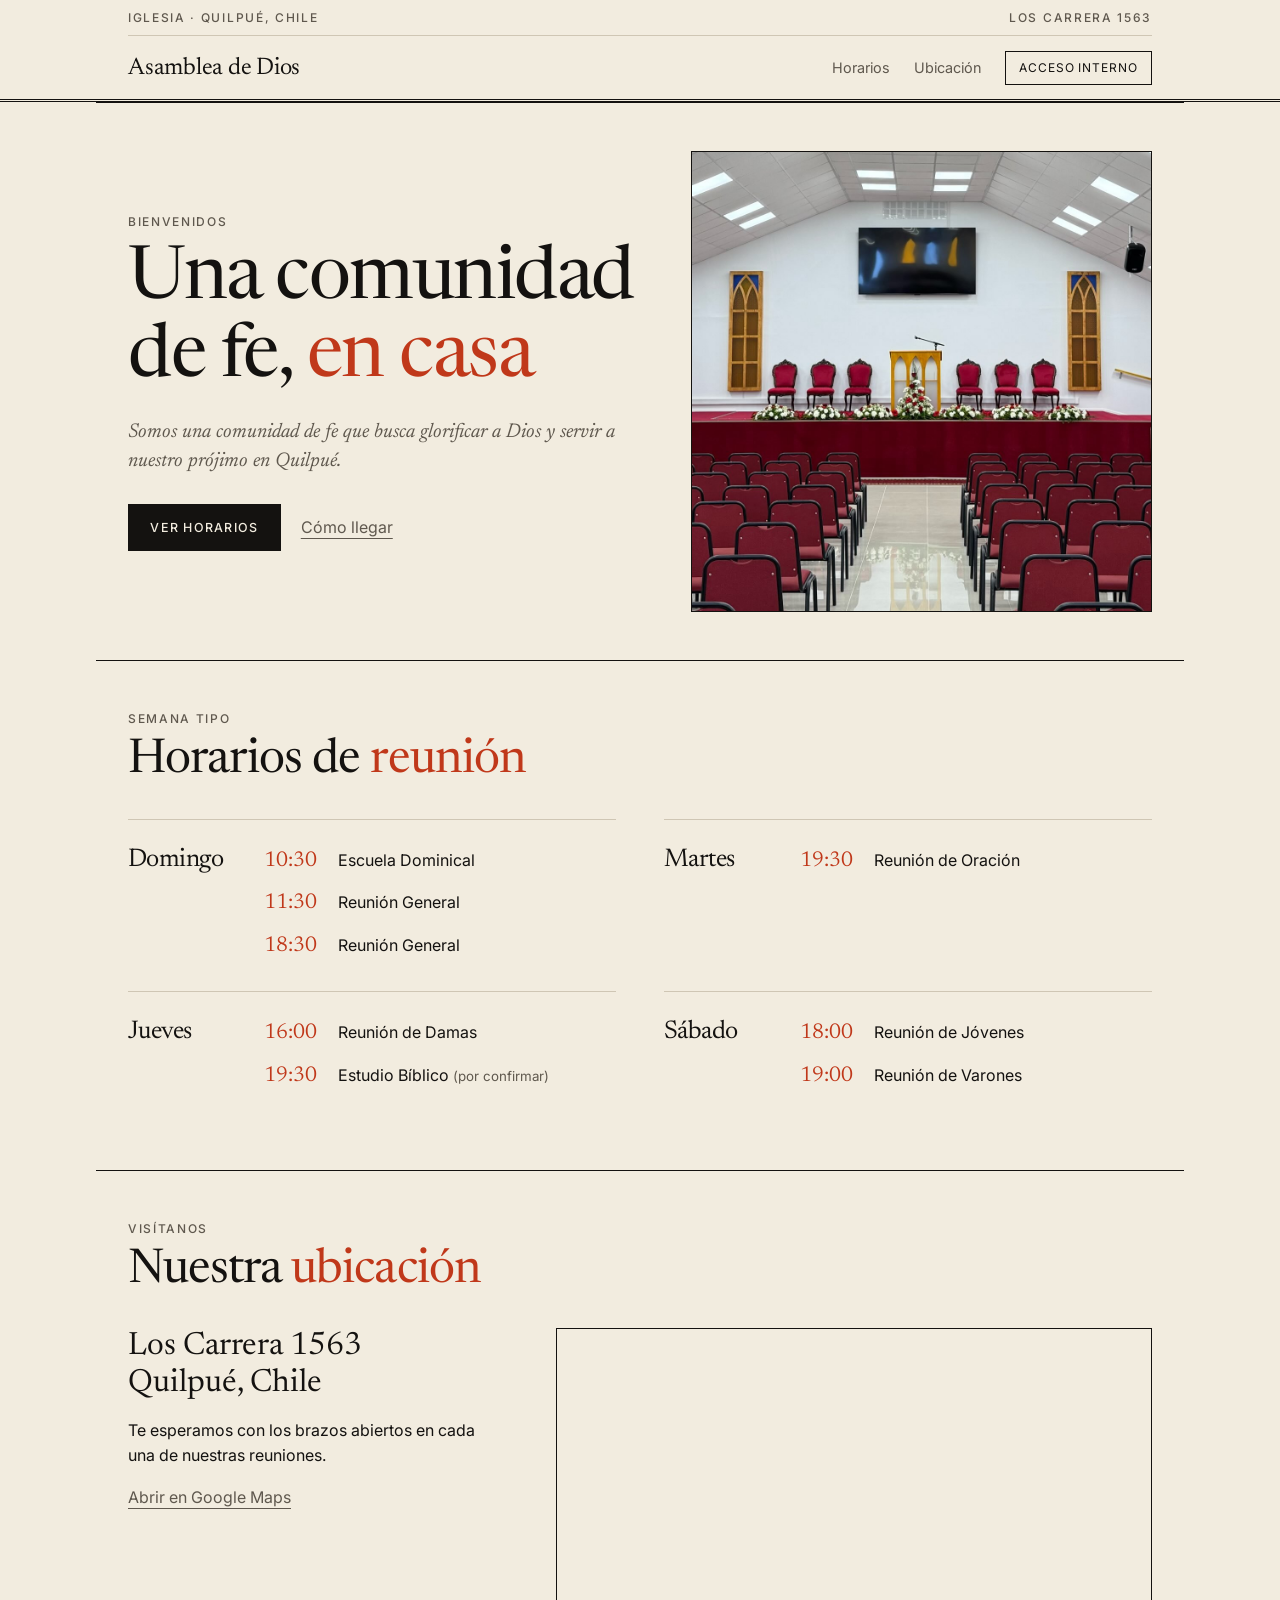
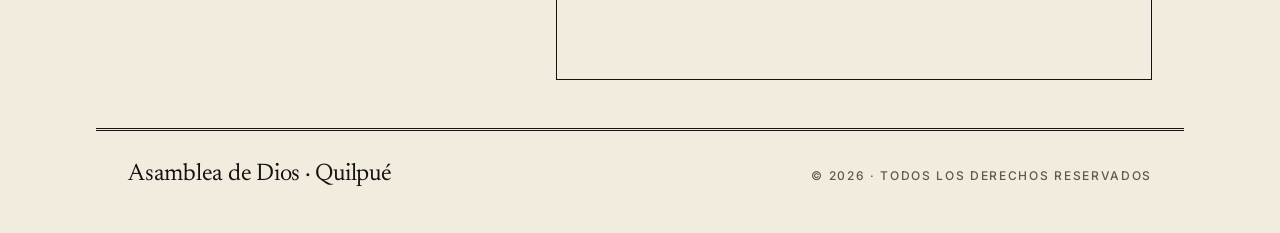
==== index.html @ 4454315b "Página pública de Asamblea de Dios Quilpué (horarios y ubicación) Acceso interno apunta temporalment" ====
<!DOCTYPE html>
<html lang="es">
<head>
  <meta charset="UTF-8">
  <meta name="viewport" content="width=device-width, initial-scale=1.0">
  <title>Asamblea de Dios Quilpué · Horarios y ubicación</title>
  <meta name="description" content="Iglesia Asamblea de Dios en Quilpué, Chile. Horarios de reuniones y cómo llegar: Los Carrera 1563.">
  <meta name="color-scheme" content="light dark">
  <meta property="og:title" content="Asamblea de Dios Quilpué">
  <meta property="og:description" content="Horarios de reuniones y ubicación. Los Carrera 1563, Quilpué.">
  <meta property="og:type" content="website">
  <meta property="og:image" content="templo.jpg">
  <link rel="icon" href="data:image/svg+xml,%3Csvg xmlns='http://www.w3.org/2000/svg' viewBox='0 0 32 32'%3E%3Crect width='32' height='32' fill='%23d63f1c'/%3E%3Cpath d='M14 5h4v7h7v4h-7v11h-4V16H7v-4h7z' fill='%23f2ecdf'/%3E%3C/svg%3E">
  <link rel="preconnect" href="https://fonts.googleapis.com">
  <link rel="preconnect" href="https://fonts.gstatic.com" crossorigin>
  <link href="https://fonts.googleapis.com/css2?family=Inter:wght@400;500;600&family=Newsreader:ital,opsz,wght@0,6..72,400;0,6..72,500;1,6..72,400&display=swap" rel="stylesheet">
  <link rel="stylesheet" href="styles.css">
</head>
<body>

  <header class="masthead">
    <div class="wrap">
      <div class="masthead-top">
        <span class="eyebrow">Iglesia · Quilpué, Chile</span>
        <span class="eyebrow">Los Carrera 1563</span>
      </div>
      <div class="masthead-bar">
        <a class="brand" href="#inicio">Asamblea de Dios</a>
        <nav aria-label="Principal">
          <a href="#horarios">Horarios</a>
          <a href="#ubicacion">Ubicación</a>
          <a class="internal" href="https://adquilpue.jetro.cl">Acceso interno</a>
        </nav>
      </div>
    </div>
  </header>

  <main>
    <section id="inicio" class="hero wrap">
      <div class="hero-text">
        <p class="eyebrow">Bienvenidos</p>
        <h1>Una comunidad de fe, <em>en casa</em></h1>
        <p class="lede">Somos una comunidad de fe que busca glorificar a Dios y servir a nuestro prójimo en Quilpué.</p>
        <p class="hero-links">
          <a class="btn" href="#horarios">Ver horarios</a>
          <a class="link" href="#ubicacion">Cómo llegar</a>
        </p>
      </div>
      <figure class="hero-photo">
        <img src="templo.jpg" width="1080" height="1080" alt="Interior del templo: escenario con sillas rojas y flores blancas, y filas de asientos frente al púlpito">
      </figure>
    </section>

    <section id="horarios" class="wrap">
      <header class="section-head">
        <p class="eyebrow">Semana tipo</p>
        <h2>Horarios de <em>reunión</em></h2>
      </header>

      <div class="schedule">
        <article class="day">
          <h3>Domingo</h3>
          <ul>
            <li><span class="time">10:30</span><span>Escuela Dominical</span></li>
            <li><span class="time">11:30</span><span>Reunión General</span></li>
            <li><span class="time">18:30</span><span>Reunión General</span></li>
          </ul>
        </article>
        <article class="day">
          <h3>Martes</h3>
          <ul>
            <li><span class="time">19:30</span><span>Reunión de Oración</span></li>
          </ul>
        </article>
        <article class="day">
          <h3>Jueves</h3>
          <ul>
            <li><span class="time">16:00</span><span>Reunión de Damas</span></li>
            <li><span class="time">19:30</span><span>Estudio Bíblico <small>(por confirmar)</small></span></li>
          </ul>
        </article>
        <article class="day">
          <h3>Sábado</h3>
          <ul>
            <li><span class="time">18:00</span><span>Reunión de Jóvenes</span></li>
            <li><span class="time">19:00</span><span>Reunión de Varones</span></li>
          </ul>
        </article>
      </div>
    </section>

    <section id="ubicacion" class="wrap">
      <header class="section-head">
        <p class="eyebrow">Visítanos</p>
        <h2>Nuestra <em>ubicación</em></h2>
      </header>

      <div class="location">
        <div class="location-info">
          <p class="address">Los Carrera 1563<br>Quilpué, Chile</p>
          <p>Te esperamos con los brazos abiertos en cada una de nuestras reuniones.</p>
          <p><a class="link" href="https://www.google.com/maps/search/?api=1&amp;query=Los+Carrera+1563+Quilpu%C3%A9+Chile" target="_blank" rel="noopener">Abrir en Google Maps</a></p>
        </div>
        <div class="map">
          <iframe title="Mapa: Los Carrera 1563, Quilpué" src="https://www.google.com/maps?q=Los+Carrera+1563,+Quilpu%C3%A9,+Chile&amp;output=embed" loading="lazy" referrerpolicy="no-referrer-when-downgrade" allowfullscreen></iframe>
        </div>
      </div>
    </section>
  </main>

  <footer class="wrap">
    <div class="footer-inner">
      <span class="brand">Asamblea de Dios · Quilpué</span>
      <span class="eyebrow">&copy; 2026 · Todos los derechos reservados</span>
    </div>
  </footer>

</body>
</html>
---- styles.css ----
/* Diseño editorial «Programa de culto», el mismo del sistema interno.
   Papel cálido, tinta, líneas finas y un solo acento (bermellón). Claro y oscuro automático. */
:root {
  --paper: #f2ecdf;
  --ink: #141210;
  --soft: #5f584e;
  --hair: #cfc6b4;
  --hot: #c0381a;
  --on-ink: #f2ecdf;
  --serif: 'Newsreader', Georgia, serif;
  --sans: 'Inter', system-ui, -apple-system, sans-serif;
  color-scheme: light;
}

@media (prefers-color-scheme: dark) {
  :root {
    --paper: #141210;
    --ink: #eee7d8;
    --soft: #9c9485;
    --hair: #332f29;
    --hot: #ff6a45;
    --on-ink: #141210;
    color-scheme: dark;
  }
}

* { box-sizing: border-box; margin: 0; padding: 0; }
html { scroll-behavior: smooth; scroll-padding-top: 5rem; }

body {
  font-family: var(--sans);
  background: var(--paper);
  color: var(--ink);
  line-height: 1.6;
  -webkit-font-smoothing: antialiased;
}

::selection { background: color-mix(in srgb, var(--hot) 30%, transparent); }
:focus-visible { outline: 2px solid var(--hot); outline-offset: 3px; }

.wrap { width: 100%; max-width: 68rem; margin: 0 auto; padding-left: 1rem; padding-right: 1rem; }
@media (min-width: 700px) { .wrap { padding-left: 2rem; padding-right: 2rem; } }

h1, h2, h3 { font-family: var(--serif); font-weight: 400; letter-spacing: -0.02em; line-height: 1.05; }
em { font-style: normal; color: var(--hot); }
a { color: inherit; }

.eyebrow {
  font-size: 0.75rem; font-weight: 500; text-transform: uppercase;
  letter-spacing: 0.14em; color: var(--soft);
}
.lede { font-family: var(--serif); font-style: italic; font-size: 1.25rem; color: var(--soft); line-height: 1.45; }

/* Cabecera */
.masthead {
  position: sticky; top: 0; z-index: 10;
  background: var(--paper);
  border-bottom: 3px double var(--ink);
}
.masthead-top { display: none; justify-content: space-between; padding: 0.5rem 0; border-bottom: 1px solid var(--hair); }
@media (min-width: 700px) { .masthead-top { display: flex; } }
.masthead-bar { display: flex; flex-wrap: wrap; justify-content: space-between; align-items: center; gap: 0.5rem 1.5rem; padding: 0.75rem 0; }
.brand { font-family: var(--serif); font-size: 1.5rem; text-decoration: none; letter-spacing: -0.01em; }
nav { display: flex; flex-wrap: wrap; align-items: center; gap: 0.25rem 1.5rem; font-size: 0.9rem; }
nav a { text-decoration: none; color: var(--soft); padding: 0.5rem 0; }
nav a:hover { color: var(--ink); text-decoration: underline; text-decoration-color: var(--hot); text-decoration-thickness: 2px; text-underline-offset: 6px; }
nav a.internal { color: var(--ink); border: 1px solid var(--ink); padding: 0.4rem 0.8rem; font-size: 0.75rem; text-transform: uppercase; letter-spacing: 0.08em; }
nav a.internal:hover { background: var(--ink); color: var(--on-ink); text-decoration: none; }

/* Portada */
.hero { display: grid; gap: 2rem; padding-top: 2.5rem; padding-bottom: 3rem; align-items: center; }
@media (min-width: 860px) { .hero { grid-template-columns: 1.1fr 1fr; gap: 3.5rem; padding-top: 4rem; padding-bottom: 5rem; } }
.hero h1 { font-size: clamp(2.6rem, 7vw, 4.6rem); margin: 0.75rem 0 1.25rem; }
.hero-links { display: flex; flex-wrap: wrap; align-items: center; gap: 1.25rem; margin-top: 1.75rem; }
.hero-photo { border: 1px solid var(--ink); }
.hero-photo img { display: block; width: 100%; height: auto; aspect-ratio: 1; object-fit: cover; }

.btn {
  display: inline-block; text-decoration: none; background: var(--ink); color: var(--on-ink);
  padding: 0.85rem 1.4rem; font-size: 0.78rem; font-weight: 500; text-transform: uppercase; letter-spacing: 0.1em;
}
.btn:hover { opacity: 0.85; }
.link { color: var(--soft); text-decoration: underline; text-underline-offset: 5px; }
.link:hover { color: var(--ink); }

/* Secciones */
section.wrap { padding-top: 3rem; padding-bottom: 3rem; border-top: 1px solid var(--ink); }
.section-head { margin-bottom: 2rem; }
.section-head h2 { font-size: clamp(2rem, 5vw, 3rem); margin-top: 0.5rem; }

/* Horarios: lista tipo programa, sin tarjetas */
.schedule { display: grid; gap: 0; }
@media (min-width: 760px) { .schedule { grid-template-columns: 1fr 1fr; column-gap: 3rem; } }
.day { border-top: 1px solid var(--hair); padding: 1.25rem 0 1.5rem; display: grid; grid-template-columns: 7.5rem 1fr; gap: 1rem; align-items: baseline; }
.day h3 { font-size: 1.6rem; }
.day ul { list-style: none; }
.day li { display: flex; gap: 1rem; align-items: baseline; padding: 0.25rem 0; }
.time { font-family: var(--serif); font-size: 1.35rem; color: var(--hot); min-width: 3.6rem; font-variant-numeric: lining-nums tabular-nums; }
.day small { color: var(--soft); }
@media (max-width: 420px) { .day { grid-template-columns: 1fr; gap: 0.25rem; } }

/* Ubicación */
.location { display: grid; gap: 2rem; align-items: start; }
@media (min-width: 860px) { .location { grid-template-columns: 1fr 1.6fr; gap: 3.5rem; } }
.address { font-family: var(--serif); font-size: 2rem; line-height: 1.15; margin-bottom: 1rem; }
.location-info p { margin-bottom: 1rem; }
.map { border: 1px solid var(--ink); height: 22rem; }
.map iframe { width: 100%; height: 100%; border: 0; display: block; }
@media (prefers-color-scheme: dark) { .map iframe { filter: invert(0.92) hue-rotate(180deg) grayscale(0.4); } }

/* Pie */
footer.wrap { border-top: 3px double var(--ink); padding-top: 1.5rem; padding-bottom: 2.5rem; }
.footer-inner { display: flex; flex-wrap: wrap; justify-content: space-between; gap: 0.5rem 1.5rem; align-items: baseline; }

@media (prefers-reduced-motion: reduce) { html { scroll-behavior: auto; } }
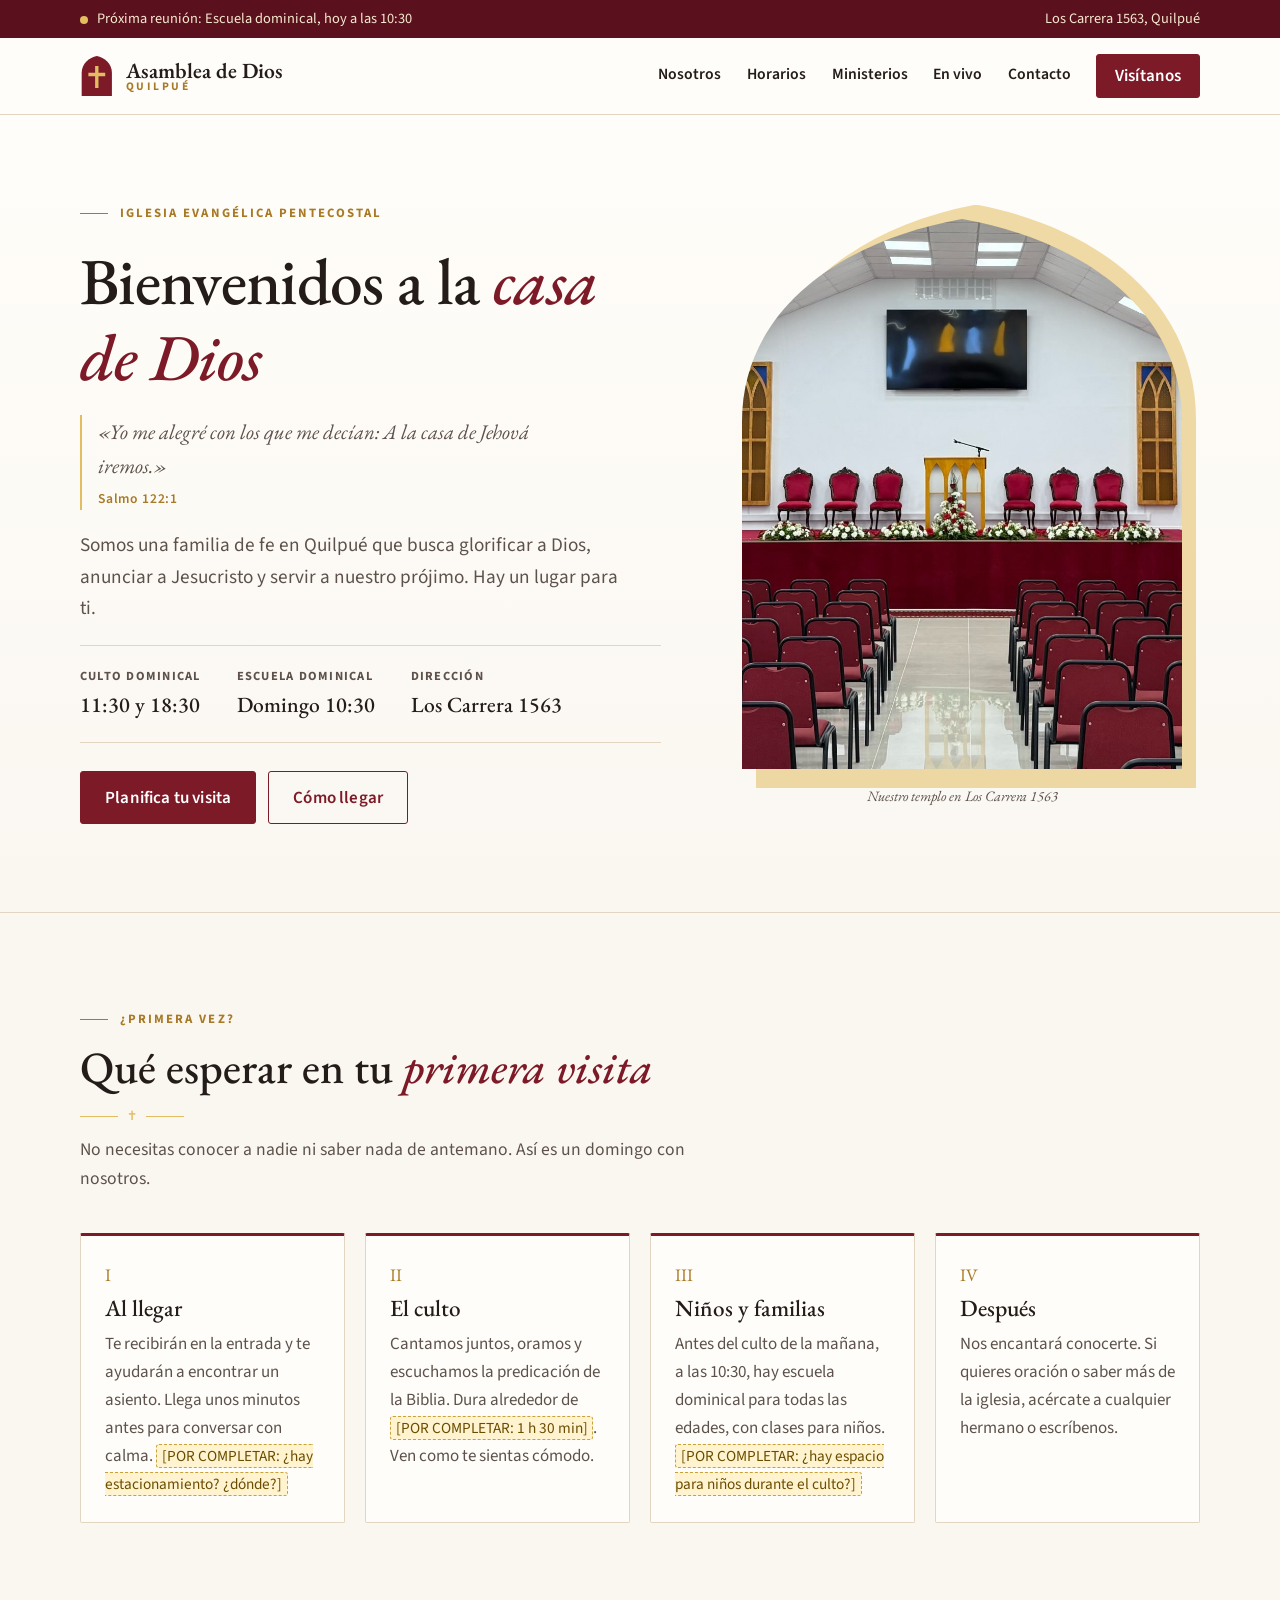
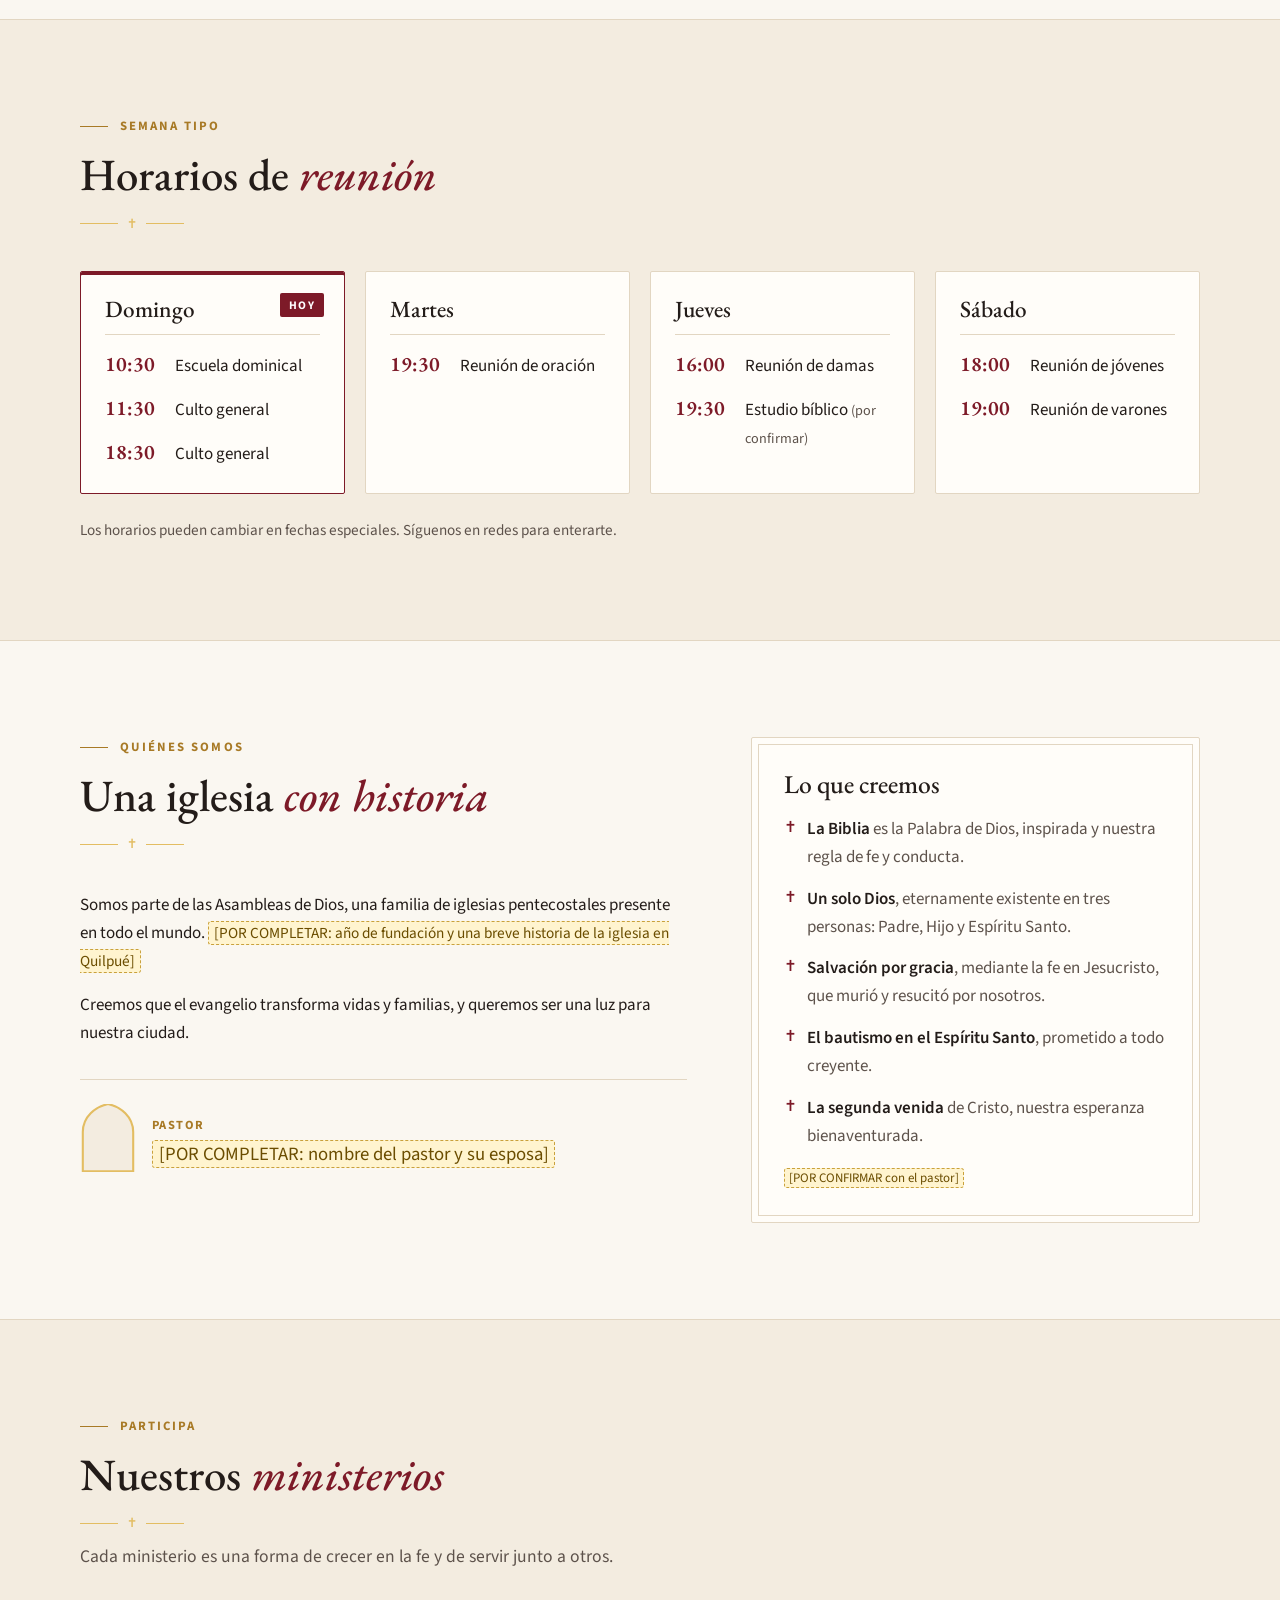
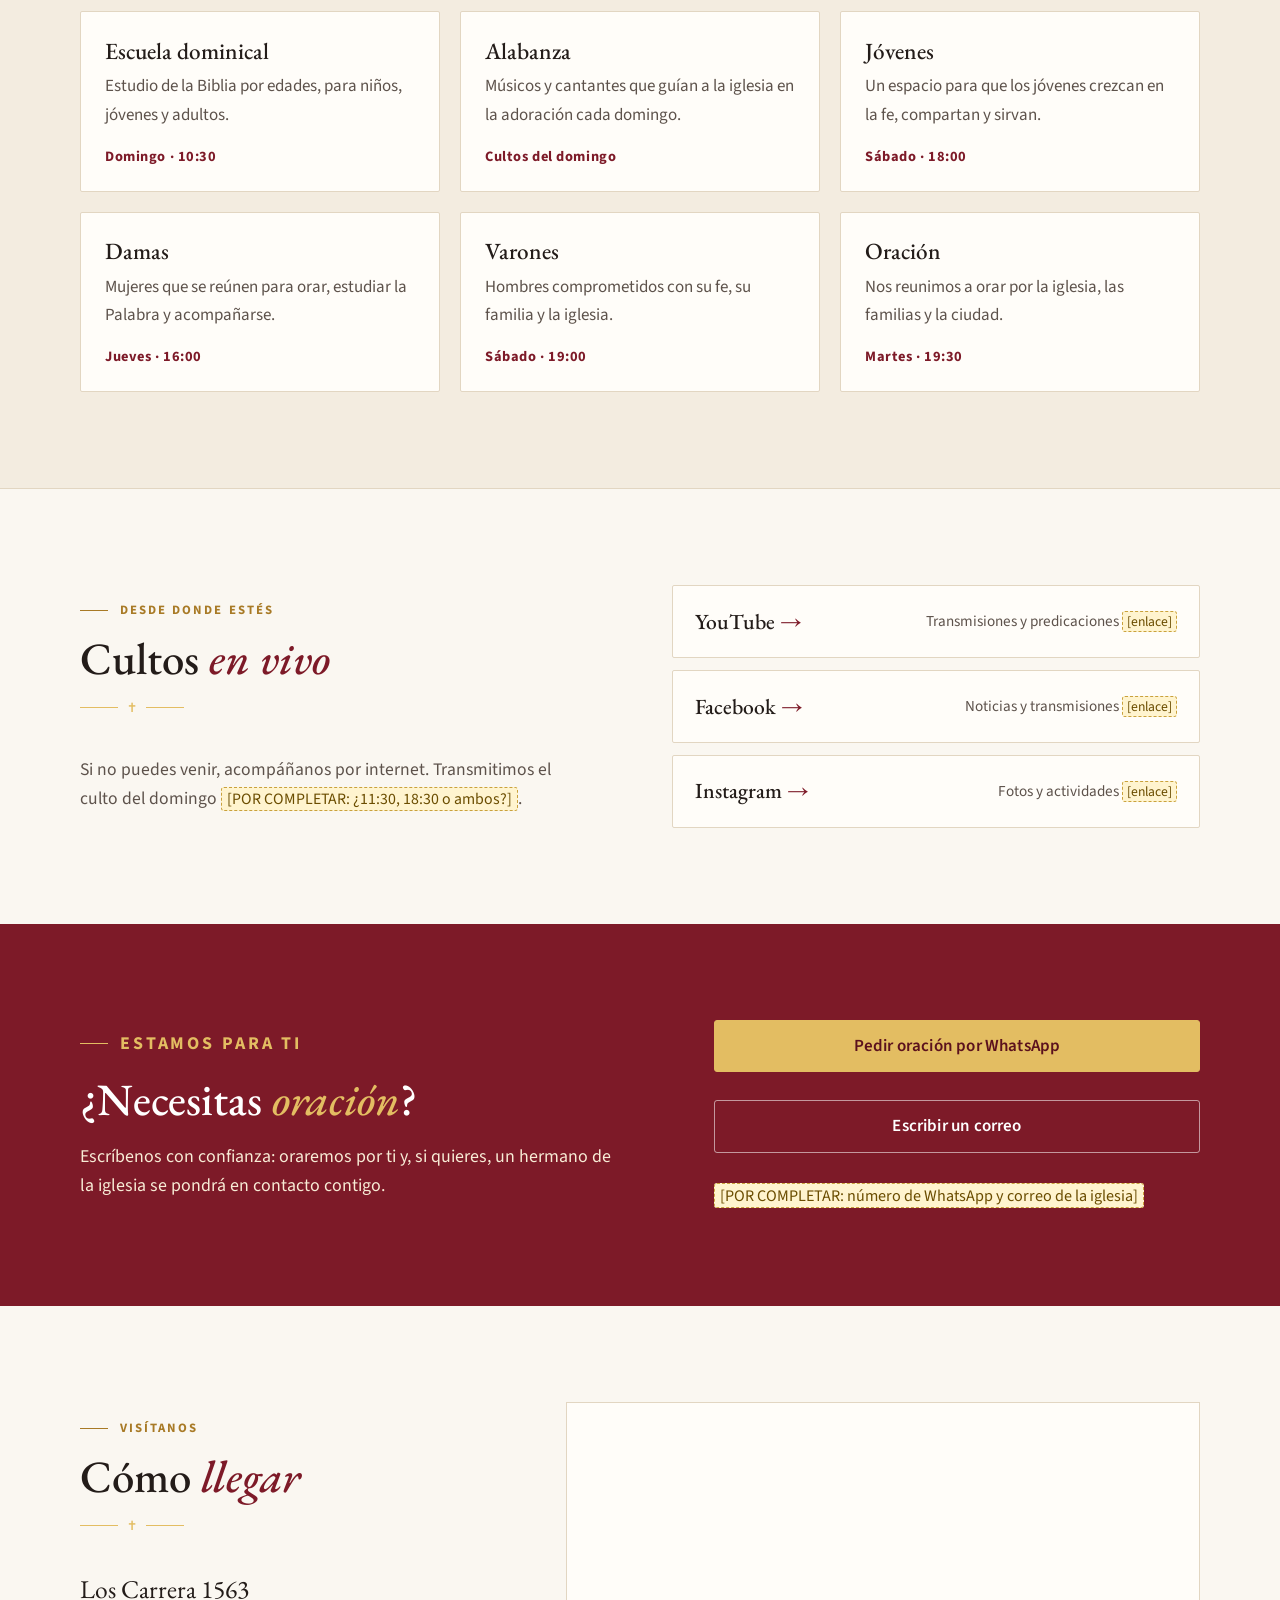
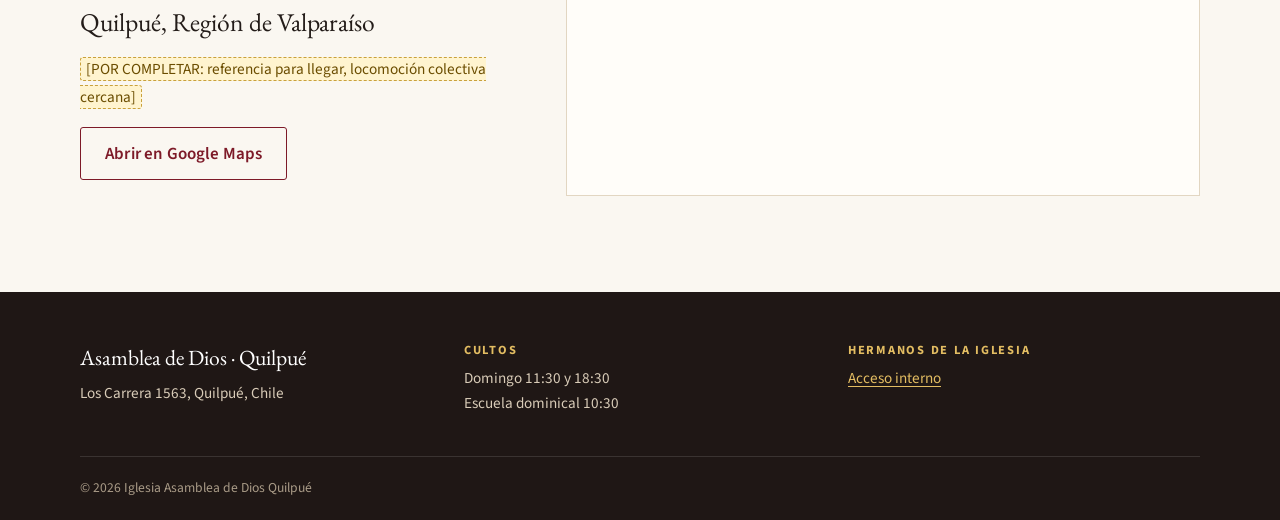
==== commit c467113a: "Nuevo diseño tradicional (rama dev): paleta del templo, primera visita, nosotros, ministerios, en vi" ====
--- a/index.html
+++ b/index.html
@@ -3,103 +3,289 @@
 <head>
   <meta charset="UTF-8">
   <meta name="viewport" content="width=device-width, initial-scale=1.0">
-  <title>Asamblea de Dios Quilpué · Horarios y ubicación</title>
-  <meta name="description" content="Iglesia Asamblea de Dios en Quilpué, Chile. Horarios de reuniones y cómo llegar: Los Carrera 1563.">
-  <meta name="color-scheme" content="light dark">
+  <title>Asamblea de Dios Quilpué · Bienvenidos</title>
+  <meta name="description" content="Iglesia Asamblea de Dios en Quilpué, Chile. Reuniones los domingos 11:30 y 18:30 en Los Carrera 1563. Horarios, ministerios, transmisiones y contacto.">
+  <meta name="color-scheme" content="light">
+  <meta name="theme-color" content="#7d1a28">
   <meta property="og:title" content="Asamblea de Dios Quilpué">
-  <meta property="og:description" content="Horarios de reuniones y ubicación. Los Carrera 1563, Quilpué.">
+  <meta property="og:description" content="Te esperamos los domingos 11:30 y 18:30. Los Carrera 1563, Quilpué.">
   <meta property="og:type" content="website">
-  <meta property="og:image" content="templo.jpg">
-  <link rel="icon" href="data:image/svg+xml,%3Csvg xmlns='http://www.w3.org/2000/svg' viewBox='0 0 32 32'%3E%3Crect width='32' height='32' fill='%23d63f1c'/%3E%3Cpath d='M14 5h4v7h7v4h-7v11h-4V16H7v-4h7z' fill='%23f2ecdf'/%3E%3C/svg%3E">
+  <meta property="og:url" content="https://adquilpue.cl/">
+  <meta property="og:image" content="https://adquilpue.cl/templo.jpg">
+  <link rel="icon" href="data:image/svg+xml,%3Csvg xmlns='http://www.w3.org/2000/svg' viewBox='0 0 32 32'%3E%3Crect width='32' height='32' rx='6' fill='%237d1a28'/%3E%3Cpath d='M14 5h4v7h7v4h-7v11h-4V16H7v-4h7z' fill='%23e9c46a'/%3E%3C/svg%3E">
   <link rel="preconnect" href="https://fonts.googleapis.com">
   <link rel="preconnect" href="https://fonts.gstatic.com" crossorigin>
-  <link href="https://fonts.googleapis.com/css2?family=Inter:wght@400;500;600&family=Newsreader:ital,opsz,wght@0,6..72,400;0,6..72,500;1,6..72,400&display=swap" rel="stylesheet">
+  <link href="https://fonts.googleapis.com/css2?family=EB+Garamond:ital,wght@0,400;0,500;0,600;1,400&family=Source+Sans+3:wght@400;600;700&display=swap" rel="stylesheet">
   <link rel="stylesheet" href="styles.css">
+  <script src="app.js" defer></script>
 </head>
 <body>
-
-  <header class="masthead">
-    <div class="wrap">
-      <div class="masthead-top">
-        <span class="eyebrow">Iglesia · Quilpué, Chile</span>
-        <span class="eyebrow">Los Carrera 1563</span>
-      </div>
-      <div class="masthead-bar">
-        <a class="brand" href="#inicio">Asamblea de Dios</a>
-        <nav aria-label="Principal">
-          <a href="#horarios">Horarios</a>
-          <a href="#ubicacion">Ubicación</a>
-          <a class="internal" href="https://adquilpue.jetro.cl">Acceso interno</a>
-        </nav>
-      </div>
+  <a class="skip" href="#contenido">Saltar al contenido</a>
+
+  <!-- Franja superior: lo primero que busca quien nos visita -->
+  <div class="topbar">
+    <div class="wrap topbar-inner">
+      <p><span class="dot" aria-hidden="true"></span> <span id="proxima">Domingos 11:30 y 18:30</span></p>
+      <p class="topbar-address">Los Carrera 1563, Quilpué</p>
+    </div>
+  </div>
+
+  <header class="site-header">
+    <div class="wrap header-inner">
+      <a class="brand" href="#inicio" aria-label="Asamblea de Dios Quilpué, inicio">
+        <svg class="brand-mark" viewBox="0 0 40 48" aria-hidden="true">
+          <path d="M2 48V20C2 9 11 2 20 0c9 2 18 9 18 20v28z" />
+          <path class="cross" d="M18 12h4v8h8v4h-8v14h-4V24h-8v-4h8z" />
+        </svg>
+        <span class="brand-text">
+          <span class="brand-name">Asamblea de Dios</span>
+          <span class="brand-place">Quilpué</span>
+        </span>
+      </a>
+
+      <button class="menu-toggle" type="button" aria-expanded="false" aria-controls="menu">
+        <span class="menu-bars" aria-hidden="true"></span><span class="menu-label">Menú</span>
+      </button>
+
+      <nav id="menu" class="nav" aria-label="Principal">
+        <a href="#nosotros">Nosotros</a>
+        <a href="#horarios">Horarios</a>
+        <a href="#ministerios">Ministerios</a>
+        <a href="#en-vivo">En vivo</a>
+        <a href="#contacto">Contacto</a>
+        <a class="btn btn-small" href="#visitanos">Visítanos</a>
+      </nav>
     </div>
   </header>
 
-  <main>
-    <section id="inicio" class="hero wrap">
-      <div class="hero-text">
-        <p class="eyebrow">Bienvenidos</p>
-        <h1>Una comunidad de fe, <em>en casa</em></h1>
-        <p class="lede">Somos una comunidad de fe que busca glorificar a Dios y servir a nuestro prójimo en Quilpué.</p>
-        <p class="hero-links">
-          <a class="btn" href="#horarios">Ver horarios</a>
-          <a class="link" href="#ubicacion">Cómo llegar</a>
-        </p>
-      </div>
-      <figure class="hero-photo">
-        <img src="templo.jpg" width="1080" height="1080" alt="Interior del templo: escenario con sillas rojas y flores blancas, y filas de asientos frente al púlpito">
-      </figure>
-    </section>
-
-    <section id="horarios" class="wrap">
-      <header class="section-head">
-        <p class="eyebrow">Semana tipo</p>
-        <h2>Horarios de <em>reunión</em></h2>
-      </header>
-
-      <div class="schedule">
-        <article class="day">
-          <h3>Domingo</h3>
+  <main id="contenido">
+    <!-- Portada -->
+    <section id="inicio" class="hero">
+      <div class="wrap hero-inner">
+        <div class="hero-text">
+          <p class="kicker">Iglesia evangélica pentecostal</p>
+          <h1>Bienvenidos a la <em>casa de Dios</em></h1>
+          <p class="verse">«Yo me alegré con los que me decían: A la casa de Jehová iremos.» <cite>Salmo 122:1</cite></p>
+          <p class="lede">Somos una familia de fe en Quilpué que busca glorificar a Dios, anunciar a Jesucristo y servir a nuestro prójimo. Hay un lugar para ti.</p>
+
+          <dl class="hero-facts">
+            <div><dt>Culto dominical</dt><dd>11:30 y 18:30</dd></div>
+            <div><dt>Escuela dominical</dt><dd>Domingo 10:30</dd></div>
+            <div><dt>Dirección</dt><dd>Los Carrera 1563</dd></div>
+          </dl>
+
+          <p class="actions">
+            <a class="btn" href="#visitanos">Planifica tu visita</a>
+            <a class="btn btn-ghost" href="https://www.google.com/maps/search/?api=1&amp;query=Los+Carrera+1563+Quilpu%C3%A9+Chile" target="_blank" rel="noopener">Cómo llegar</a>
+          </p>
+        </div>
+
+        <figure class="hero-photo">
+          <div class="arch">
+            <img src="templo.jpg" width="1080" height="1080" alt="Interior del templo: púlpito de madera con arcos, sillas de respaldo rojo en el altar, arreglos de flores blancas y rojas, y filas de asientos frente al escenario">
+          </div>
+          <figcaption>Nuestro templo en Los Carrera 1563</figcaption>
+        </figure>
+      </div>
+    </section>
+
+    <!-- Primera visita -->
+    <section id="visitanos" class="section">
+      <div class="wrap">
+        <header class="section-head">
+          <p class="kicker">¿Primera vez?</p>
+          <h2>Qué esperar en tu <em>primera visita</em></h2>
+          <p class="section-lede">No necesitas conocer a nadie ni saber nada de antemano. Así es un domingo con nosotros.</p>
+        </header>
+
+        <ol class="steps">
+          <li>
+            <h3>Al llegar</h3>
+            <p>Te recibirán en la entrada y te ayudarán a encontrar un asiento. Llega unos minutos antes para conversar con calma. <mark class="tbd">[POR COMPLETAR: ¿hay estacionamiento? ¿dónde?]</mark></p>
+          </li>
+          <li>
+            <h3>El culto</h3>
+            <p>Cantamos juntos, oramos y escuchamos la predicación de la Biblia. Dura alrededor de <mark class="tbd">[POR COMPLETAR: 1 h 30 min]</mark>. Ven como te sientas cómodo.</p>
+          </li>
+          <li>
+            <h3>Niños y familias</h3>
+            <p>Antes del culto de la mañana, a las 10:30, hay escuela dominical para todas las edades, con clases para niños. <mark class="tbd">[POR COMPLETAR: ¿hay espacio para niños durante el culto?]</mark></p>
+          </li>
+          <li>
+            <h3>Después</h3>
+            <p>Nos encantará conocerte. Si quieres oración o saber más de la iglesia, acércate a cualquier hermano o escríbenos.</p>
+          </li>
+        </ol>
+      </div>
+    </section>
+
+    <!-- Horarios -->
+    <section id="horarios" class="section section-tint">
+      <div class="wrap">
+        <header class="section-head">
+          <p class="kicker">Semana tipo</p>
+          <h2>Horarios de <em>reunión</em></h2>
+        </header>
+
+        <div class="schedule">
+          <article class="day" data-day="0">
+            <h3>Domingo</h3>
+            <ul>
+              <li><span class="time">10:30</span><span>Escuela dominical</span></li>
+              <li><span class="time">11:30</span><span>Culto general</span></li>
+              <li><span class="time">18:30</span><span>Culto general</span></li>
+            </ul>
+          </article>
+          <article class="day" data-day="2">
+            <h3>Martes</h3>
+            <ul>
+              <li><span class="time">19:30</span><span>Reunión de oración</span></li>
+            </ul>
+          </article>
+          <article class="day" data-day="4">
+            <h3>Jueves</h3>
+            <ul>
+              <li><span class="time">16:00</span><span>Reunión de damas</span></li>
+              <li><span class="time">19:30</span><span>Estudio bíblico <small>(por confirmar)</small></span></li>
+            </ul>
+          </article>
+          <article class="day" data-day="6">
+            <h3>Sábado</h3>
+            <ul>
+              <li><span class="time">18:00</span><span>Reunión de jóvenes</span></li>
+              <li><span class="time">19:00</span><span>Reunión de varones</span></li>
+            </ul>
+          </article>
+        </div>
+        <p class="note">Los horarios pueden cambiar en fechas especiales. Síguenos en redes para enterarte.</p>
+      </div>
+    </section>
+
+    <!-- Nosotros -->
+    <section id="nosotros" class="section">
+      <div class="wrap about">
+        <div class="about-text">
+          <header class="section-head">
+            <p class="kicker">Quiénes somos</p>
+            <h2>Una iglesia <em>con historia</em></h2>
+          </header>
+          <p>Somos parte de las Asambleas de Dios, una familia de iglesias pentecostales presente en todo el mundo. <mark class="tbd">[POR COMPLETAR: año de fundación y una breve historia de la iglesia en Quilpué]</mark></p>
+          <p>Creemos que el evangelio transforma vidas y familias, y queremos ser una luz para nuestra ciudad.</p>
+
+          <div class="pastor">
+            <div class="pastor-photo" aria-hidden="true">
+              <svg viewBox="0 0 40 48"><path d="M2 48V20C2 9 11 2 20 0c9 2 18 9 18 20v28z"/></svg>
+            </div>
+            <div>
+              <p class="pastor-role">Pastor</p>
+              <p class="pastor-name"><mark class="tbd">[POR COMPLETAR: nombre del pastor y su esposa]</mark></p>
+            </div>
+          </div>
+        </div>
+
+        <aside class="beliefs" aria-labelledby="creencias">
+          <h3 id="creencias">Lo que creemos</h3>
           <ul>
-            <li><span class="time">10:30</span><span>Escuela Dominical</span></li>
-            <li><span class="time">11:30</span><span>Reunión General</span></li>
-            <li><span class="time">18:30</span><span>Reunión General</span></li>
+            <li><strong>La Biblia</strong> es la Palabra de Dios, inspirada y nuestra regla de fe y conducta.</li>
+            <li><strong>Un solo Dios</strong>, eternamente existente en tres personas: Padre, Hijo y Espíritu Santo.</li>
+            <li><strong>Salvación por gracia</strong>, mediante la fe en Jesucristo, que murió y resucitó por nosotros.</li>
+            <li><strong>El bautismo en el Espíritu Santo</strong>, prometido a todo creyente.</li>
+            <li><strong>La segunda venida</strong> de Cristo, nuestra esperanza bienaventurada.</li>
           </ul>
-        </article>
-        <article class="day">
-          <h3>Martes</h3>
-          <ul>
-            <li><span class="time">19:30</span><span>Reunión de Oración</span></li>
-          </ul>
-        </article>
-        <article class="day">
-          <h3>Jueves</h3>
-          <ul>
-            <li><span class="time">16:00</span><span>Reunión de Damas</span></li>
-            <li><span class="time">19:30</span><span>Estudio Bíblico <small>(por confirmar)</small></span></li>
-          </ul>
-        </article>
-        <article class="day">
-          <h3>Sábado</h3>
-          <ul>
-            <li><span class="time">18:00</span><span>Reunión de Jóvenes</span></li>
-            <li><span class="time">19:00</span><span>Reunión de Varones</span></li>
-          </ul>
-        </article>
-      </div>
-    </section>
-
-    <section id="ubicacion" class="wrap">
-      <header class="section-head">
-        <p class="eyebrow">Visítanos</p>
-        <h2>Nuestra <em>ubicación</em></h2>
-      </header>
-
-      <div class="location">
+          <p class="beliefs-note"><mark class="tbd">[POR CONFIRMAR con el pastor]</mark></p>
+        </aside>
+      </div>
+    </section>
+
+    <!-- Ministerios -->
+    <section id="ministerios" class="section section-tint">
+      <div class="wrap">
+        <header class="section-head">
+          <p class="kicker">Participa</p>
+          <h2>Nuestros <em>ministerios</em></h2>
+          <p class="section-lede">Cada ministerio es una forma de crecer en la fe y de servir junto a otros.</p>
+        </header>
+
+        <div class="ministries">
+          <article class="ministry">
+            <h3>Escuela dominical</h3>
+            <p>Estudio de la Biblia por edades, para niños, jóvenes y adultos.</p>
+            <p class="when">Domingo · 10:30</p>
+          </article>
+          <article class="ministry">
+            <h3>Alabanza</h3>
+            <p>Músicos y cantantes que guían a la iglesia en la adoración cada domingo.</p>
+            <p class="when">Cultos del domingo</p>
+          </article>
+          <article class="ministry">
+            <h3>Jóvenes</h3>
+            <p>Un espacio para que los jóvenes crezcan en la fe, compartan y sirvan.</p>
+            <p class="when">Sábado · 18:00</p>
+          </article>
+          <article class="ministry">
+            <h3>Damas</h3>
+            <p>Mujeres que se reúnen para orar, estudiar la Palabra y acompañarse.</p>
+            <p class="when">Jueves · 16:00</p>
+          </article>
+          <article class="ministry">
+            <h3>Varones</h3>
+            <p>Hombres comprometidos con su fe, su familia y la iglesia.</p>
+            <p class="when">Sábado · 19:00</p>
+          </article>
+          <article class="ministry">
+            <h3>Oración</h3>
+            <p>Nos reunimos a orar por la iglesia, las familias y la ciudad.</p>
+            <p class="when">Martes · 19:30</p>
+          </article>
+        </div>
+      </div>
+    </section>
+
+    <!-- En vivo y redes -->
+    <section id="en-vivo" class="section">
+      <div class="wrap live">
+        <div>
+          <header class="section-head">
+            <p class="kicker">Desde donde estés</p>
+            <h2>Cultos <em>en vivo</em></h2>
+          </header>
+          <p>Si no puedes venir, acompáñanos por internet. Transmitimos el culto del domingo <mark class="tbd">[POR COMPLETAR: ¿11:30, 18:30 o ambos?]</mark>.</p>
+        </div>
+        <ul class="socials">
+          <li><a class="social" href="#" data-tbd><span class="social-name">YouTube</span><span class="social-note">Transmisiones y predicaciones <mark class="tbd">[enlace]</mark></span></a></li>
+          <li><a class="social" href="#" data-tbd><span class="social-name">Facebook</span><span class="social-note">Noticias y transmisiones <mark class="tbd">[enlace]</mark></span></a></li>
+          <li><a class="social" href="#" data-tbd><span class="social-name">Instagram</span><span class="social-note">Fotos y actividades <mark class="tbd">[enlace]</mark></span></a></li>
+        </ul>
+      </div>
+    </section>
+
+    <!-- Contacto y oración -->
+    <section id="contacto" class="section section-wine">
+      <div class="wrap contact">
+        <div>
+          <p class="kicker">Estamos para ti</p>
+          <h2>¿Necesitas <em>oración</em>?</h2>
+          <p>Escríbenos con confianza: oraremos por ti y, si quieres, un hermano de la iglesia se pondrá en contacto contigo.</p>
+        </div>
+        <div class="contact-actions">
+          <a class="btn btn-gold" href="#" data-tbd>Pedir oración por WhatsApp</a>
+          <a class="btn btn-outline-light" href="#" data-tbd>Escribir un correo</a>
+          <p class="contact-note"><mark class="tbd">[POR COMPLETAR: número de WhatsApp y correo de la iglesia]</mark></p>
+        </div>
+      </div>
+    </section>
+
+    <!-- Ubicación -->
+    <section id="ubicacion" class="section">
+      <div class="wrap location">
         <div class="location-info">
-          <p class="address">Los Carrera 1563<br>Quilpué, Chile</p>
-          <p>Te esperamos con los brazos abiertos en cada una de nuestras reuniones.</p>
-          <p><a class="link" href="https://www.google.com/maps/search/?api=1&amp;query=Los+Carrera+1563+Quilpu%C3%A9+Chile" target="_blank" rel="noopener">Abrir en Google Maps</a></p>
+          <header class="section-head">
+            <p class="kicker">Visítanos</p>
+            <h2>Cómo <em>llegar</em></h2>
+          </header>
+          <address>Los Carrera 1563<br>Quilpué, Región de Valparaíso</address>
+          <p><mark class="tbd">[POR COMPLETAR: referencia para llegar, locomoción colectiva cercana]</mark></p>
+          <p><a class="btn btn-ghost" href="https://www.google.com/maps/search/?api=1&amp;query=Los+Carrera+1563+Quilpu%C3%A9+Chile" target="_blank" rel="noopener">Abrir en Google Maps</a></p>
         </div>
         <div class="map">
           <iframe title="Mapa: Los Carrera 1563, Quilpué" src="https://www.google.com/maps?q=Los+Carrera+1563,+Quilpu%C3%A9,+Chile&amp;output=embed" loading="lazy" referrerpolicy="no-referrer-when-downgrade" allowfullscreen></iframe>
@@ -108,12 +294,24 @@
     </section>
   </main>
 
-  <footer class="wrap">
-    <div class="footer-inner">
-      <span class="brand">Asamblea de Dios · Quilpué</span>
-      <span class="eyebrow">&copy; 2026 · Todos los derechos reservados</span>
+  <footer class="site-footer">
+    <div class="wrap footer-grid">
+      <div>
+        <p class="footer-brand">Asamblea de Dios · Quilpué</p>
+        <p>Los Carrera 1563, Quilpué, Chile</p>
+      </div>
+      <div>
+        <p class="footer-title">Cultos</p>
+        <p>Domingo 11:30 y 18:30<br>Escuela dominical 10:30</p>
+      </div>
+      <div>
+        <p class="footer-title">Hermanos de la iglesia</p>
+        <p><a href="https://adquilpue.jetro.cl">Acceso interno</a></p>
+      </div>
+    </div>
+    <div class="wrap footer-bottom">
+      <p>&copy; <span id="anio">2026</span> Iglesia Asamblea de Dios Quilpué</p>
     </div>
   </footer>
-
 </body>
 </html>
--- a/styles.css
+++ b/styles.css
@@ -1,115 +1,270 @@
-/* Diseño editorial «Programa de culto», el mismo del sistema interno.
-   Papel cálido, tinta, líneas finas y un solo acento (bermellón). Claro y oscuro automático. */
+/* Asamblea de Dios Quilpué — diseño tradicional y sobrio.
+   Paleta tomada del templo: bordó de las sillas y el altar, dorado de la madera del púlpito y los paneles,
+   marfil de los muros. Motivo: el arco ojival de los paneles y del púlpito. */
 :root {
-  --paper: #f2ecdf;
-  --ink: #141210;
-  --soft: #5f584e;
-  --hair: #cfc6b4;
-  --hot: #c0381a;
-  --on-ink: #f2ecdf;
-  --serif: 'Newsreader', Georgia, serif;
-  --sans: 'Inter', system-ui, -apple-system, sans-serif;
+  --ivory: #faf7f1;
+  --paper: #fffdf9;
+  --tint: #f3ece0;
+  --line: #e2d6c2;
+  --ink: #231c19;
+  --soft: #5d524b;
+  --wine: #7d1a28;
+  --wine-deep: #5b111d;
+  --gold: #a87a26;        /* dorado para texto sobre claro (contraste suficiente en tamaños grandes) */
+  --gold-light: #e3bd62;  /* dorado para fondos oscuros */
+  --serif: 'EB Garamond', Georgia, 'Times New Roman', serif;
+  --sans: 'Source Sans 3', system-ui, -apple-system, 'Segoe UI', sans-serif;
+  --arch: url("data:image/svg+xml,%3Csvg xmlns='http://www.w3.org/2000/svg' viewBox='0 0 100 125' preserveAspectRatio='none'%3E%3Cpath d='M0 125V46C0 21 22 5 50 0c28 5 50 21 50 46v79z'/%3E%3C/svg%3E");
   color-scheme: light;
 }
 
-@media (prefers-color-scheme: dark) {
-  :root {
-    --paper: #141210;
-    --ink: #eee7d8;
-    --soft: #9c9485;
-    --hair: #332f29;
-    --hot: #ff6a45;
-    --on-ink: #141210;
-    color-scheme: dark;
-  }
-}
-
 * { box-sizing: border-box; margin: 0; padding: 0; }
-html { scroll-behavior: smooth; scroll-padding-top: 5rem; }
+html { scroll-behavior: smooth; scroll-padding-top: 6rem; }
+@media (prefers-reduced-motion: reduce) { html { scroll-behavior: auto; } * { transition: none !important; } }
 
 body {
   font-family: var(--sans);
-  background: var(--paper);
+  font-size: 1.0625rem;
+  line-height: 1.65;
+  background: var(--ivory);
   color: var(--ink);
-  line-height: 1.6;
   -webkit-font-smoothing: antialiased;
 }
 
-::selection { background: color-mix(in srgb, var(--hot) 30%, transparent); }
-:focus-visible { outline: 2px solid var(--hot); outline-offset: 3px; }
-
-.wrap { width: 100%; max-width: 68rem; margin: 0 auto; padding-left: 1rem; padding-right: 1rem; }
-@media (min-width: 700px) { .wrap { padding-left: 2rem; padding-right: 2rem; } }
-
-h1, h2, h3 { font-family: var(--serif); font-weight: 400; letter-spacing: -0.02em; line-height: 1.05; }
-em { font-style: normal; color: var(--hot); }
-a { color: inherit; }
-
-.eyebrow {
-  font-size: 0.75rem; font-weight: 500; text-transform: uppercase;
-  letter-spacing: 0.14em; color: var(--soft);
-}
-.lede { font-family: var(--serif); font-style: italic; font-size: 1.25rem; color: var(--soft); line-height: 1.45; }
-
-/* Cabecera */
-.masthead {
-  position: sticky; top: 0; z-index: 10;
-  background: var(--paper);
-  border-bottom: 3px double var(--ink);
-}
-.masthead-top { display: none; justify-content: space-between; padding: 0.5rem 0; border-bottom: 1px solid var(--hair); }
-@media (min-width: 700px) { .masthead-top { display: flex; } }
-.masthead-bar { display: flex; flex-wrap: wrap; justify-content: space-between; align-items: center; gap: 0.5rem 1.5rem; padding: 0.75rem 0; }
-.brand { font-family: var(--serif); font-size: 1.5rem; text-decoration: none; letter-spacing: -0.01em; }
-nav { display: flex; flex-wrap: wrap; align-items: center; gap: 0.25rem 1.5rem; font-size: 0.9rem; }
-nav a { text-decoration: none; color: var(--soft); padding: 0.5rem 0; }
-nav a:hover { color: var(--ink); text-decoration: underline; text-decoration-color: var(--hot); text-decoration-thickness: 2px; text-underline-offset: 6px; }
-nav a.internal { color: var(--ink); border: 1px solid var(--ink); padding: 0.4rem 0.8rem; font-size: 0.75rem; text-transform: uppercase; letter-spacing: 0.08em; }
-nav a.internal:hover { background: var(--ink); color: var(--on-ink); text-decoration: none; }
-
-/* Portada */
-.hero { display: grid; gap: 2rem; padding-top: 2.5rem; padding-bottom: 3rem; align-items: center; }
-@media (min-width: 860px) { .hero { grid-template-columns: 1.1fr 1fr; gap: 3.5rem; padding-top: 4rem; padding-bottom: 5rem; } }
-.hero h1 { font-size: clamp(2.6rem, 7vw, 4.6rem); margin: 0.75rem 0 1.25rem; }
-.hero-links { display: flex; flex-wrap: wrap; align-items: center; gap: 1.25rem; margin-top: 1.75rem; }
-.hero-photo { border: 1px solid var(--ink); }
-.hero-photo img { display: block; width: 100%; height: auto; aspect-ratio: 1; object-fit: cover; }
-
+img { display: block; max-width: 100%; height: auto; }
+a { color: var(--wine); text-underline-offset: 3px; }
+a:hover { color: var(--wine-deep); }
+:focus-visible { outline: 3px solid var(--gold-light); outline-offset: 3px; border-radius: 2px; }
+::selection { background: color-mix(in srgb, var(--wine) 22%, transparent); }
+
+.wrap { width: min(1120px, 100% - 2rem); margin-inline: auto; }
+
+.skip {
+  position: absolute; left: 1rem; top: -4rem; z-index: 100;
+  background: var(--wine); color: #fff; padding: .6rem 1rem; border-radius: 4px;
+}
+.skip:focus { top: 1rem; }
+
+/* Contenido provisional: se ve a propósito para no olvidarlo */
+mark.tbd {
+  background: #fff4cf; color: #6b4d00; border: 1px dashed #c9a13c;
+  padding: 0 .3em; border-radius: 3px; font-size: .9em; font-family: var(--sans);
+}
+
+/* ---------- Tipografía ---------- */
+h1, h2, h3 { font-family: var(--serif); font-weight: 500; line-height: 1.15; color: var(--ink); }
+h1 { font-size: clamp(2.5rem, 6vw, 4.1rem); letter-spacing: -.01em; }
+h2 { font-size: clamp(2rem, 4vw, 2.8rem); }
+h3 { font-size: 1.45rem; }
+h1 em, h2 em { font-style: italic; color: var(--wine); }
+
+.kicker {
+  font-size: .8rem; font-weight: 700; letter-spacing: .16em; text-transform: uppercase; color: var(--gold);
+  display: flex; align-items: center; gap: .75rem;
+}
+.kicker::before { content: ""; width: 1.75rem; height: 1px; background: currentColor; }
+
+.lede { font-size: 1.2rem; color: var(--soft); max-width: 34rem; }
+
+/* ---------- Botones ---------- */
 .btn {
-  display: inline-block; text-decoration: none; background: var(--ink); color: var(--on-ink);
-  padding: 0.85rem 1.4rem; font-size: 0.78rem; font-weight: 500; text-transform: uppercase; letter-spacing: 0.1em;
-}
-.btn:hover { opacity: 0.85; }
-.link { color: var(--soft); text-decoration: underline; text-underline-offset: 5px; }
-.link:hover { color: var(--ink); }
-
-/* Secciones */
-section.wrap { padding-top: 3rem; padding-bottom: 3rem; border-top: 1px solid var(--ink); }
-.section-head { margin-bottom: 2rem; }
-.section-head h2 { font-size: clamp(2rem, 5vw, 3rem); margin-top: 0.5rem; }
-
-/* Horarios: lista tipo programa, sin tarjetas */
-.schedule { display: grid; gap: 0; }
-@media (min-width: 760px) { .schedule { grid-template-columns: 1fr 1fr; column-gap: 3rem; } }
-.day { border-top: 1px solid var(--hair); padding: 1.25rem 0 1.5rem; display: grid; grid-template-columns: 7.5rem 1fr; gap: 1rem; align-items: baseline; }
-.day h3 { font-size: 1.6rem; }
-.day ul { list-style: none; }
-.day li { display: flex; gap: 1rem; align-items: baseline; padding: 0.25rem 0; }
-.time { font-family: var(--serif); font-size: 1.35rem; color: var(--hot); min-width: 3.6rem; font-variant-numeric: lining-nums tabular-nums; }
+  display: inline-flex; align-items: center; justify-content: center; gap: .5rem;
+  min-height: 3rem; padding: .7rem 1.5rem; border-radius: 3px; border: 1px solid var(--wine);
+  background: var(--wine); color: #fff; font-weight: 600; text-decoration: none; letter-spacing: .01em;
+  transition: background .2s, color .2s, border-color .2s;
+}
+.btn:hover { background: var(--wine-deep); border-color: var(--wine-deep); color: #fff; }
+.btn-small { min-height: 2.5rem; padding: .45rem 1.1rem; }
+.btn-ghost { background: transparent; color: var(--wine); }
+.btn-ghost:hover { background: var(--wine); color: #fff; }
+.btn-gold { background: var(--gold-light); border-color: var(--gold-light); color: var(--wine-deep); }
+.btn-gold:hover { background: #f0cf7e; border-color: #f0cf7e; color: var(--wine-deep); }
+.btn-outline-light { background: transparent; border-color: rgb(255 255 255 / .55); color: #fff; }
+.btn-outline-light:hover { background: rgb(255 255 255 / .1); border-color: #fff; color: #fff; }
+
+/* ---------- Franja superior y encabezado ---------- */
+.topbar { background: var(--wine-deep); color: #f6e9d0; font-size: .9rem; }
+.topbar-inner { display: flex; justify-content: space-between; gap: 1rem; padding-block: .45rem; }
+.topbar .dot { display: inline-block; width: .5rem; height: .5rem; border-radius: 50%; background: var(--gold-light); margin-right: .35rem; vertical-align: middle; }
+
+.site-header {
+  position: sticky; top: 0; z-index: 50;
+  background: color-mix(in srgb, var(--paper) 94%, transparent);
+  backdrop-filter: blur(8px);
+  border-bottom: 1px solid var(--line);
+}
+.header-inner { display: flex; align-items: center; justify-content: space-between; gap: 1.5rem; min-height: 4.75rem; }
+
+.brand { display: flex; align-items: center; gap: .75rem; text-decoration: none; color: var(--ink); }
+.brand-mark { width: 2.1rem; height: auto; fill: var(--wine); }
+.brand-mark .cross { fill: var(--gold-light); }
+.brand-text { display: flex; flex-direction: column; line-height: 1.05; }
+.brand-name { font-family: var(--serif); font-size: 1.35rem; font-weight: 600; }
+.brand-place { font-size: .72rem; font-weight: 700; letter-spacing: .24em; text-transform: uppercase; color: var(--gold); }
+
+.nav { display: flex; align-items: center; gap: 1.6rem; }
+.nav a:not(.btn) { color: var(--ink); text-decoration: none; font-weight: 600; font-size: .98rem; padding-block: .4rem; border-bottom: 2px solid transparent; }
+.nav a:not(.btn):hover { color: var(--wine); border-bottom-color: var(--gold-light); }
+
+.menu-toggle { display: none; }
+
+@media (max-width: 860px) {
+  .topbar-address { display: none; }
+  .menu-toggle {
+    display: inline-flex; align-items: center; gap: .55rem; background: none; border: 1px solid var(--line);
+    border-radius: 3px; padding: .55rem .8rem; font: inherit; font-weight: 600; color: var(--ink); cursor: pointer;
+  }
+  .menu-bars, .menu-bars::before, .menu-bars::after { display: block; width: 1.1rem; height: 2px; background: var(--ink); position: relative; }
+  .menu-bars::before, .menu-bars::after { content: ""; position: absolute; left: 0; }
+  .menu-bars::before { top: -6px; }
+  .menu-bars::after { top: 6px; }
+  .nav {
+    position: absolute; inset: 100% 0 auto 0; flex-direction: column; align-items: stretch; gap: 0;
+    background: var(--paper); border-bottom: 1px solid var(--line); padding: .5rem 1rem 1.25rem;
+    box-shadow: 0 18px 30px -18px rgb(35 28 25 / .35);
+  }
+  .nav a:not(.btn) { padding: .85rem .25rem; border-bottom: 1px solid var(--line); }
+  .nav .btn { margin-top: 1rem; }
+  .js .nav:not(.open) { display: none; }
+}
+
+/* ---------- Portada ---------- */
+.hero { background: linear-gradient(180deg, var(--paper) 0%, var(--ivory) 100%); border-bottom: 1px solid var(--line); }
+.hero-inner { display: grid; grid-template-columns: 1.1fr .9fr; gap: clamp(2rem, 5vw, 4.5rem); align-items: center; padding-block: clamp(3rem, 7vw, 5.5rem); }
+.hero-text > * + * { margin-top: 1.25rem; }
+.verse { font-family: var(--serif); font-style: italic; font-size: 1.3rem; color: var(--soft); border-left: 2px solid var(--gold-light); padding-left: 1rem; max-width: 32rem; }
+.verse cite { display: block; font-style: normal; font-family: var(--sans); font-size: .85rem; font-weight: 600; letter-spacing: .06em; color: var(--gold); margin-top: .25rem; }
+
+.hero-facts { display: grid; grid-template-columns: repeat(3, auto); justify-content: start; gap: .5rem 2.25rem; padding-block: 1.25rem; border-block: 1px solid var(--line); }
+.hero-facts dt { font-size: .78rem; font-weight: 700; letter-spacing: .1em; text-transform: uppercase; color: var(--soft); }
+.hero-facts dd { font-family: var(--serif); font-size: 1.35rem; font-weight: 500; }
+.actions { display: flex; flex-wrap: wrap; gap: .75rem; padding-top: .5rem; }
+
+.hero-photo { position: relative; max-width: 440px; justify-self: center; width: 100%; }
+.hero-photo::before {
+  content: ""; position: absolute; inset: -14px -14px 20px 14px; z-index: 0;
+  background: var(--gold-light); opacity: .55;
+  -webkit-mask: var(--arch) center / 100% 100% no-repeat; mask: var(--arch) center / 100% 100% no-repeat;
+}
+.arch { position: relative; z-index: 1; aspect-ratio: 4 / 5; -webkit-mask: var(--arch) center / 100% 100% no-repeat; mask: var(--arch) center / 100% 100% no-repeat; }
+.arch img { width: 100%; height: 100%; object-fit: cover; object-position: 50% 45%; }
+.hero-photo figcaption { position: relative; z-index: 1; text-align: center; margin-top: .9rem; font-size: .9rem; color: var(--soft); font-style: italic; font-family: var(--serif); }
+
+@media (max-width: 860px) {
+  .hero-inner { grid-template-columns: 1fr; }
+  .hero-photo { max-width: 320px; }  /* en celular primero el texto y los horarios; la foto después */
+  .hero-facts { grid-template-columns: 1fr 1fr; }
+}
+@media (max-width: 420px) { .hero-facts { grid-template-columns: 1fr; } }
+
+/* ---------- Secciones ---------- */
+.section { padding-block: clamp(3.5rem, 8vw, 6rem); }
+.section-tint { background: var(--tint); border-block: 1px solid var(--line); }
+.section-head { margin-bottom: 2.5rem; max-width: 42rem; }
+.section-head > * + * { margin-top: .75rem; }
+.section-lede { color: var(--soft); font-size: 1.1rem; }
+
+/* Ornamento bajo los títulos: una cruz pequeña entre dos líneas finas */
+.section-head h2::after {
+  content: "✝"; display: block; width: 6.5rem; height: 14px; margin-top: 1rem;
+  font-family: var(--sans); font-size: .8rem; line-height: 14px; text-align: center; color: var(--gold-light);
+  background:
+    linear-gradient(var(--gold-light), var(--gold-light)) left center / 2.4rem 1px no-repeat,
+    linear-gradient(var(--gold-light), var(--gold-light)) right center / 2.4rem 1px no-repeat;
+}
+
+/* Primera visita */
+.steps { list-style: none; display: grid; grid-template-columns: repeat(auto-fit, minmax(230px, 1fr)); gap: 1.25rem; counter-reset: paso; }
+.steps li { counter-increment: paso; background: var(--paper); border: 1px solid var(--line); border-top: 3px solid var(--wine); padding: 1.5rem; border-radius: 2px; }
+.steps li::before { content: counter(paso, upper-roman); display: block; font-family: var(--serif); font-size: 1.1rem; color: var(--gold); margin-bottom: .35rem; }
+.steps h3 { margin-bottom: .5rem; }
+.steps p { color: var(--soft); }
+
+/* Horarios */
+.schedule { display: grid; grid-template-columns: repeat(auto-fit, minmax(230px, 1fr)); gap: 1.25rem; }
+.day { background: var(--paper); border: 1px solid var(--line); border-radius: 2px; padding: 1.5rem; position: relative; }
+.day h3 { padding-bottom: .75rem; margin-bottom: .75rem; border-bottom: 1px solid var(--line); }
+.day ul { list-style: none; display: grid; gap: .6rem; }
+.day li { display: grid; grid-template-columns: 3.6rem 1fr; gap: .75rem; align-items: baseline; }
+.time { font-family: var(--serif); font-size: 1.3rem; font-weight: 600; color: var(--wine); font-variant-numeric: tabular-nums; }
 .day small { color: var(--soft); }
-@media (max-width: 420px) { .day { grid-template-columns: 1fr; gap: 0.25rem; } }
+.day.today { border-color: var(--wine); box-shadow: inset 0 3px 0 var(--wine); }
+.day.today::after {
+  content: "Hoy"; position: absolute; top: 1.35rem; right: 1.25rem;
+  font-size: .72rem; font-weight: 700; letter-spacing: .12em; text-transform: uppercase;
+  background: var(--wine); color: #fff; padding: .15rem .55rem; border-radius: 2px;
+}
+.note { margin-top: 1.5rem; color: var(--soft); font-size: .95rem; }
+
+/* Nosotros */
+.about { display: grid; grid-template-columns: 1.15fr .85fr; gap: clamp(2rem, 5vw, 4rem); align-items: start; }
+.about-text > p + p { margin-top: 1rem; }
+.about-text > p { max-width: 38rem; }
+.pastor { display: flex; align-items: center; gap: 1rem; margin-top: 2rem; padding-top: 1.5rem; border-top: 1px solid var(--line); }
+.pastor-photo { width: 3.5rem; flex: none; }
+.pastor-photo svg { fill: var(--tint); stroke: var(--gold-light); stroke-width: 1.5; }
+.pastor-role { font-size: .78rem; font-weight: 700; letter-spacing: .12em; text-transform: uppercase; color: var(--gold); }
+.pastor-name { font-family: var(--serif); font-size: 1.3rem; }
+
+.beliefs { background: var(--paper); border: 1px solid var(--line); padding: 2rem; border-radius: 2px; position: relative; }
+.beliefs::before { content: ""; position: absolute; inset: 6px; border: 1px solid var(--line); pointer-events: none; }
+.beliefs h3 { font-size: 1.6rem; margin-bottom: 1rem; }
+.beliefs ul { list-style: none; display: grid; gap: .85rem; }
+.beliefs li { padding-left: 1.4rem; position: relative; color: var(--soft); }
+.beliefs li::before { content: "✝"; position: absolute; left: 0; top: 0; color: var(--wine); font-size: .95rem; }
+.beliefs strong { color: var(--ink); font-weight: 600; }
+.beliefs-note { margin-top: 1rem; font-size: .9rem; }
+
+@media (max-width: 860px) { .about { grid-template-columns: 1fr; } }
+
+/* Ministerios */
+.ministries { display: grid; grid-template-columns: repeat(3, 1fr); gap: 1.25rem; }
+@media (max-width: 860px) { .ministries { grid-template-columns: repeat(2, 1fr); } }
+@media (max-width: 560px) { .ministries { grid-template-columns: 1fr; } }
+.ministry { background: var(--paper); border: 1px solid var(--line); border-radius: 2px; padding: 1.6rem 1.5rem 1.4rem; display: flex; flex-direction: column; }
+.ministry h3 { margin-bottom: .5rem; }
+.ministry p { color: var(--soft); }
+.ministry .when { margin-top: auto; padding-top: 1rem; font-weight: 700; font-size: .9rem; letter-spacing: .04em; color: var(--wine); }
+
+/* En vivo */
+.live { display: grid; grid-template-columns: 1fr 1fr; gap: clamp(2rem, 5vw, 4rem); align-items: center; }
+.live > div > p { max-width: 32rem; color: var(--soft); font-size: 1.1rem; }
+.socials { list-style: none; display: grid; gap: .75rem; }
+.social {
+  display: flex; justify-content: space-between; align-items: center; gap: 1rem; flex-wrap: wrap;
+  padding: 1.1rem 1.35rem; background: var(--paper); border: 1px solid var(--line); border-radius: 2px;
+  text-decoration: none; color: var(--ink); transition: border-color .2s, transform .2s;
+}
+.social:hover { border-color: var(--wine); color: var(--ink); transform: translateX(3px); }
+.social-name { font-family: var(--serif); font-size: 1.35rem; font-weight: 500; }
+.social-name::after { content: " →"; color: var(--wine); }
+.social-note { color: var(--soft); font-size: .95rem; }
+@media (max-width: 860px) { .live { grid-template-columns: 1fr; } }
+
+/* Contacto */
+.section-wine { background: var(--wine); color: #f8ecd6; }
+.section-wine h2 { color: #fff; }
+.section-wine h2 em { color: var(--gold-light); }
+.section-wine .kicker { color: var(--gold-light); }
+.contact { display: grid; grid-template-columns: 1.1fr .9fr; gap: 2.5rem; align-items: center; }
+.contact > div > * + * { margin-top: 1rem; }
+.contact > div > p { max-width: 34rem; font-size: 1.12rem; }
+.contact-actions { display: grid; gap: .75rem; }
+.contact-note { font-size: .9rem; }
+@media (max-width: 860px) { .contact { grid-template-columns: 1fr; } }
 
 /* Ubicación */
-.location { display: grid; gap: 2rem; align-items: start; }
-@media (min-width: 860px) { .location { grid-template-columns: 1fr 1.6fr; gap: 3.5rem; } }
-.address { font-family: var(--serif); font-size: 2rem; line-height: 1.15; margin-bottom: 1rem; }
-.location-info p { margin-bottom: 1rem; }
-.map { border: 1px solid var(--ink); height: 22rem; }
-.map iframe { width: 100%; height: 100%; border: 0; display: block; }
-@media (prefers-color-scheme: dark) { .map iframe { filter: invert(0.92) hue-rotate(180deg) grayscale(0.4); } }
-
-/* Pie */
-footer.wrap { border-top: 3px double var(--ink); padding-top: 1.5rem; padding-bottom: 2.5rem; }
-.footer-inner { display: flex; flex-wrap: wrap; justify-content: space-between; gap: 0.5rem 1.5rem; align-items: baseline; }
-
-@media (prefers-reduced-motion: reduce) { html { scroll-behavior: auto; } }
+.location { display: grid; grid-template-columns: .8fr 1.2fr; gap: clamp(2rem, 5vw, 4rem); align-items: center; }
+.location-info > * + * { margin-top: 1rem; }
+address { font-style: normal; font-family: var(--serif); font-size: 1.6rem; line-height: 1.3; }
+.map { border: 1px solid var(--line); padding: 6px; background: var(--paper); }
+.map iframe { display: block; width: 100%; height: 380px; border: 0; }
+@media (max-width: 860px) { .location { grid-template-columns: 1fr; } .map iframe { height: 300px; } }
+
+/* ---------- Pie ---------- */
+.site-footer { background: #1f1715; color: #d9ccb8; padding-top: 3rem; font-size: .95rem; }
+.site-footer a { color: var(--gold-light); }
+.footer-grid { display: grid; grid-template-columns: repeat(auto-fit, minmax(200px, 1fr)); gap: 2rem; padding-bottom: 2.5rem; }
+.footer-brand { font-family: var(--serif); font-size: 1.35rem; color: #fff; margin-bottom: .35rem; }
+.footer-title { font-size: .78rem; font-weight: 700; letter-spacing: .14em; text-transform: uppercase; color: var(--gold-light); margin-bottom: .35rem; }
+.footer-bottom { border-top: 1px solid rgb(255 255 255 / .12); padding-block: 1.25rem; font-size: .85rem; color: #a99b87; }
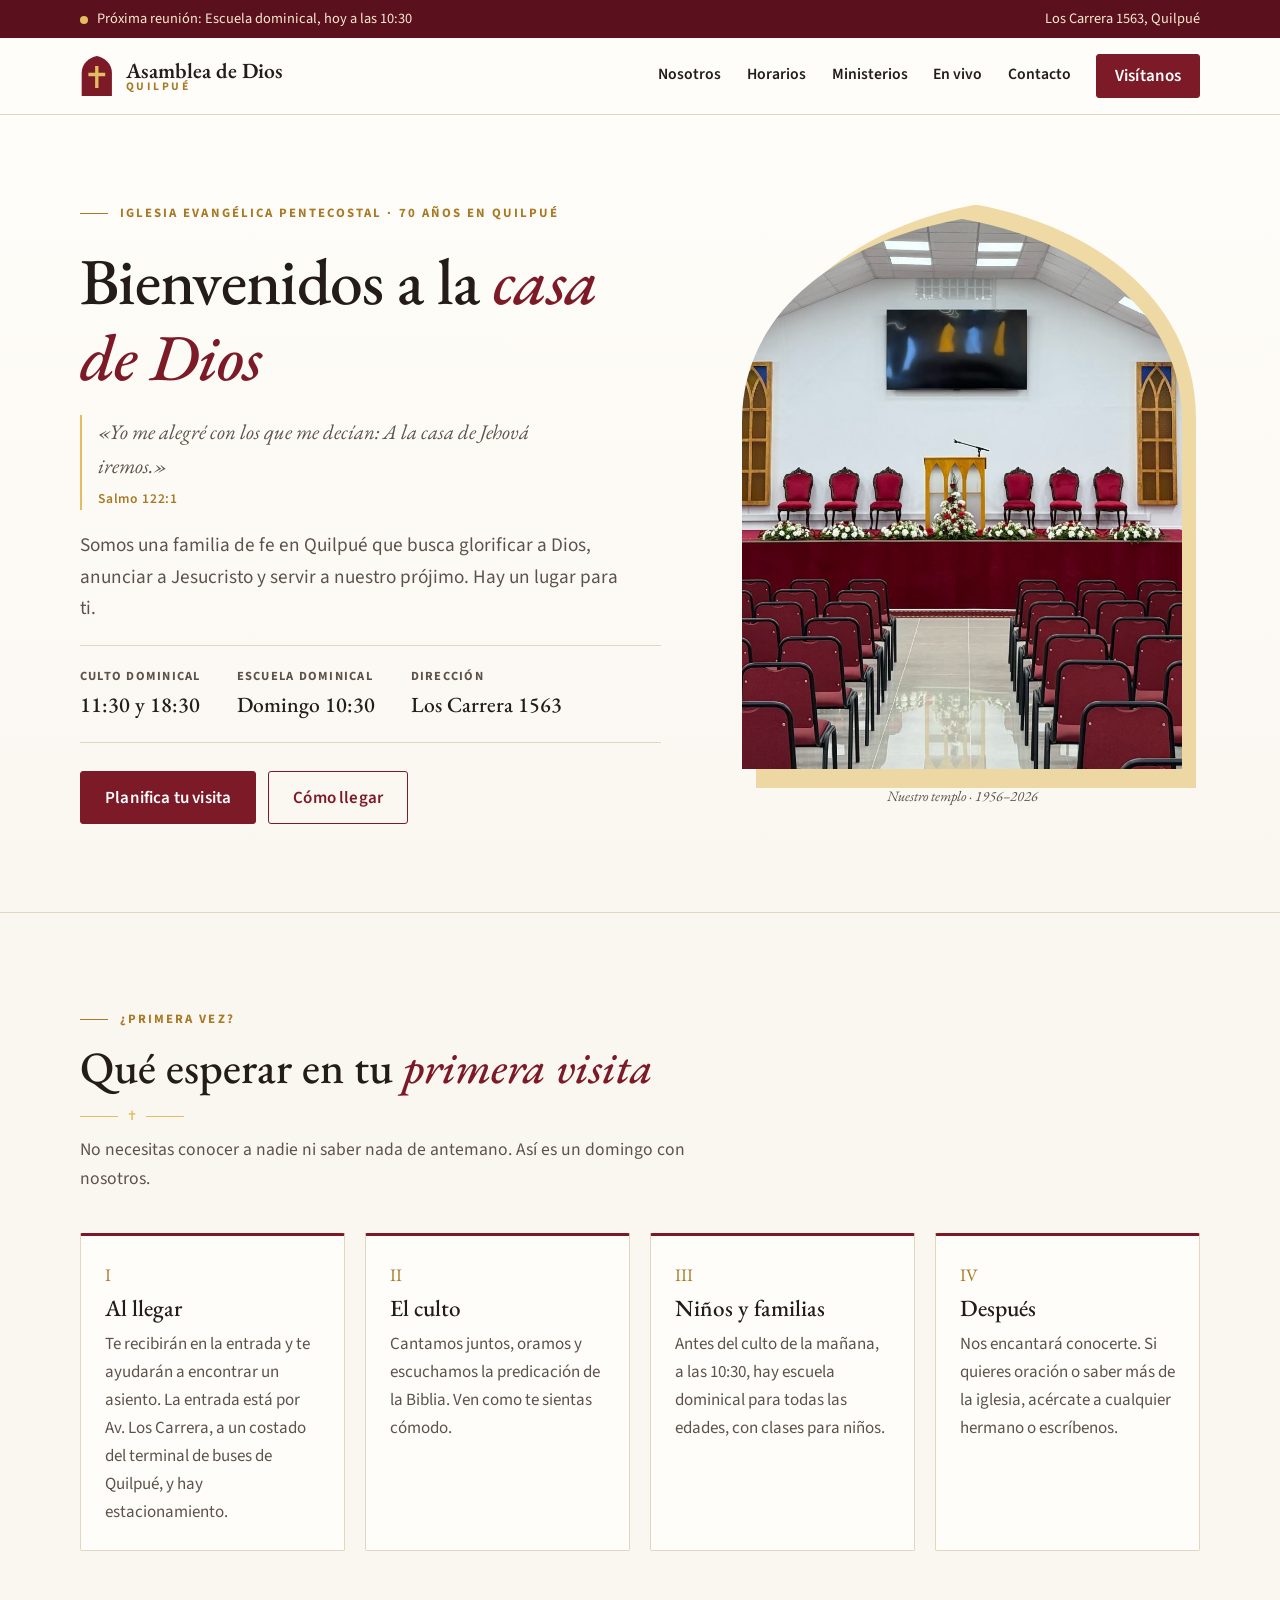
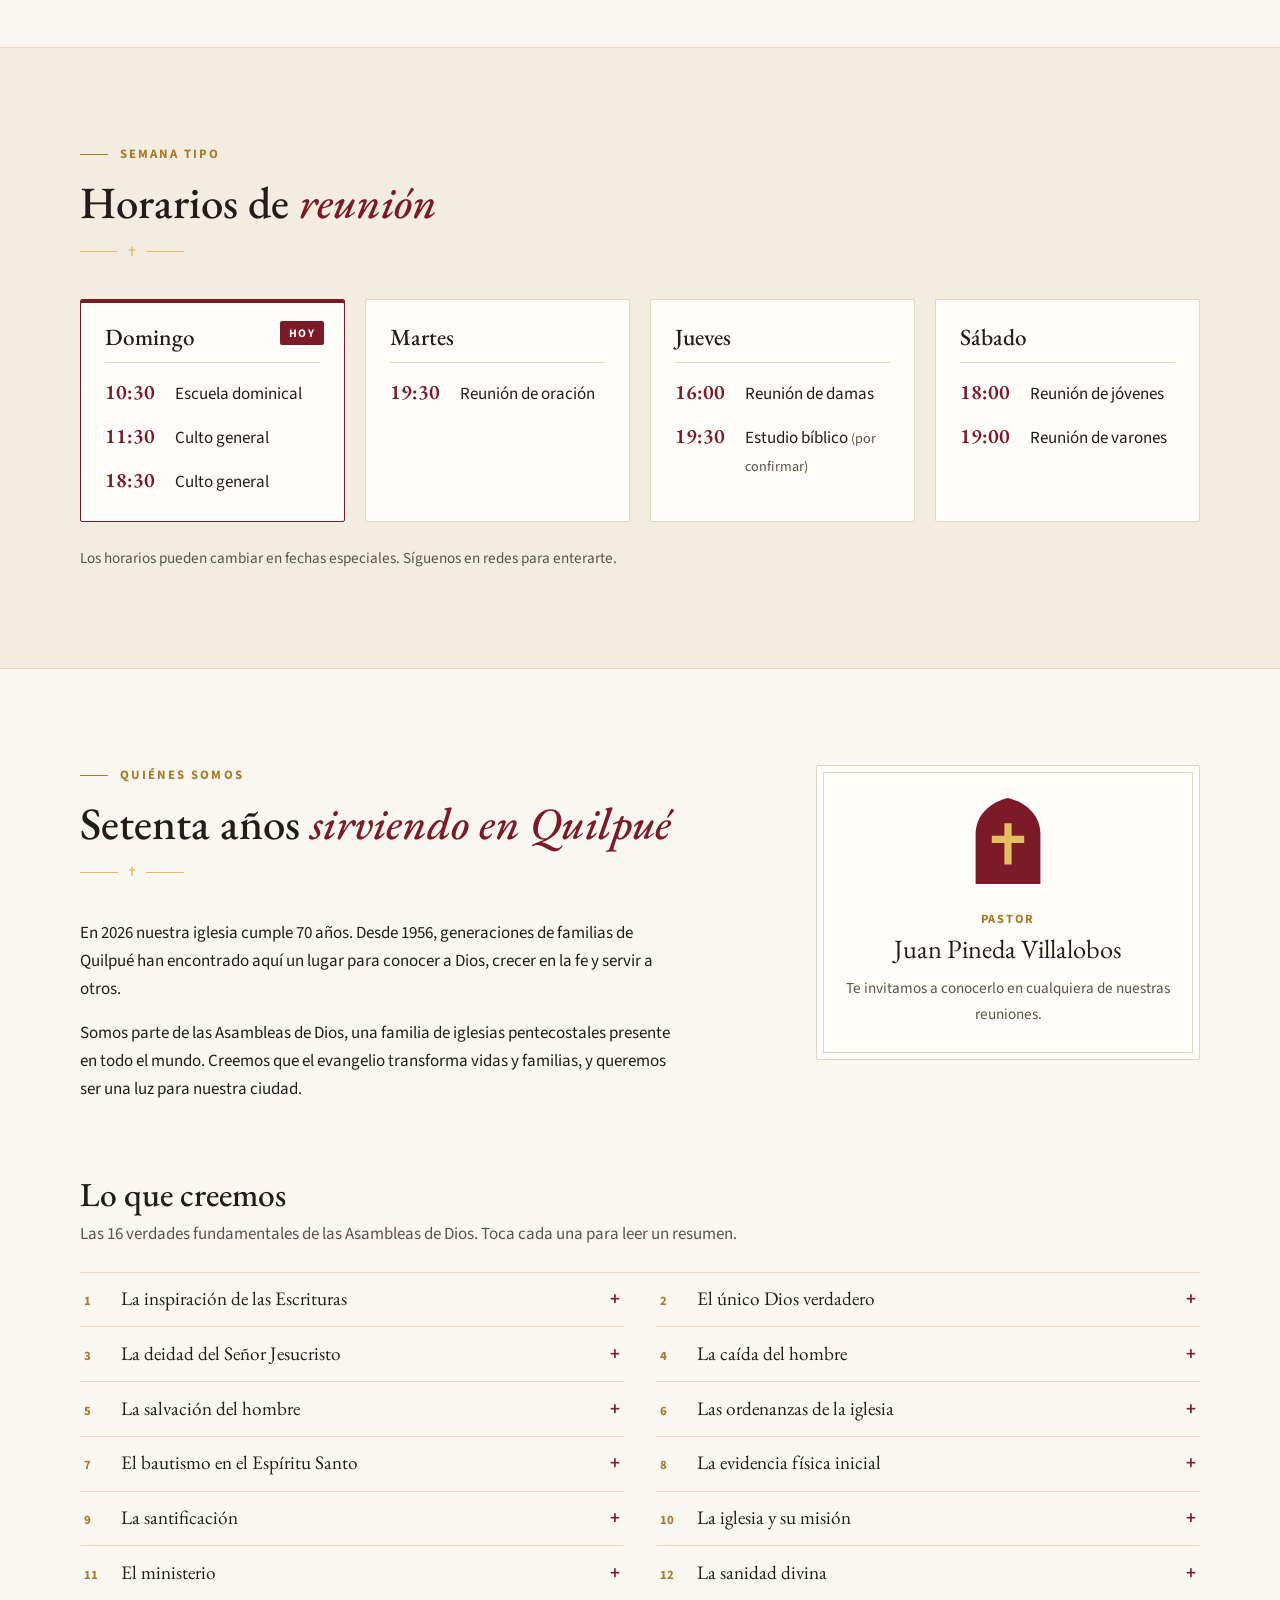
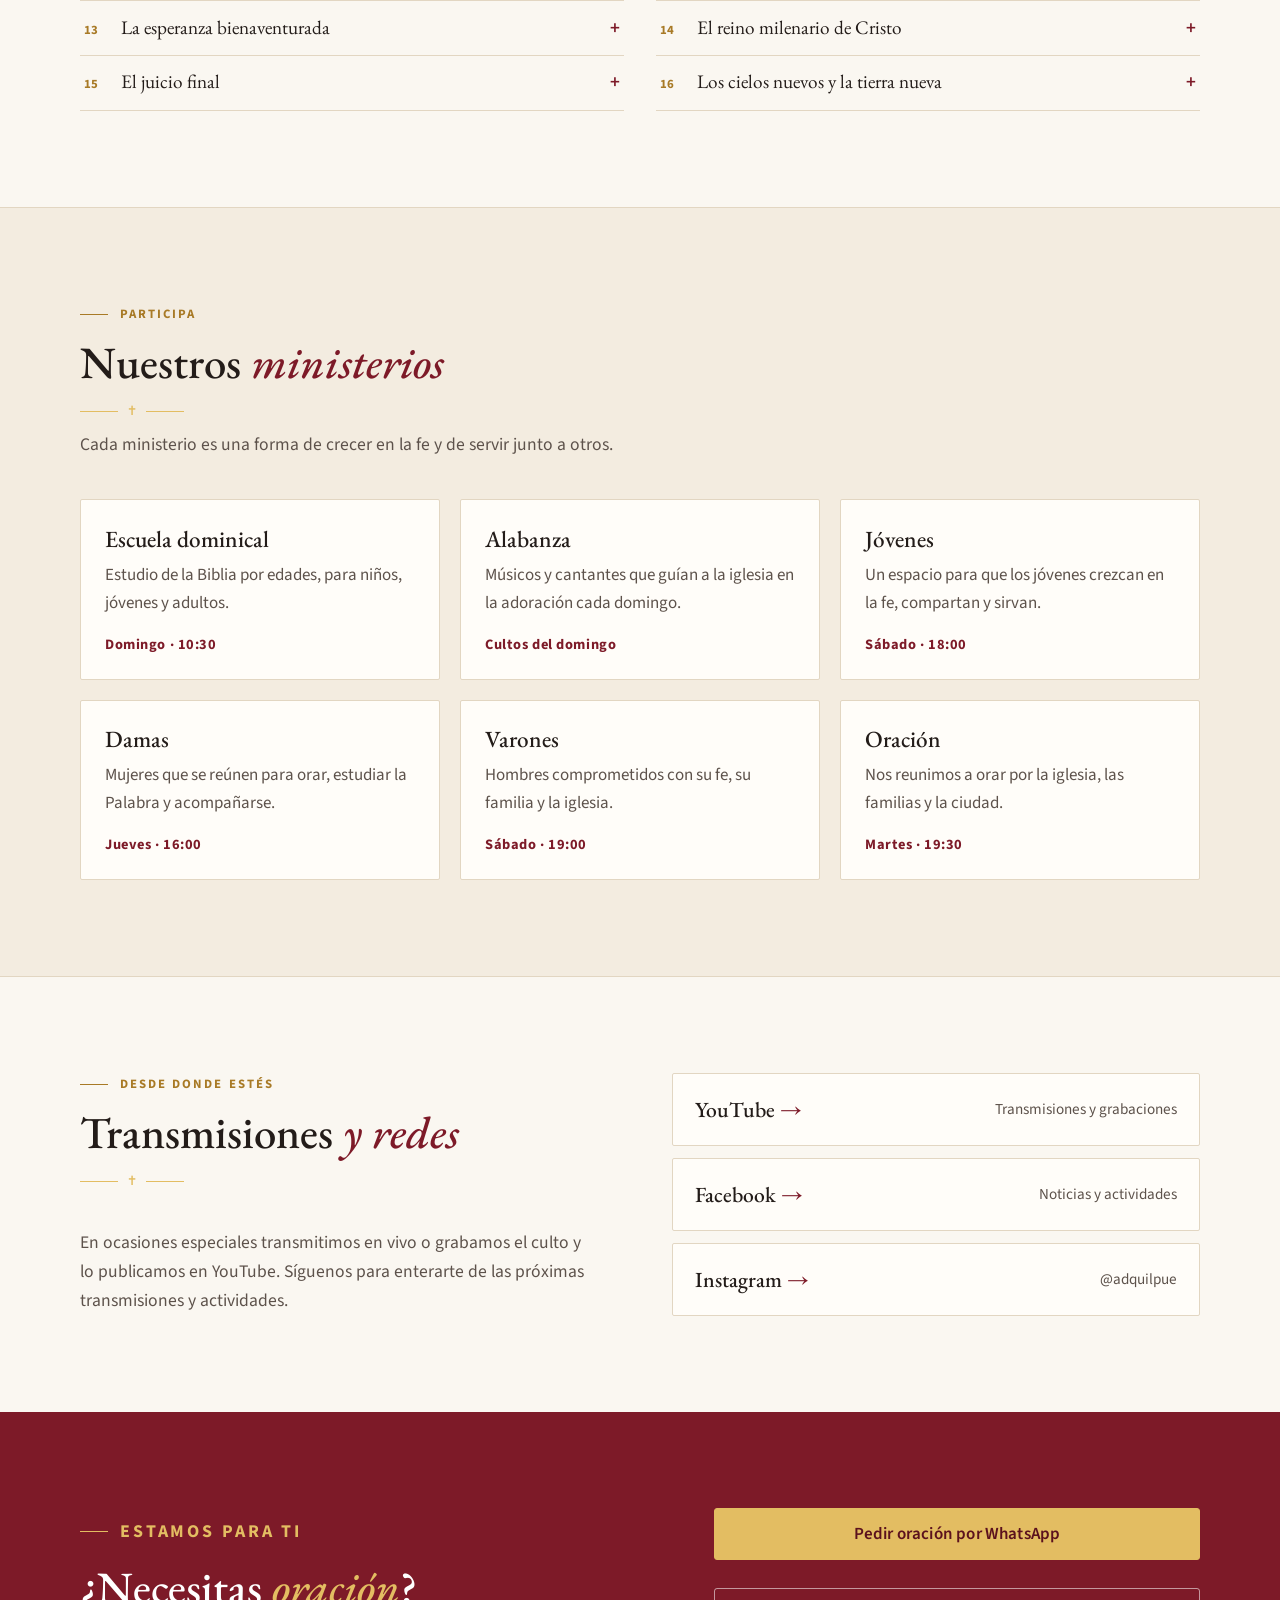
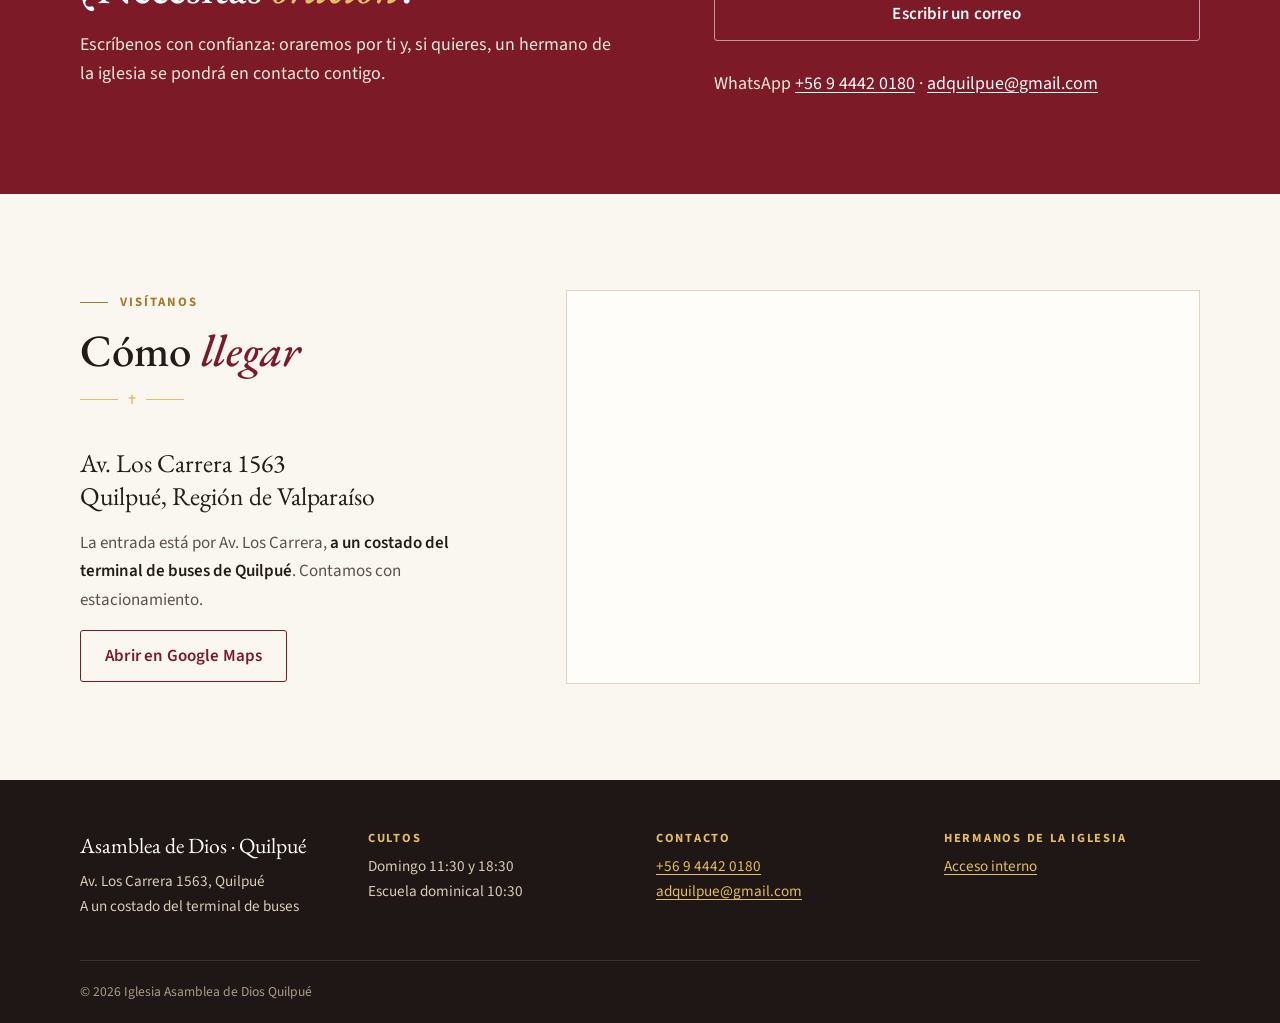
==== commit 0bc48370: "Datos reales: 70 años, pastor, 16 verdades fundamentales, redes, WhatsApp, correo y cómo llegar Co-A" ====
--- a/index.html
+++ b/index.html
@@ -8,7 +8,7 @@
   <meta name="color-scheme" content="light">
   <meta name="theme-color" content="#7d1a28">
   <meta property="og:title" content="Asamblea de Dios Quilpué">
-  <meta property="og:description" content="Te esperamos los domingos 11:30 y 18:30. Los Carrera 1563, Quilpué.">
+  <meta property="og:description" content="70 años en Quilpué. Te esperamos los domingos 11:30 y 18:30 en Av. Los Carrera 1563, a un costado del terminal de buses.">
   <meta property="og:type" content="website">
   <meta property="og:url" content="https://adquilpue.cl/">
   <meta property="og:image" content="https://adquilpue.cl/templo.jpg">
@@ -63,7 +63,7 @@
     <section id="inicio" class="hero">
       <div class="wrap hero-inner">
         <div class="hero-text">
-          <p class="kicker">Iglesia evangélica pentecostal</p>
+          <p class="kicker">Iglesia evangélica pentecostal · 70 años en Quilpué</p>
           <h1>Bienvenidos a la <em>casa de Dios</em></h1>
           <p class="verse">«Yo me alegré con los que me decían: A la casa de Jehová iremos.» <cite>Salmo 122:1</cite></p>
           <p class="lede">Somos una familia de fe en Quilpué que busca glorificar a Dios, anunciar a Jesucristo y servir a nuestro prójimo. Hay un lugar para ti.</p>
@@ -84,7 +84,7 @@
           <div class="arch">
             <img src="templo.jpg" width="1080" height="1080" alt="Interior del templo: púlpito de madera con arcos, sillas de respaldo rojo en el altar, arreglos de flores blancas y rojas, y filas de asientos frente al escenario">
           </div>
-          <figcaption>Nuestro templo en Los Carrera 1563</figcaption>
+          <figcaption>Nuestro templo · 1956–2026</figcaption>
         </figure>
       </div>
     </section>
@@ -101,15 +101,15 @@
         <ol class="steps">
           <li>
             <h3>Al llegar</h3>
-            <p>Te recibirán en la entrada y te ayudarán a encontrar un asiento. Llega unos minutos antes para conversar con calma. <mark class="tbd">[POR COMPLETAR: ¿hay estacionamiento? ¿dónde?]</mark></p>
+            <p>Te recibirán en la entrada y te ayudarán a encontrar un asiento. La entrada está por Av. Los Carrera, a un costado del terminal de buses de Quilpué, y hay estacionamiento.</p>
           </li>
           <li>
             <h3>El culto</h3>
-            <p>Cantamos juntos, oramos y escuchamos la predicación de la Biblia. Dura alrededor de <mark class="tbd">[POR COMPLETAR: 1 h 30 min]</mark>. Ven como te sientas cómodo.</p>
+            <p>Cantamos juntos, oramos y escuchamos la predicación de la Biblia. Ven como te sientas cómodo.</p>
           </li>
           <li>
             <h3>Niños y familias</h3>
-            <p>Antes del culto de la mañana, a las 10:30, hay escuela dominical para todas las edades, con clases para niños. <mark class="tbd">[POR COMPLETAR: ¿hay espacio para niños durante el culto?]</mark></p>
+            <p>Antes del culto de la mañana, a las 10:30, hay escuela dominical para todas las edades, con clases para niños.</p>
           </li>
           <li>
             <h3>Después</h3>
@@ -167,33 +167,45 @@
         <div class="about-text">
           <header class="section-head">
             <p class="kicker">Quiénes somos</p>
-            <h2>Una iglesia <em>con historia</em></h2>
+            <h2>Setenta años <em>sirviendo en Quilpué</em></h2>
           </header>
-          <p>Somos parte de las Asambleas de Dios, una familia de iglesias pentecostales presente en todo el mundo. <mark class="tbd">[POR COMPLETAR: año de fundación y una breve historia de la iglesia en Quilpué]</mark></p>
-          <p>Creemos que el evangelio transforma vidas y familias, y queremos ser una luz para nuestra ciudad.</p>
-
-          <div class="pastor">
-            <div class="pastor-photo" aria-hidden="true">
-              <svg viewBox="0 0 40 48"><path d="M2 48V20C2 9 11 2 20 0c9 2 18 9 18 20v28z"/></svg>
-            </div>
-            <div>
-              <p class="pastor-role">Pastor</p>
-              <p class="pastor-name"><mark class="tbd">[POR COMPLETAR: nombre del pastor y su esposa]</mark></p>
-            </div>
+          <p>En 2026 nuestra iglesia cumple 70 años. Desde 1956, generaciones de familias de Quilpué han encontrado aquí un lugar para conocer a Dios, crecer en la fe y servir a otros.</p>
+          <p>Somos parte de las Asambleas de Dios, una familia de iglesias pentecostales presente en todo el mundo. Creemos que el evangelio transforma vidas y familias, y queremos ser una luz para nuestra ciudad.</p>
+        </div>
+
+        <aside class="pastor-card" aria-label="Pastor">
+          <div class="pastor-photo" aria-hidden="true">
+            <svg viewBox="0 0 40 48"><path d="M2 48V20C2 9 11 2 20 0c9 2 18 9 18 20v28z"/><path class="cross" d="M18 14h4v7h7v4h-7v12h-4V25h-7v-4h7z"/></svg>
           </div>
-        </div>
-
-        <aside class="beliefs" aria-labelledby="creencias">
+          <p class="pastor-role">Pastor</p>
+          <p class="pastor-name">Juan Pineda Villalobos</p>
+          <p class="pastor-note">Te invitamos a conocerlo en cualquiera de nuestras reuniones.</p>
+        </aside>
+      </div>
+
+      <div class="wrap beliefs">
+        <header class="beliefs-head">
           <h3 id="creencias">Lo que creemos</h3>
-          <ul>
-            <li><strong>La Biblia</strong> es la Palabra de Dios, inspirada y nuestra regla de fe y conducta.</li>
-            <li><strong>Un solo Dios</strong>, eternamente existente en tres personas: Padre, Hijo y Espíritu Santo.</li>
-            <li><strong>Salvación por gracia</strong>, mediante la fe en Jesucristo, que murió y resucitó por nosotros.</li>
-            <li><strong>El bautismo en el Espíritu Santo</strong>, prometido a todo creyente.</li>
-            <li><strong>La segunda venida</strong> de Cristo, nuestra esperanza bienaventurada.</li>
-          </ul>
-          <p class="beliefs-note"><mark class="tbd">[POR CONFIRMAR con el pastor]</mark></p>
-        </aside>
+          <p>Las 16 verdades fundamentales de las Asambleas de Dios. Toca cada una para leer un resumen.</p>
+        </header>
+        <ol class="truths" aria-labelledby="creencias">
+            <li><details><summary><span class="num">1</span>La inspiración de las Escrituras</summary><p>La Biblia es la Palabra de Dios, inspirada por Él, y la regla infalible de fe y conducta.</p></details></li>
+            <li><details><summary><span class="num">2</span>El único Dios verdadero</summary><p>Un solo Dios eterno que se ha revelado como Padre, Hijo y Espíritu Santo.</p></details></li>
+            <li><details><summary><span class="num">3</span>La deidad del Señor Jesucristo</summary><p>Jesús es el Hijo eterno de Dios: nació de una virgen, vivió sin pecado, murió, resucitó y está a la diestra del Padre.</p></details></li>
+            <li><details><summary><span class="num">4</span>La caída del hombre</summary><p>El ser humano fue creado bueno, pero por su desobediencia entró el pecado y la separación de Dios.</p></details></li>
+            <li><details><summary><span class="num">5</span>La salvación del hombre</summary><p>La única esperanza es la obra de Cristo en la cruz: la salvación se recibe por gracia, mediante el arrepentimiento y la fe.</p></details></li>
+            <li><details><summary><span class="num">6</span>Las ordenanzas de la iglesia</summary><p>El bautismo en agua por inmersión y la Santa Cena, en memoria de la muerte del Señor.</p></details></li>
+            <li><details><summary><span class="num">7</span>El bautismo en el Espíritu Santo</summary><p>Una promesa para todo creyente, que da poder para vivir y servir.</p></details></li>
+            <li><details><summary><span class="num">8</span>La evidencia física inicial</summary><p>El bautismo en el Espíritu Santo se manifiesta primero al hablar en otras lenguas, según el Espíritu da.</p></details></li>
+            <li><details><summary><span class="num">9</span>La santificación</summary><p>Separarse del mal y consagrarse a Dios, creciendo cada día a la imagen de Cristo.</p></details></li>
+            <li><details><summary><span class="num">10</span>La iglesia y su misión</summary><p>La iglesia es el cuerpo de Cristo: existe para adorar a Dios, edificar a los creyentes y anunciar el evangelio a todos.</p></details></li>
+            <li><details><summary><span class="num">11</span>El ministerio</summary><p>Dios llama y capacita a personas para guiar a la iglesia en su misión.</p></details></li>
+            <li><details><summary><span class="num">12</span>La sanidad divina</summary><p>La sanidad de los enfermos está incluida en la obra redentora de Cristo y es un privilegio de los creyentes.</p></details></li>
+            <li><details><summary><span class="num">13</span>La esperanza bienaventurada</summary><p>La resurrección de los que murieron en Cristo y el arrebatamiento de la iglesia a su encuentro.</p></details></li>
+            <li><details><summary><span class="num">14</span>El reino milenario de Cristo</summary><p>La segunda venida de Cristo con sus santos y su reinado de mil años sobre la tierra.</p></details></li>
+            <li><details><summary><span class="num">15</span>El juicio final</summary><p>Habrá un juicio final en que los muertos serán resucitados y juzgados según sus obras.</p></details></li>
+            <li><details><summary><span class="num">16</span>Los cielos nuevos y la tierra nueva</summary><p>Esperamos, según su promesa, cielos nuevos y tierra nueva donde mora la justicia.</p></details></li>
+        </ol>
       </div>
     </section>
 
@@ -247,14 +259,14 @@
         <div>
           <header class="section-head">
             <p class="kicker">Desde donde estés</p>
-            <h2>Cultos <em>en vivo</em></h2>
+            <h2>Transmisiones <em>y redes</em></h2>
           </header>
-          <p>Si no puedes venir, acompáñanos por internet. Transmitimos el culto del domingo <mark class="tbd">[POR COMPLETAR: ¿11:30, 18:30 o ambos?]</mark>.</p>
+          <p>En ocasiones especiales transmitimos en vivo o grabamos el culto y lo publicamos en YouTube. Síguenos para enterarte de las próximas transmisiones y actividades.</p>
         </div>
         <ul class="socials">
-          <li><a class="social" href="#" data-tbd><span class="social-name">YouTube</span><span class="social-note">Transmisiones y predicaciones <mark class="tbd">[enlace]</mark></span></a></li>
-          <li><a class="social" href="#" data-tbd><span class="social-name">Facebook</span><span class="social-note">Noticias y transmisiones <mark class="tbd">[enlace]</mark></span></a></li>
-          <li><a class="social" href="#" data-tbd><span class="social-name">Instagram</span><span class="social-note">Fotos y actividades <mark class="tbd">[enlace]</mark></span></a></li>
+          <li><a class="social" href="https://www.youtube.com/@adquilpue" target="_blank" rel="noopener"><span class="social-name">YouTube</span><span class="social-note">Transmisiones y grabaciones</span></a></li>
+          <li><a class="social" href="https://www.facebook.com/share/1JvNhKwicT/" target="_blank" rel="noopener"><span class="social-name">Facebook</span><span class="social-note">Noticias y actividades</span></a></li>
+          <li><a class="social" href="https://www.instagram.com/adquilpue" target="_blank" rel="noopener"><span class="social-name">Instagram</span><span class="social-note">@adquilpue</span></a></li>
         </ul>
       </div>
     </section>
@@ -268,9 +280,9 @@
           <p>Escríbenos con confianza: oraremos por ti y, si quieres, un hermano de la iglesia se pondrá en contacto contigo.</p>
         </div>
         <div class="contact-actions">
-          <a class="btn btn-gold" href="#" data-tbd>Pedir oración por WhatsApp</a>
-          <a class="btn btn-outline-light" href="#" data-tbd>Escribir un correo</a>
-          <p class="contact-note"><mark class="tbd">[POR COMPLETAR: número de WhatsApp y correo de la iglesia]</mark></p>
+          <a class="btn btn-gold" href="https://wa.me/56944420180?text=Hola%2C%20quisiera%20pedir%20oraci%C3%B3n%20por%3A%20" target="_blank" rel="noopener">Pedir oración por WhatsApp</a>
+          <a class="btn btn-outline-light" href="mailto:adquilpue@gmail.com?subject=Contacto%20desde%20la%20web">Escribir un correo</a>
+          <p class="contact-note">WhatsApp <a href="https://wa.me/56944420180" target="_blank" rel="noopener">+56 9 4442 0180</a> · <a href="mailto:adquilpue@gmail.com">adquilpue@gmail.com</a></p>
         </div>
       </div>
     </section>
@@ -283,8 +295,8 @@
             <p class="kicker">Visítanos</p>
             <h2>Cómo <em>llegar</em></h2>
           </header>
-          <address>Los Carrera 1563<br>Quilpué, Región de Valparaíso</address>
-          <p><mark class="tbd">[POR COMPLETAR: referencia para llegar, locomoción colectiva cercana]</mark></p>
+          <address>Av. Los Carrera 1563<br>Quilpué, Región de Valparaíso</address>
+          <p class="directions">La entrada está por Av. Los Carrera, <strong>a un costado del terminal de buses de Quilpué</strong>. Contamos con estacionamiento.</p>
           <p><a class="btn btn-ghost" href="https://www.google.com/maps/search/?api=1&amp;query=Los+Carrera+1563+Quilpu%C3%A9+Chile" target="_blank" rel="noopener">Abrir en Google Maps</a></p>
         </div>
         <div class="map">
@@ -298,11 +310,15 @@
     <div class="wrap footer-grid">
       <div>
         <p class="footer-brand">Asamblea de Dios · Quilpué</p>
-        <p>Los Carrera 1563, Quilpué, Chile</p>
+        <p>Av. Los Carrera 1563, Quilpué<br>A un costado del terminal de buses</p>
       </div>
       <div>
         <p class="footer-title">Cultos</p>
         <p>Domingo 11:30 y 18:30<br>Escuela dominical 10:30</p>
+      </div>
+      <div>
+        <p class="footer-title">Contacto</p>
+        <p><a href="https://wa.me/56944420180" target="_blank" rel="noopener">+56 9 4442 0180</a><br><a href="mailto:adquilpue@gmail.com">adquilpue@gmail.com</a></p>
       </div>
       <div>
         <p class="footer-title">Hermanos de la iglesia</p>
--- a/styles.css
+++ b/styles.css
@@ -197,23 +197,42 @@
 .note { margin-top: 1.5rem; color: var(--soft); font-size: .95rem; }
 
 /* Nosotros */
-.about { display: grid; grid-template-columns: 1.15fr .85fr; gap: clamp(2rem, 5vw, 4rem); align-items: start; }
+.about { display: grid; grid-template-columns: 1.4fr .8fr; gap: clamp(2rem, 5vw, 4rem); align-items: start; }
 .about-text > p + p { margin-top: 1rem; }
 .about-text > p { max-width: 38rem; }
-.pastor { display: flex; align-items: center; gap: 1rem; margin-top: 2rem; padding-top: 1.5rem; border-top: 1px solid var(--line); }
-.pastor-photo { width: 3.5rem; flex: none; }
-.pastor-photo svg { fill: var(--tint); stroke: var(--gold-light); stroke-width: 1.5; }
-.pastor-role { font-size: .78rem; font-weight: 700; letter-spacing: .12em; text-transform: uppercase; color: var(--gold); }
-.pastor-name { font-family: var(--serif); font-size: 1.3rem; }
-
-.beliefs { background: var(--paper); border: 1px solid var(--line); padding: 2rem; border-radius: 2px; position: relative; }
-.beliefs::before { content: ""; position: absolute; inset: 6px; border: 1px solid var(--line); pointer-events: none; }
-.beliefs h3 { font-size: 1.6rem; margin-bottom: 1rem; }
-.beliefs ul { list-style: none; display: grid; gap: .85rem; }
-.beliefs li { padding-left: 1.4rem; position: relative; color: var(--soft); }
-.beliefs li::before { content: "✝"; position: absolute; left: 0; top: 0; color: var(--wine); font-size: .95rem; }
-.beliefs strong { color: var(--ink); font-weight: 600; }
-.beliefs-note { margin-top: 1rem; font-size: .9rem; }
+.pastor-card {
+  background: var(--paper); border: 1px solid var(--line); border-radius: 2px; padding: 2rem 1.75rem; text-align: center; position: relative;
+}
+.pastor-card::before { content: ""; position: absolute; inset: 6px; border: 1px solid var(--line); pointer-events: none; }
+.pastor-photo { width: 4.5rem; margin: 0 auto 1rem; }
+.pastor-photo svg { fill: var(--wine); }
+.pastor-photo .cross { fill: var(--gold-light); }
+.pastor-role { font-size: .78rem; font-weight: 700; letter-spacing: .14em; text-transform: uppercase; color: var(--gold); }
+.pastor-name { font-family: var(--serif); font-size: 1.65rem; line-height: 1.2; margin-top: .2rem; }
+.pastor-note { color: var(--soft); font-size: .95rem; margin-top: .75rem; }
+
+/* Lo que creemos: 16 verdades fundamentales, desplegables */
+.beliefs { margin-top: clamp(3rem, 6vw, 4.5rem); }
+.beliefs-head { margin-bottom: 1.5rem; }
+.beliefs-head h3 { font-size: clamp(1.7rem, 3vw, 2.1rem); }
+.beliefs-head p { color: var(--soft); margin-top: .35rem; }
+.truths { list-style: none; display: grid; grid-template-columns: 1fr 1fr; gap: 0 2rem; border-top: 1px solid var(--line); }
+.truths li { border-bottom: 1px solid var(--line); }
+.truths summary {
+  display: flex; align-items: baseline; gap: .9rem; padding: .9rem .25rem; cursor: pointer; list-style: none;
+  font-family: var(--serif); font-size: 1.2rem; line-height: 1.3;
+}
+.truths summary::-webkit-details-marker { display: none; }
+.truths summary::after { content: "+"; margin-left: auto; font-family: var(--sans); color: var(--wine); font-weight: 600; }
+.truths details[open] summary::after { content: "−"; }
+.truths summary:hover { color: var(--wine); }
+.truths .num { font-family: var(--sans); font-size: .8rem; font-weight: 700; color: var(--gold); min-width: 1.4rem; font-variant-numeric: tabular-nums; }
+.truths details p { padding: 0 .25rem 1rem 2.55rem; color: var(--soft); }
+@media (max-width: 760px) { .truths { grid-template-columns: 1fr; } }
+
+.directions { color: var(--soft); }
+.directions strong { color: var(--ink); font-weight: 600; }
+.contact-note a { color: #fff; }
 
 @media (max-width: 860px) { .about { grid-template-columns: 1fr; } }
 
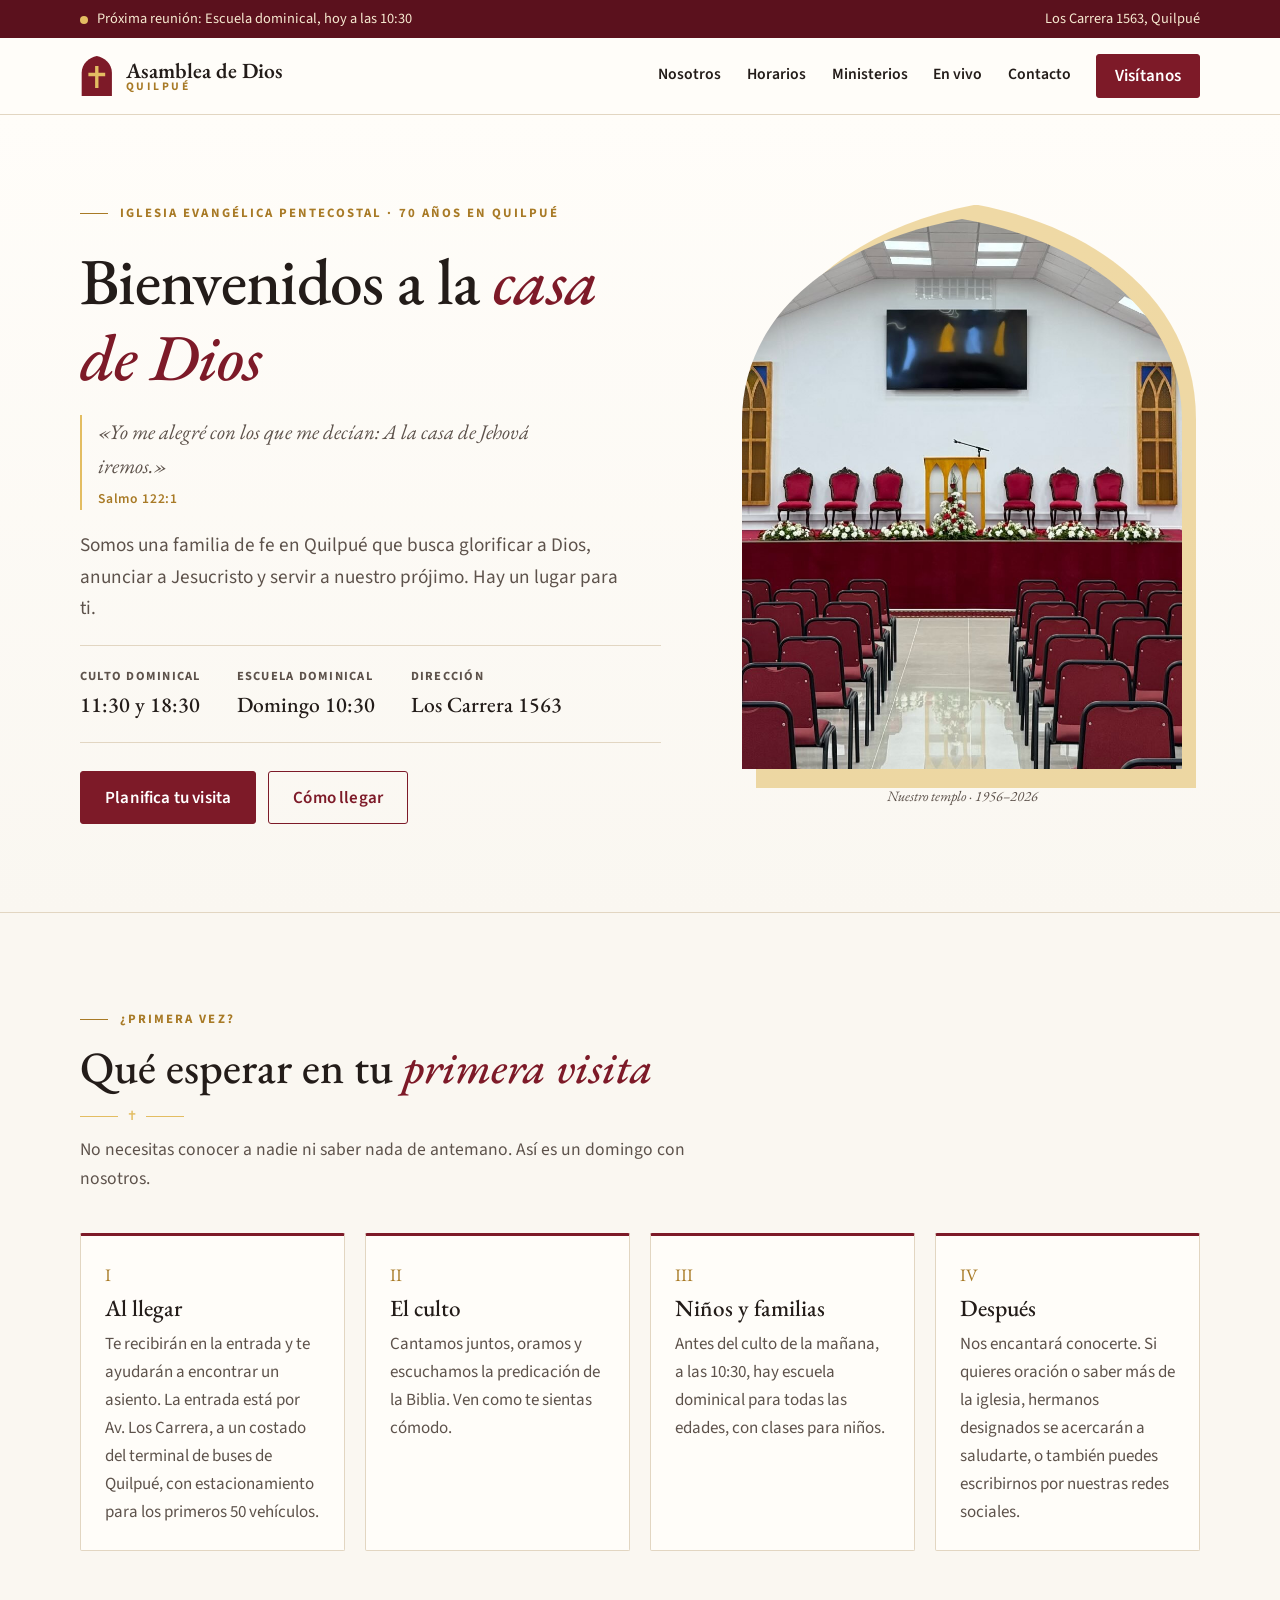
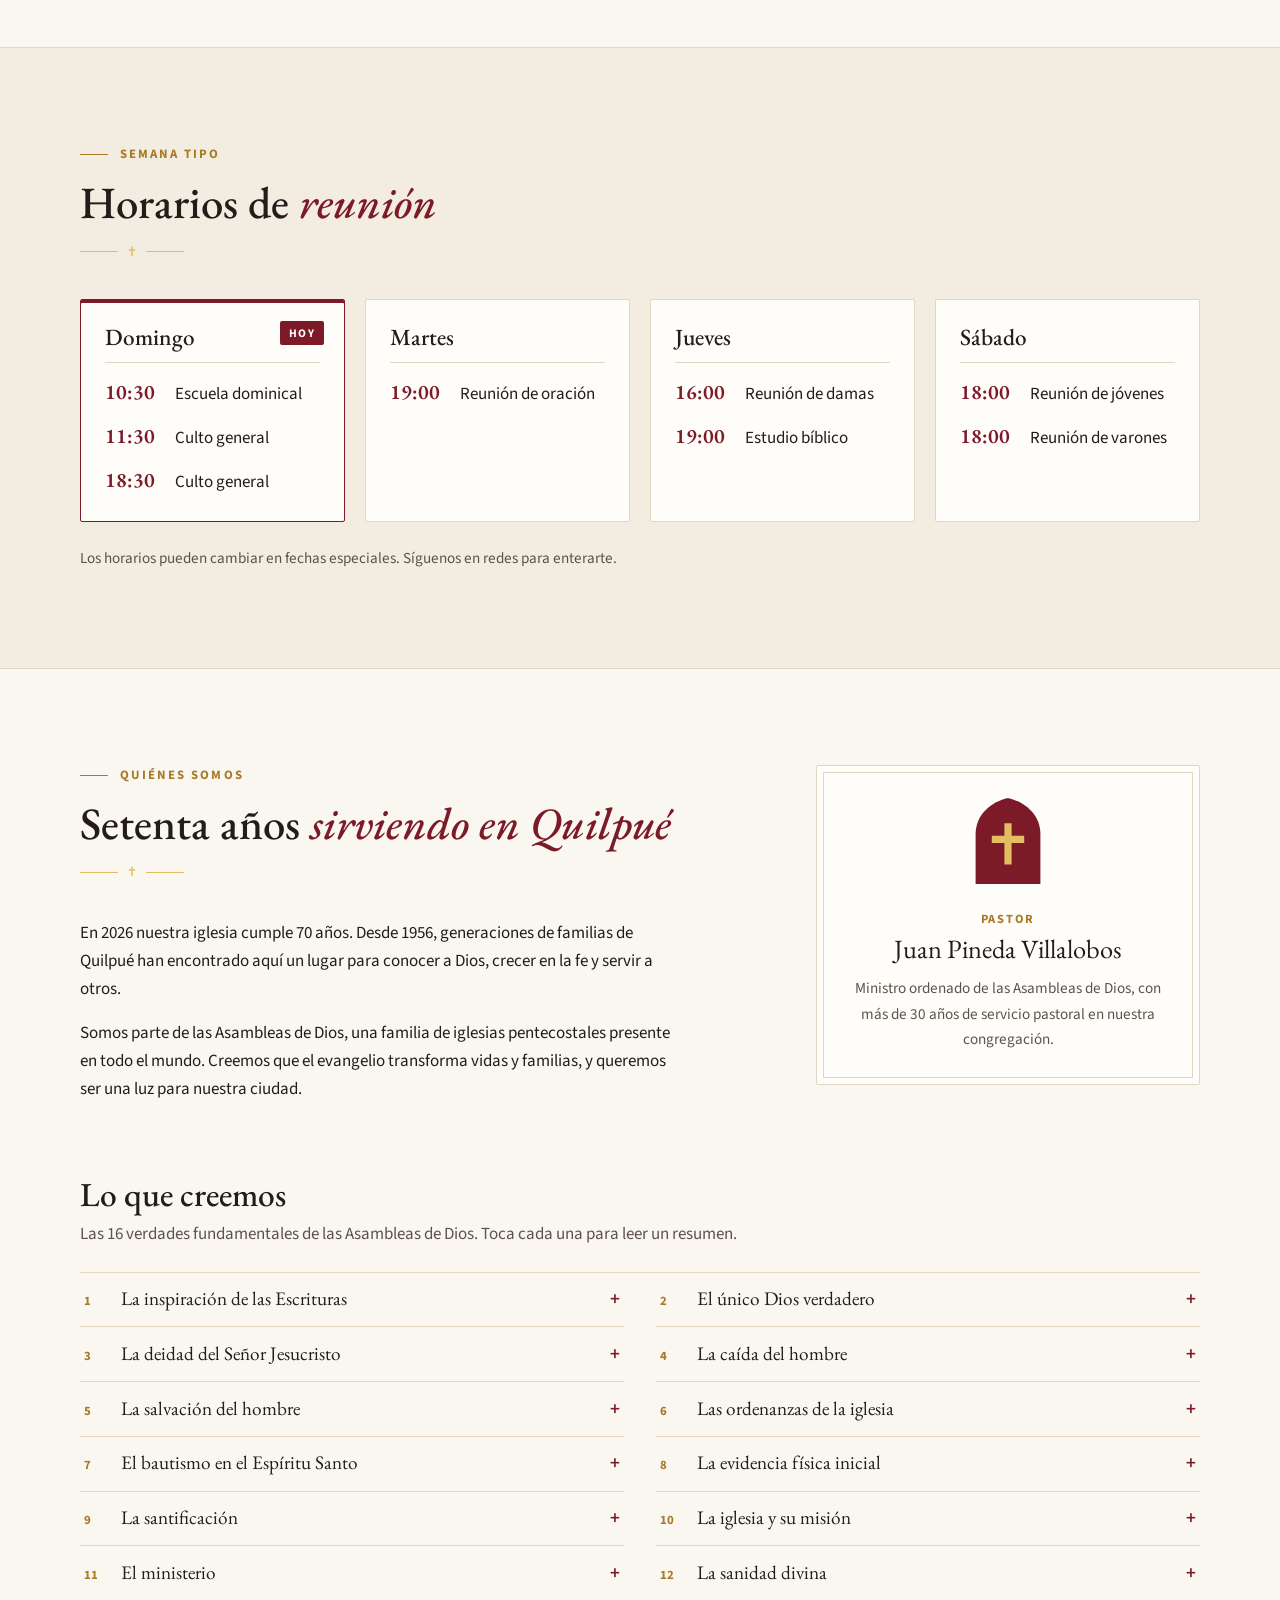
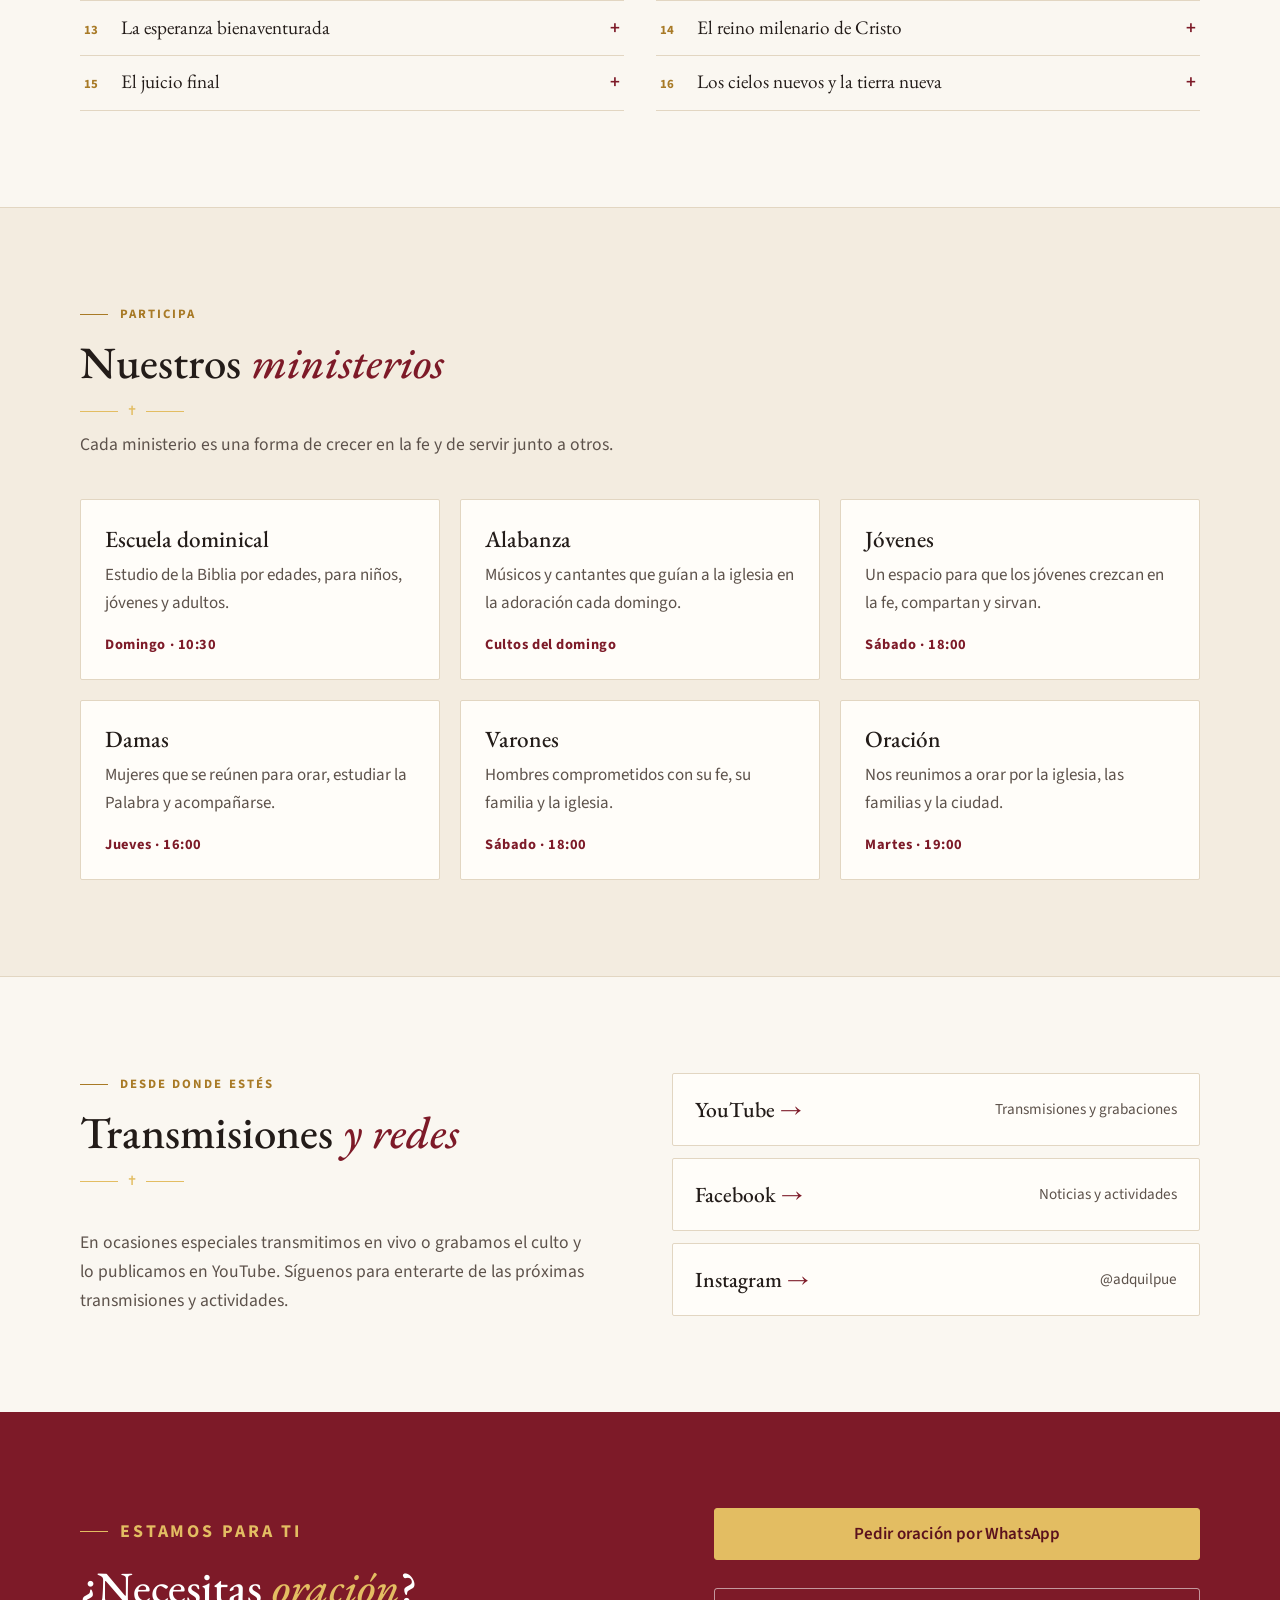
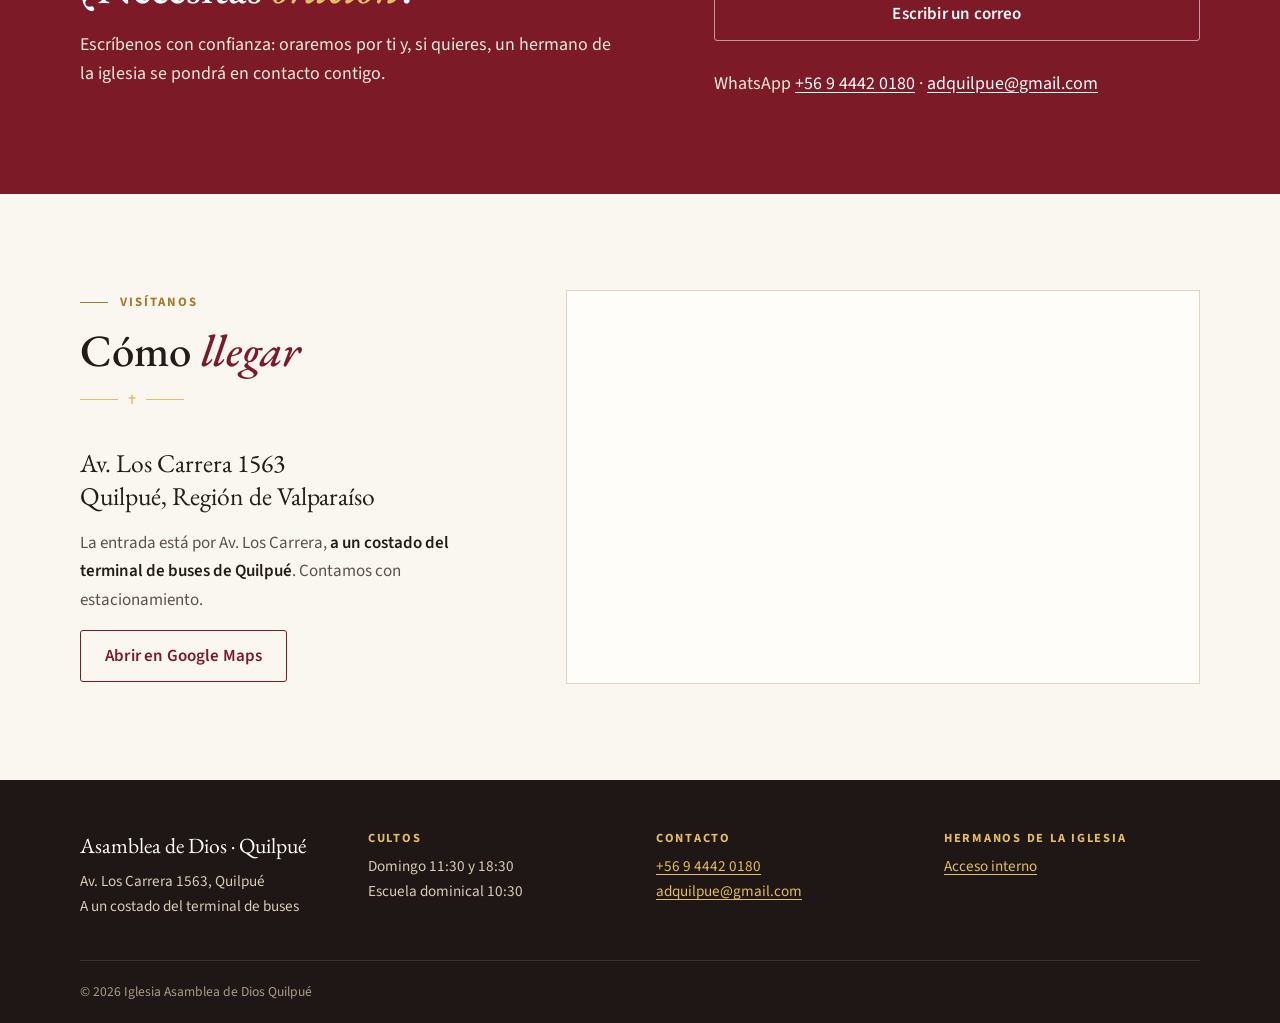
==== commit 49aaaad0: "Horarios nuevos (oración y estudio 19:00, varones 18:00 en paralelo) y textos de primera visita y pa" ====
--- a/index.html
+++ b/index.html
@@ -12,7 +12,7 @@
   <meta property="og:type" content="website">
   <meta property="og:url" content="https://adquilpue.cl/">
   <meta property="og:image" content="https://adquilpue.cl/templo.jpg">
-  <link rel="icon" href="data:image/svg+xml,%3Csvg xmlns='http://www.w3.org/2000/svg' viewBox='0 0 32 32'%3E%3Crect width='32' height='32' rx='6' fill='%237d1a28'/%3E%3Cpath d='M14 5h4v7h7v4h-7v11h-4V16H7v-4h7z' fill='%23e9c46a'/%3E%3C/svg%3E">
+  <link rel="icon" type="image/svg+xml" href="favicon.svg">
   <link rel="preconnect" href="https://fonts.googleapis.com">
   <link rel="preconnect" href="https://fonts.gstatic.com" crossorigin>
   <link href="https://fonts.googleapis.com/css2?family=EB+Garamond:ital,wght@0,400;0,500;0,600;1,400&family=Source+Sans+3:wght@400;600;700&display=swap" rel="stylesheet">
@@ -101,7 +101,7 @@
         <ol class="steps">
           <li>
             <h3>Al llegar</h3>
-            <p>Te recibirán en la entrada y te ayudarán a encontrar un asiento. La entrada está por Av. Los Carrera, a un costado del terminal de buses de Quilpué, y hay estacionamiento.</p>
+            <p>Te recibirán en la entrada y te ayudarán a encontrar un asiento. La entrada está por Av. Los Carrera, a un costado del terminal de buses de Quilpué, con estacionamiento para los primeros 50 vehículos.</p>
           </li>
           <li>
             <h3>El culto</h3>
@@ -113,7 +113,7 @@
           </li>
           <li>
             <h3>Después</h3>
-            <p>Nos encantará conocerte. Si quieres oración o saber más de la iglesia, acércate a cualquier hermano o escríbenos.</p>
+            <p>Nos encantará conocerte. Si quieres oración o saber más de la iglesia, hermanos designados se acercarán a saludarte, o también puedes escribirnos por nuestras redes sociales.</p>
           </li>
         </ol>
       </div>
@@ -139,21 +139,21 @@
           <article class="day" data-day="2">
             <h3>Martes</h3>
             <ul>
-              <li><span class="time">19:30</span><span>Reunión de oración</span></li>
+              <li><span class="time">19:00</span><span>Reunión de oración</span></li>
             </ul>
           </article>
           <article class="day" data-day="4">
             <h3>Jueves</h3>
             <ul>
               <li><span class="time">16:00</span><span>Reunión de damas</span></li>
-              <li><span class="time">19:30</span><span>Estudio bíblico <small>(por confirmar)</small></span></li>
+              <li><span class="time">19:00</span><span>Estudio bíblico</span></li>
             </ul>
           </article>
           <article class="day" data-day="6">
             <h3>Sábado</h3>
             <ul>
               <li><span class="time">18:00</span><span>Reunión de jóvenes</span></li>
-              <li><span class="time">19:00</span><span>Reunión de varones</span></li>
+              <li><span class="time">18:00</span><span>Reunión de varones</span></li>
             </ul>
           </article>
         </div>
@@ -179,7 +179,7 @@
           </div>
           <p class="pastor-role">Pastor</p>
           <p class="pastor-name">Juan Pineda Villalobos</p>
-          <p class="pastor-note">Te invitamos a conocerlo en cualquiera de nuestras reuniones.</p>
+          <p class="pastor-note">Ministro ordenado de las Asambleas de Dios, con más de 30 años de servicio pastoral en nuestra congregación.</p>
         </aside>
       </div>
 
@@ -242,12 +242,12 @@
           <article class="ministry">
             <h3>Varones</h3>
             <p>Hombres comprometidos con su fe, su familia y la iglesia.</p>
-            <p class="when">Sábado · 19:00</p>
+            <p class="when">Sábado · 18:00</p>
           </article>
           <article class="ministry">
             <h3>Oración</h3>
             <p>Nos reunimos a orar por la iglesia, las familias y la ciudad.</p>
-            <p class="when">Martes · 19:30</p>
+            <p class="when">Martes · 19:00</p>
           </article>
         </div>
       </div>
--- a/styles.css
+++ b/styles.css
@@ -287,3 +287,15 @@
 .footer-brand { font-family: var(--serif); font-size: 1.35rem; color: #fff; margin-bottom: .35rem; }
 .footer-title { font-size: .78rem; font-weight: 700; letter-spacing: .14em; text-transform: uppercase; color: var(--gold-light); margin-bottom: .35rem; }
 .footer-bottom { border-top: 1px solid rgb(255 255 255 / .12); padding-block: 1.25rem; font-size: .85rem; color: #a99b87; }
+
+/* ---------- Scroll por bloques ----------
+   «proximity»: al soltar el scroll cerca del inicio de una sección, la página se acomoda a ella; si la sección es más
+   alta que la pantalla (Lo que creemos, Ministerios) se puede leer libremente. Solo en pantallas grandes: en celular
+   el acomodo automático molesta al leer. */
+@media (min-width: 861px) and (prefers-reduced-motion: no-preference) {
+  html { scroll-snap-type: y proximity; }
+  /* El primer bloque es el tope de la página (franja de la próxima reunión incluida), no la portada:
+     alinear la portada bajo el menú fijo dejaba la franja cortada. */
+  .topbar, .section { scroll-snap-align: start; }
+  .site-footer { scroll-snap-align: end; }
+}
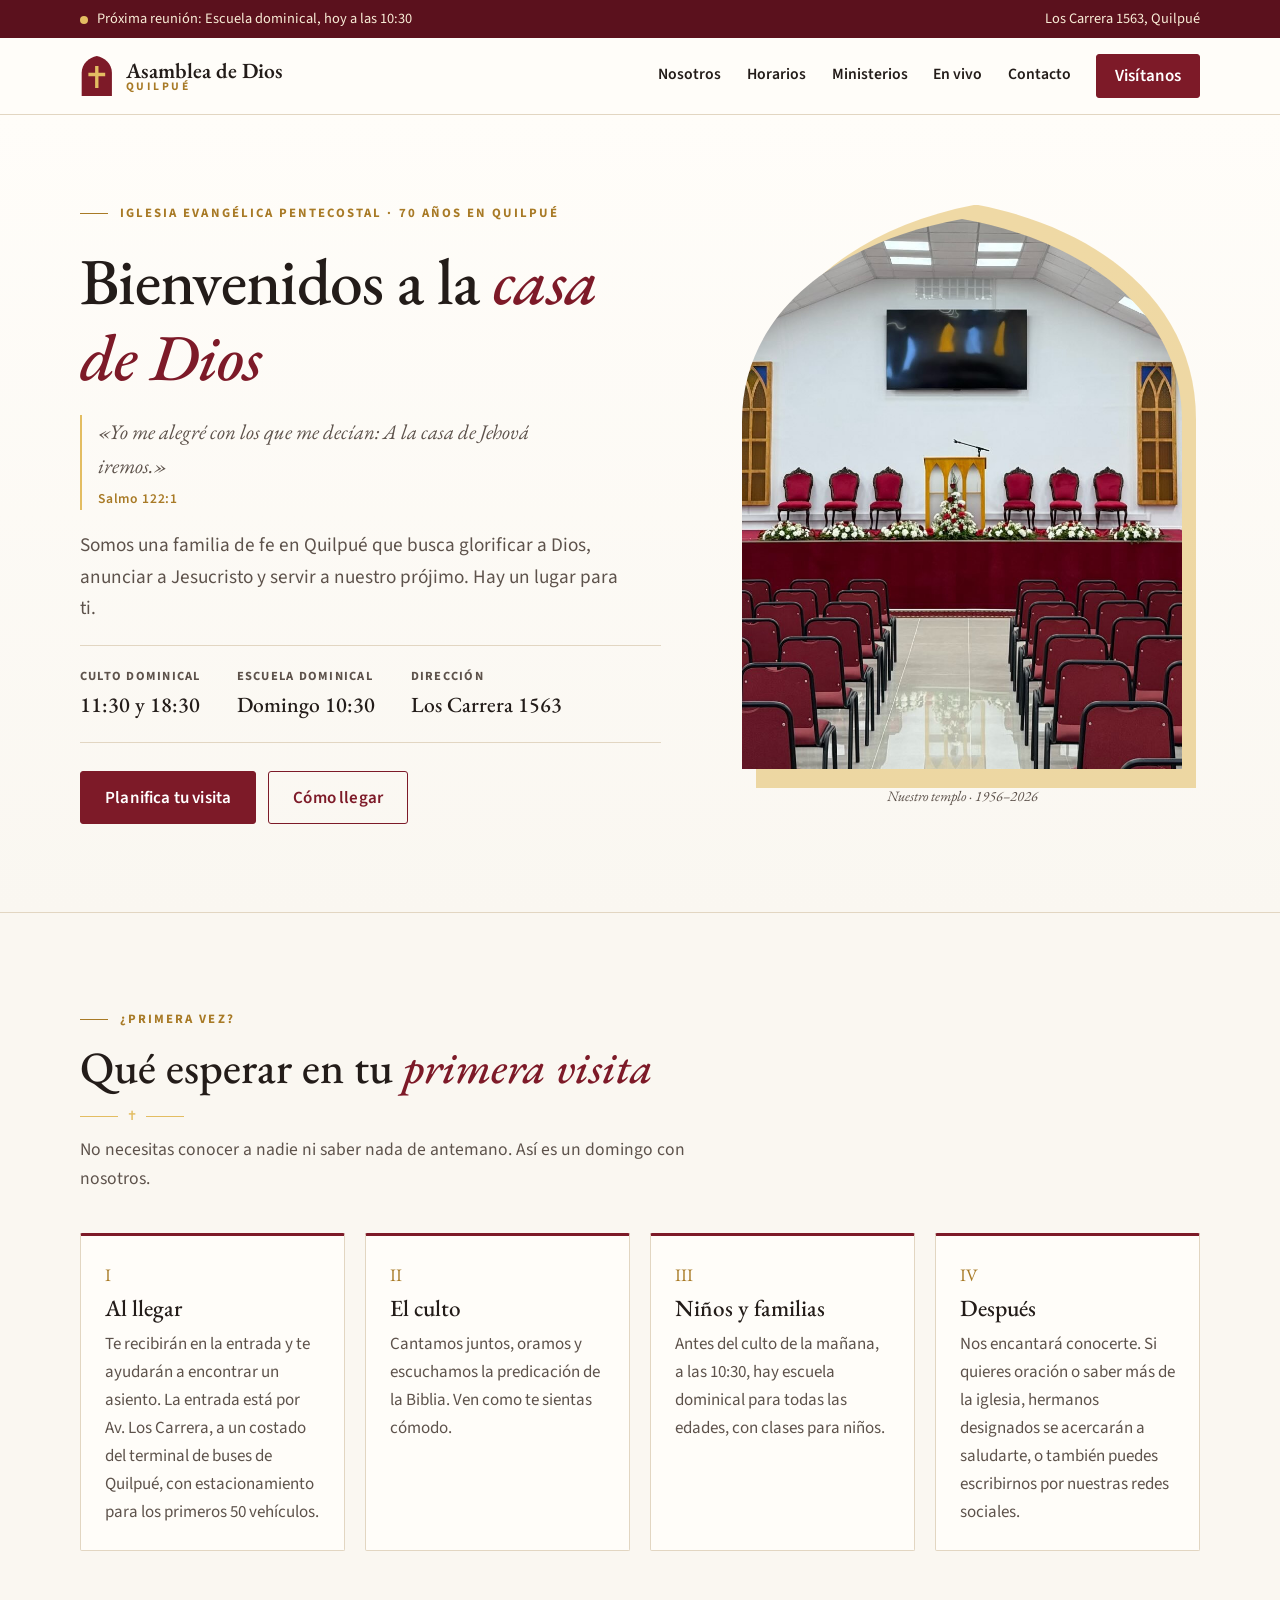
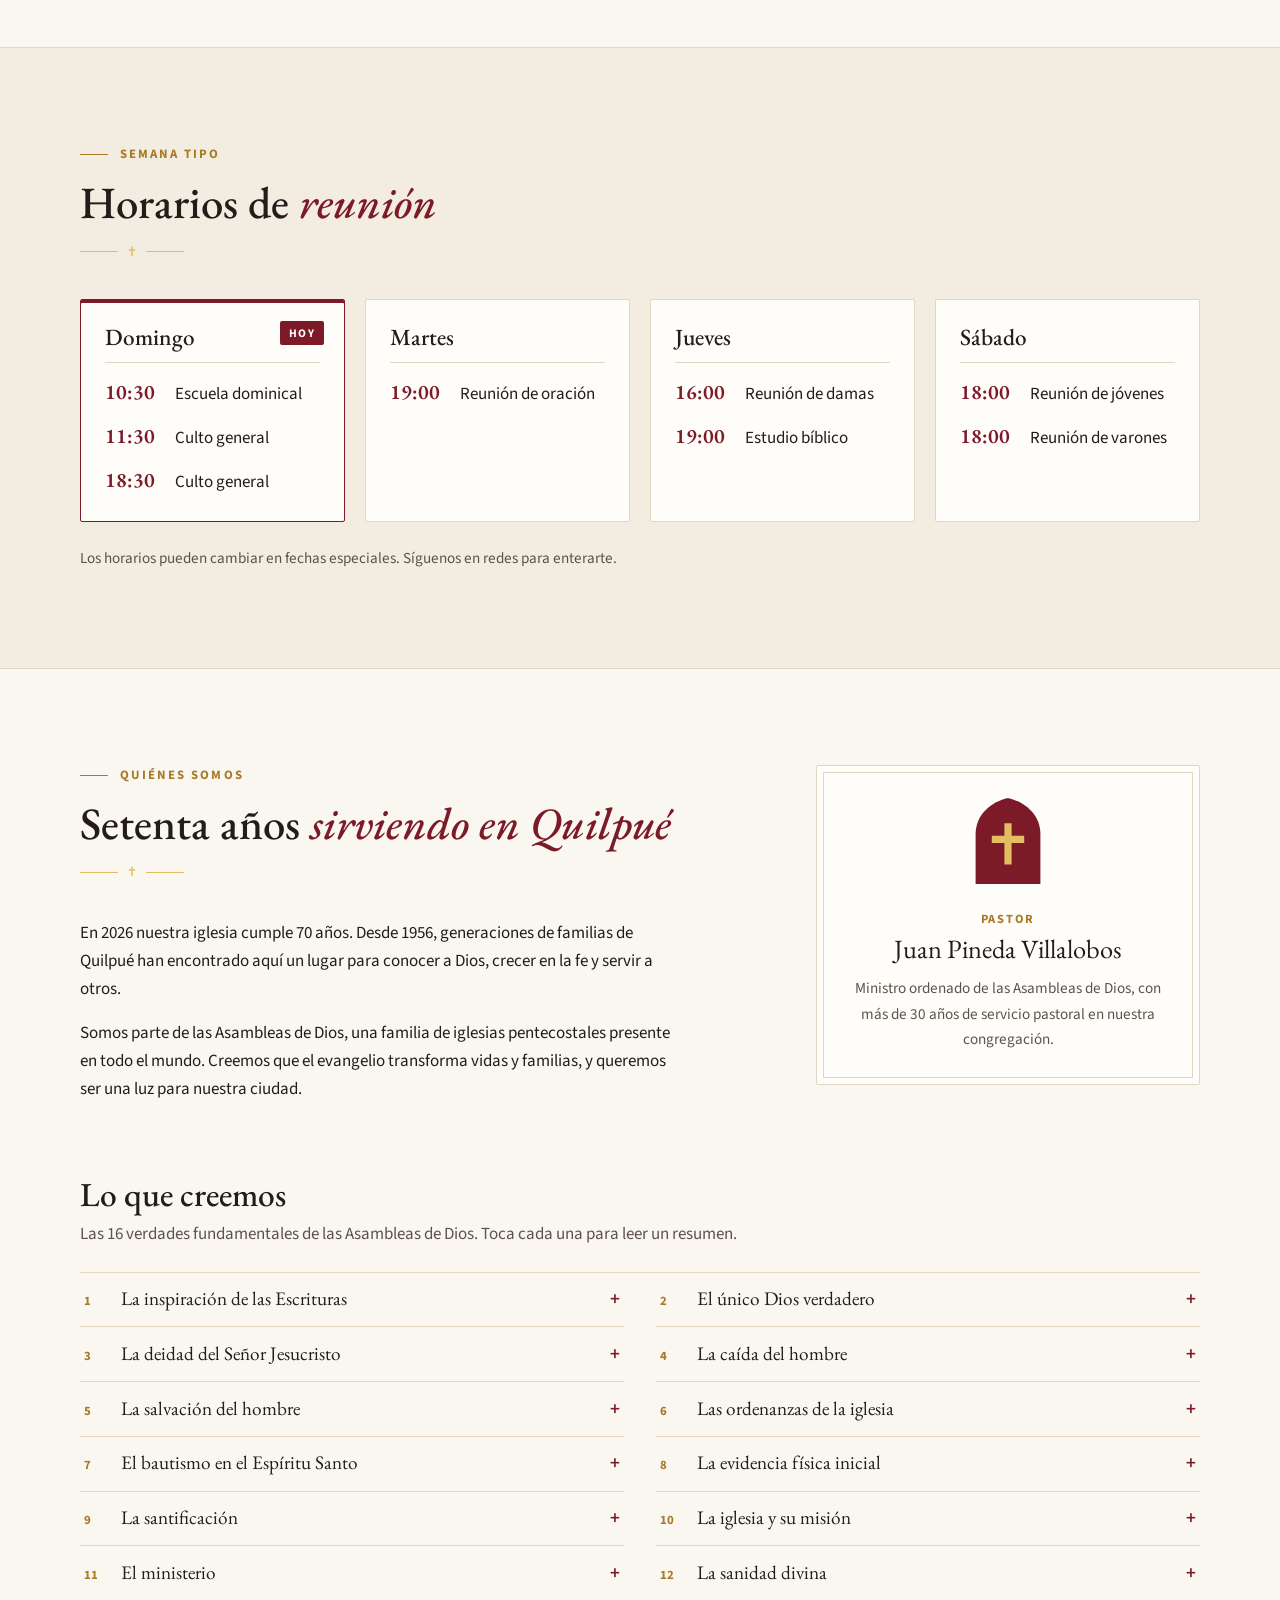
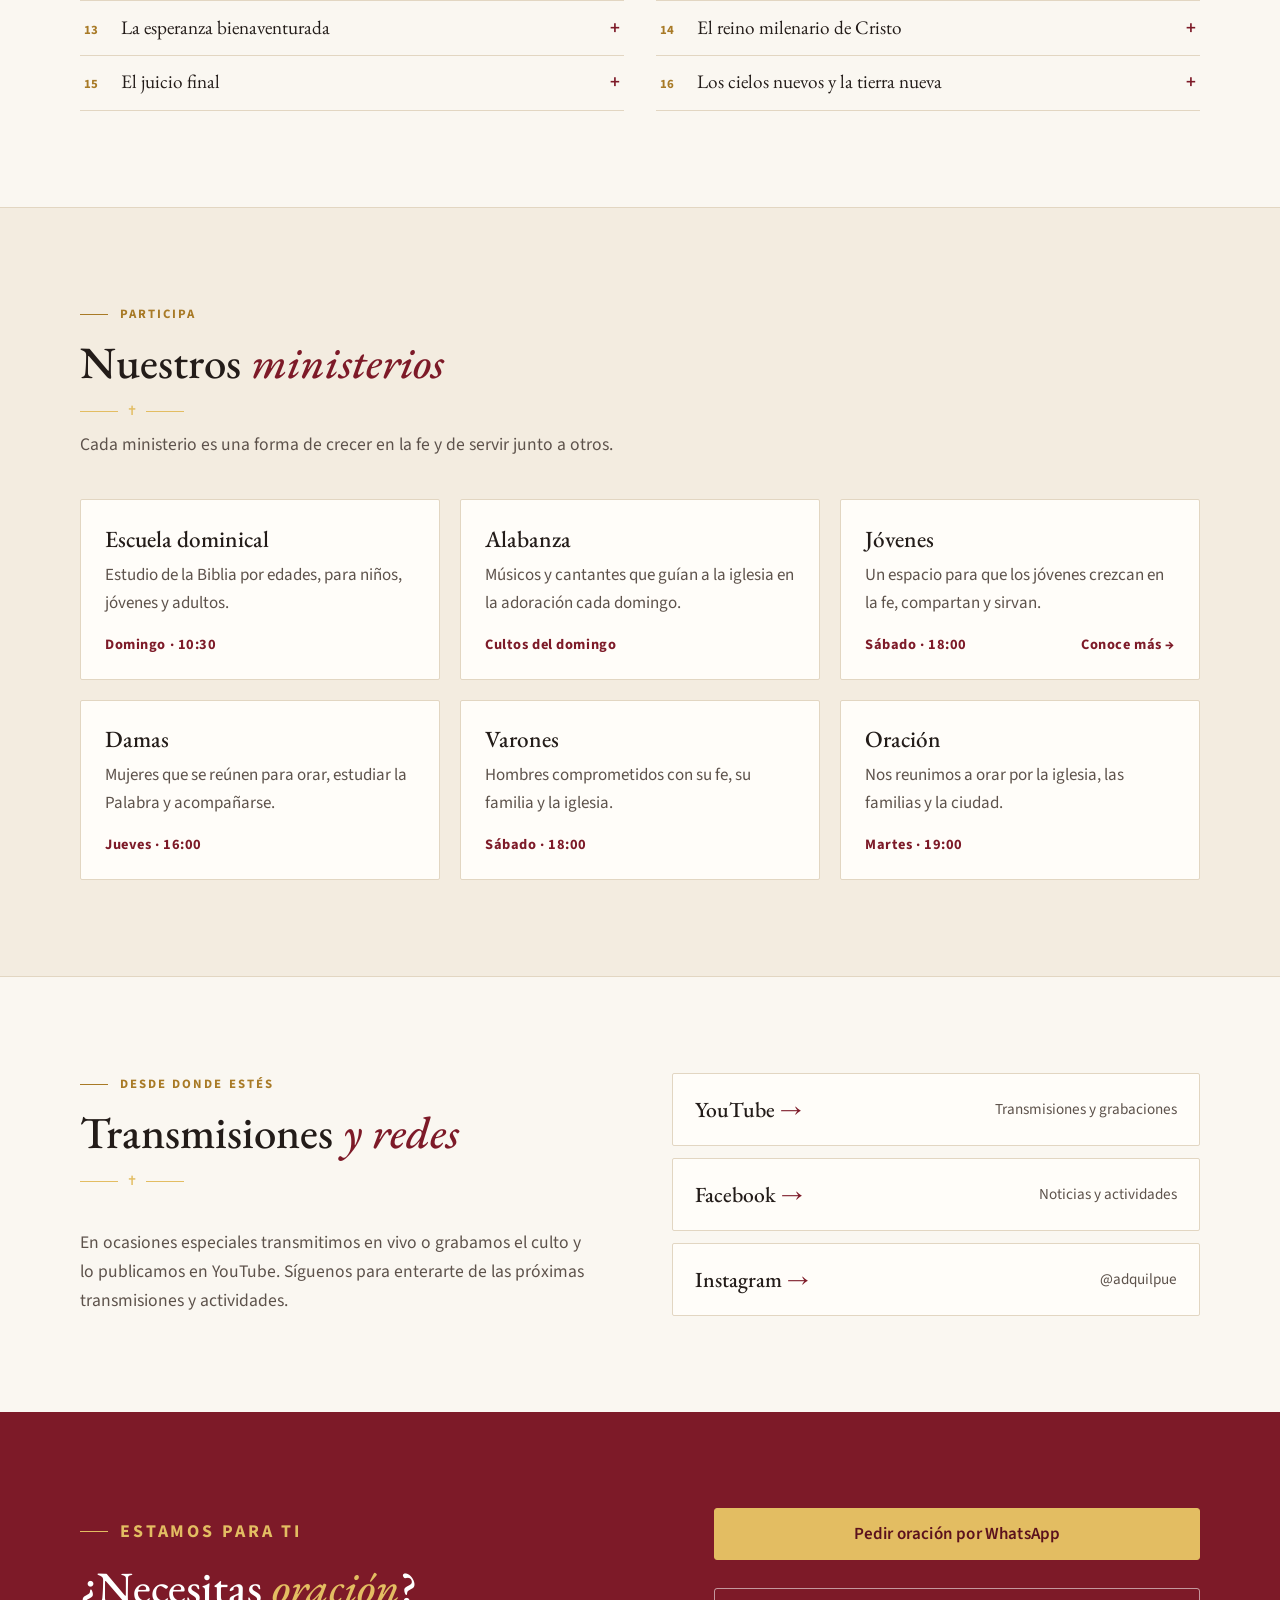
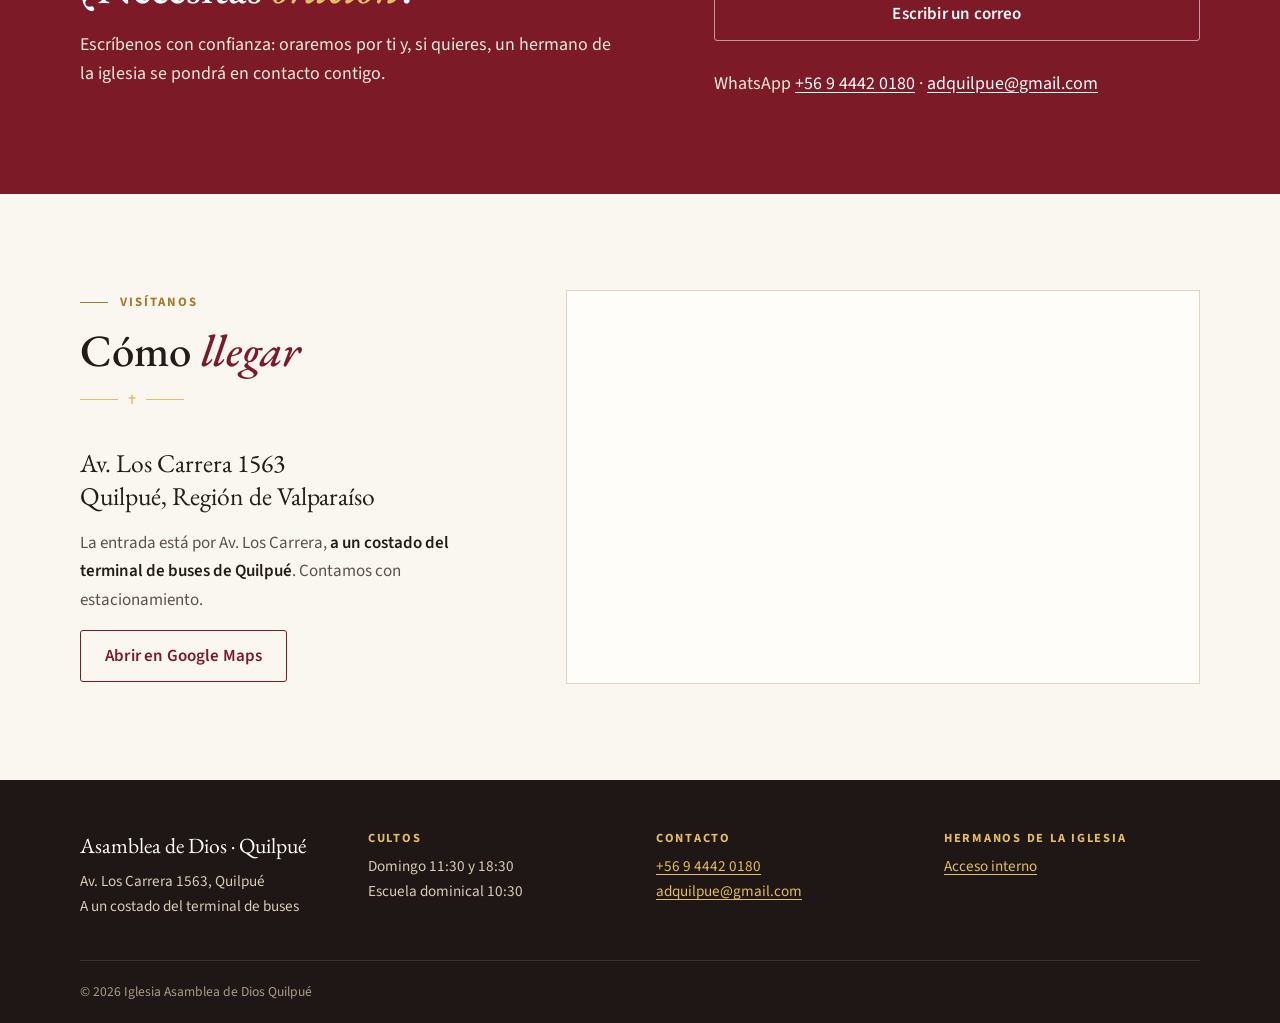
==== commit 544dd095: "Páginas de ministerio: plantilla con Jóvenes y colores por función - ministerios/jovenes/: portada, " ====
--- a/index.html
+++ b/index.html
@@ -229,10 +229,10 @@
             <p>Músicos y cantantes que guían a la iglesia en la adoración cada domingo.</p>
             <p class="when">Cultos del domingo</p>
           </article>
-          <article class="ministry">
-            <h3>Jóvenes</h3>
+          <article class="ministry has-page">
+            <h3><a href="/ministerios/jovenes/">Jóvenes</a></h3>
             <p>Un espacio para que los jóvenes crezcan en la fe, compartan y sirvan.</p>
-            <p class="when">Sábado · 18:00</p>
+            <p class="when">Sábado · 18:00 <span class="more" aria-hidden="true">Conoce más →</span></p>
           </article>
           <article class="ministry">
             <h3>Damas</h3>
@@ -272,7 +272,7 @@
     </section>
 
     <!-- Contacto y oración -->
-    <section id="contacto" class="section section-wine">
+    <section id="contacto" class="section section-accent">
       <div class="wrap contact">
         <div>
           <p class="kicker">Estamos para ti</p>
@@ -280,7 +280,7 @@
           <p>Escríbenos con confianza: oraremos por ti y, si quieres, un hermano de la iglesia se pondrá en contacto contigo.</p>
         </div>
         <div class="contact-actions">
-          <a class="btn btn-gold" href="https://wa.me/56944420180?text=Hola%2C%20quisiera%20pedir%20oraci%C3%B3n%20por%3A%20" target="_blank" rel="noopener">Pedir oración por WhatsApp</a>
+          <a class="btn btn-highlight" href="https://wa.me/56944420180?text=Hola%2C%20quisiera%20pedir%20oraci%C3%B3n%20por%3A%20" target="_blank" rel="noopener">Pedir oración por WhatsApp</a>
           <a class="btn btn-outline-light" href="mailto:adquilpue@gmail.com?subject=Contacto%20desde%20la%20web">Escribir un correo</a>
           <p class="contact-note">WhatsApp <a href="https://wa.me/56944420180" target="_blank" rel="noopener">+56 9 4442 0180</a> · <a href="mailto:adquilpue@gmail.com">adquilpue@gmail.com</a></p>
         </div>
--- a/styles.css
+++ b/styles.css
@@ -8,10 +8,19 @@
   --line: #e2d6c2;
   --ink: #231c19;
   --soft: #5d524b;
+  /* Paleta de la iglesia */
   --wine: #7d1a28;
   --wine-deep: #5b111d;
   --gold: #a87a26;        /* dorado para texto sobre claro (contraste suficiente en tamaños grandes) */
   --gold-light: #e3bd62;  /* dorado para fondos oscuros */
+  /* Colores con función: todo el CSS usa estos. La página de un ministerio los redefine en su `tema.css`
+     (ver ministerios/README.md) y así conserva el mismo lenguaje visual con sus propios colores. */
+  --accent: var(--wine);              /* color principal: títulos destacados, botones, bordes activos */
+  --accent-deep: var(--wine-deep);    /* hover de botones, franja superior */
+  --on-accent: #f8ecd6;               /* texto sobre el color principal */
+  --highlight: var(--gold);           /* segundo color sobre fondo claro: antetítulos, números */
+  --highlight-light: var(--gold-light); /* segundo color sobre fondo oscuro, ornamentos y foco */
+  --highlight-hover: #f0cf7e;
   --serif: 'EB Garamond', Georgia, 'Times New Roman', serif;
   --sans: 'Source Sans 3', system-ui, -apple-system, 'Segoe UI', sans-serif;
   --arch: url("data:image/svg+xml,%3Csvg xmlns='http://www.w3.org/2000/svg' viewBox='0 0 100 125' preserveAspectRatio='none'%3E%3Cpath d='M0 125V46C0 21 22 5 50 0c28 5 50 21 50 46v79z'/%3E%3C/svg%3E");
@@ -32,16 +41,16 @@
 }
 
 img { display: block; max-width: 100%; height: auto; }
-a { color: var(--wine); text-underline-offset: 3px; }
-a:hover { color: var(--wine-deep); }
-:focus-visible { outline: 3px solid var(--gold-light); outline-offset: 3px; border-radius: 2px; }
-::selection { background: color-mix(in srgb, var(--wine) 22%, transparent); }
+a { color: var(--accent); text-underline-offset: 3px; }
+a:hover { color: var(--accent-deep); }
+:focus-visible { outline: 3px solid var(--highlight-light); outline-offset: 3px; border-radius: 2px; }
+::selection { background: color-mix(in srgb, var(--accent) 22%, transparent); }
 
 .wrap { width: min(1120px, 100% - 2rem); margin-inline: auto; }
 
 .skip {
   position: absolute; left: 1rem; top: -4rem; z-index: 100;
-  background: var(--wine); color: #fff; padding: .6rem 1rem; border-radius: 4px;
+  background: var(--accent); color: #fff; padding: .6rem 1rem; border-radius: 4px;
 }
 .skip:focus { top: 1rem; }
 
@@ -56,10 +65,10 @@
 h1 { font-size: clamp(2.5rem, 6vw, 4.1rem); letter-spacing: -.01em; }
 h2 { font-size: clamp(2rem, 4vw, 2.8rem); }
 h3 { font-size: 1.45rem; }
-h1 em, h2 em { font-style: italic; color: var(--wine); }
+h1 em, h2 em { font-style: italic; color: var(--accent); }
 
 .kicker {
-  font-size: .8rem; font-weight: 700; letter-spacing: .16em; text-transform: uppercase; color: var(--gold);
+  font-size: .8rem; font-weight: 700; letter-spacing: .16em; text-transform: uppercase; color: var(--highlight);
   display: flex; align-items: center; gap: .75rem;
 }
 .kicker::before { content: ""; width: 1.75rem; height: 1px; background: currentColor; }
@@ -69,23 +78,23 @@
 /* ---------- Botones ---------- */
 .btn {
   display: inline-flex; align-items: center; justify-content: center; gap: .5rem;
-  min-height: 3rem; padding: .7rem 1.5rem; border-radius: 3px; border: 1px solid var(--wine);
-  background: var(--wine); color: #fff; font-weight: 600; text-decoration: none; letter-spacing: .01em;
+  min-height: 3rem; padding: .7rem 1.5rem; border-radius: 3px; border: 1px solid var(--accent);
+  background: var(--accent); color: #fff; font-weight: 600; text-decoration: none; letter-spacing: .01em;
   transition: background .2s, color .2s, border-color .2s;
 }
-.btn:hover { background: var(--wine-deep); border-color: var(--wine-deep); color: #fff; }
+.btn:hover { background: var(--accent-deep); border-color: var(--accent-deep); color: #fff; }
 .btn-small { min-height: 2.5rem; padding: .45rem 1.1rem; }
-.btn-ghost { background: transparent; color: var(--wine); }
-.btn-ghost:hover { background: var(--wine); color: #fff; }
-.btn-gold { background: var(--gold-light); border-color: var(--gold-light); color: var(--wine-deep); }
-.btn-gold:hover { background: #f0cf7e; border-color: #f0cf7e; color: var(--wine-deep); }
+.btn-ghost { background: transparent; color: var(--accent); }
+.btn-ghost:hover { background: var(--accent); color: #fff; }
+.btn-highlight { background: var(--highlight-light); border-color: var(--highlight-light); color: var(--accent-deep); }
+.btn-highlight:hover { background: var(--highlight-hover); border-color: var(--highlight-hover); color: var(--accent-deep); }
 .btn-outline-light { background: transparent; border-color: rgb(255 255 255 / .55); color: #fff; }
 .btn-outline-light:hover { background: rgb(255 255 255 / .1); border-color: #fff; color: #fff; }
 
 /* ---------- Franja superior y encabezado ---------- */
-.topbar { background: var(--wine-deep); color: #f6e9d0; font-size: .9rem; }
+.topbar { background: var(--accent-deep); color: var(--on-accent); font-size: .9rem; }
 .topbar-inner { display: flex; justify-content: space-between; gap: 1rem; padding-block: .45rem; }
-.topbar .dot { display: inline-block; width: .5rem; height: .5rem; border-radius: 50%; background: var(--gold-light); margin-right: .35rem; vertical-align: middle; }
+.topbar .dot { display: inline-block; width: .5rem; height: .5rem; border-radius: 50%; background: var(--highlight-light); margin-right: .35rem; vertical-align: middle; }
 
 .site-header {
   position: sticky; top: 0; z-index: 50;
@@ -96,15 +105,15 @@
 .header-inner { display: flex; align-items: center; justify-content: space-between; gap: 1.5rem; min-height: 4.75rem; }
 
 .brand { display: flex; align-items: center; gap: .75rem; text-decoration: none; color: var(--ink); }
-.brand-mark { width: 2.1rem; height: auto; fill: var(--wine); }
-.brand-mark .cross { fill: var(--gold-light); }
+.brand-mark { width: 2.1rem; height: auto; fill: var(--accent); }
+.brand-mark .cross { fill: var(--highlight-light); }
 .brand-text { display: flex; flex-direction: column; line-height: 1.05; }
 .brand-name { font-family: var(--serif); font-size: 1.35rem; font-weight: 600; }
-.brand-place { font-size: .72rem; font-weight: 700; letter-spacing: .24em; text-transform: uppercase; color: var(--gold); }
+.brand-place { font-size: .72rem; font-weight: 700; letter-spacing: .24em; text-transform: uppercase; color: var(--highlight); }
 
 .nav { display: flex; align-items: center; gap: 1.6rem; }
 .nav a:not(.btn) { color: var(--ink); text-decoration: none; font-weight: 600; font-size: .98rem; padding-block: .4rem; border-bottom: 2px solid transparent; }
-.nav a:not(.btn):hover { color: var(--wine); border-bottom-color: var(--gold-light); }
+.nav a:not(.btn):hover { color: var(--accent); border-bottom-color: var(--highlight-light); }
 
 .menu-toggle { display: none; }
 
@@ -132,8 +141,8 @@
 .hero { background: linear-gradient(180deg, var(--paper) 0%, var(--ivory) 100%); border-bottom: 1px solid var(--line); }
 .hero-inner { display: grid; grid-template-columns: 1.1fr .9fr; gap: clamp(2rem, 5vw, 4.5rem); align-items: center; padding-block: clamp(3rem, 7vw, 5.5rem); }
 .hero-text > * + * { margin-top: 1.25rem; }
-.verse { font-family: var(--serif); font-style: italic; font-size: 1.3rem; color: var(--soft); border-left: 2px solid var(--gold-light); padding-left: 1rem; max-width: 32rem; }
-.verse cite { display: block; font-style: normal; font-family: var(--sans); font-size: .85rem; font-weight: 600; letter-spacing: .06em; color: var(--gold); margin-top: .25rem; }
+.verse { font-family: var(--serif); font-style: italic; font-size: 1.3rem; color: var(--soft); border-left: 2px solid var(--highlight-light); padding-left: 1rem; max-width: 32rem; }
+.verse cite { display: block; font-style: normal; font-family: var(--sans); font-size: .85rem; font-weight: 600; letter-spacing: .06em; color: var(--highlight); margin-top: .25rem; }
 
 .hero-facts { display: grid; grid-template-columns: repeat(3, auto); justify-content: start; gap: .5rem 2.25rem; padding-block: 1.25rem; border-block: 1px solid var(--line); }
 .hero-facts dt { font-size: .78rem; font-weight: 700; letter-spacing: .1em; text-transform: uppercase; color: var(--soft); }
@@ -143,7 +152,7 @@
 .hero-photo { position: relative; max-width: 440px; justify-self: center; width: 100%; }
 .hero-photo::before {
   content: ""; position: absolute; inset: -14px -14px 20px 14px; z-index: 0;
-  background: var(--gold-light); opacity: .55;
+  background: var(--highlight-light); opacity: .55;
   -webkit-mask: var(--arch) center / 100% 100% no-repeat; mask: var(--arch) center / 100% 100% no-repeat;
 }
 .arch { position: relative; z-index: 1; aspect-ratio: 4 / 5; -webkit-mask: var(--arch) center / 100% 100% no-repeat; mask: var(--arch) center / 100% 100% no-repeat; }
@@ -167,16 +176,16 @@
 /* Ornamento bajo los títulos: una cruz pequeña entre dos líneas finas */
 .section-head h2::after {
   content: "✝"; display: block; width: 6.5rem; height: 14px; margin-top: 1rem;
-  font-family: var(--sans); font-size: .8rem; line-height: 14px; text-align: center; color: var(--gold-light);
+  font-family: var(--sans); font-size: .8rem; line-height: 14px; text-align: center; color: var(--highlight-light);
   background:
-    linear-gradient(var(--gold-light), var(--gold-light)) left center / 2.4rem 1px no-repeat,
-    linear-gradient(var(--gold-light), var(--gold-light)) right center / 2.4rem 1px no-repeat;
+    linear-gradient(var(--highlight-light), var(--highlight-light)) left center / 2.4rem 1px no-repeat,
+    linear-gradient(var(--highlight-light), var(--highlight-light)) right center / 2.4rem 1px no-repeat;
 }
 
 /* Primera visita */
 .steps { list-style: none; display: grid; grid-template-columns: repeat(auto-fit, minmax(230px, 1fr)); gap: 1.25rem; counter-reset: paso; }
-.steps li { counter-increment: paso; background: var(--paper); border: 1px solid var(--line); border-top: 3px solid var(--wine); padding: 1.5rem; border-radius: 2px; }
-.steps li::before { content: counter(paso, upper-roman); display: block; font-family: var(--serif); font-size: 1.1rem; color: var(--gold); margin-bottom: .35rem; }
+.steps li { counter-increment: paso; background: var(--paper); border: 1px solid var(--line); border-top: 3px solid var(--accent); padding: 1.5rem; border-radius: 2px; }
+.steps li::before { content: counter(paso, upper-roman); display: block; font-family: var(--serif); font-size: 1.1rem; color: var(--highlight); margin-bottom: .35rem; }
 .steps h3 { margin-bottom: .5rem; }
 .steps p { color: var(--soft); }
 
@@ -186,13 +195,13 @@
 .day h3 { padding-bottom: .75rem; margin-bottom: .75rem; border-bottom: 1px solid var(--line); }
 .day ul { list-style: none; display: grid; gap: .6rem; }
 .day li { display: grid; grid-template-columns: 3.6rem 1fr; gap: .75rem; align-items: baseline; }
-.time { font-family: var(--serif); font-size: 1.3rem; font-weight: 600; color: var(--wine); font-variant-numeric: tabular-nums; }
+.time { font-family: var(--serif); font-size: 1.3rem; font-weight: 600; color: var(--accent); font-variant-numeric: tabular-nums; }
 .day small { color: var(--soft); }
-.day.today { border-color: var(--wine); box-shadow: inset 0 3px 0 var(--wine); }
+.day.today { border-color: var(--accent); box-shadow: inset 0 3px 0 var(--accent); }
 .day.today::after {
   content: "Hoy"; position: absolute; top: 1.35rem; right: 1.25rem;
   font-size: .72rem; font-weight: 700; letter-spacing: .12em; text-transform: uppercase;
-  background: var(--wine); color: #fff; padding: .15rem .55rem; border-radius: 2px;
+  background: var(--accent); color: #fff; padding: .15rem .55rem; border-radius: 2px;
 }
 .note { margin-top: 1.5rem; color: var(--soft); font-size: .95rem; }
 
@@ -205,9 +214,9 @@
 }
 .pastor-card::before { content: ""; position: absolute; inset: 6px; border: 1px solid var(--line); pointer-events: none; }
 .pastor-photo { width: 4.5rem; margin: 0 auto 1rem; }
-.pastor-photo svg { fill: var(--wine); }
-.pastor-photo .cross { fill: var(--gold-light); }
-.pastor-role { font-size: .78rem; font-weight: 700; letter-spacing: .14em; text-transform: uppercase; color: var(--gold); }
+.pastor-photo svg { fill: var(--accent); }
+.pastor-photo .cross { fill: var(--highlight-light); }
+.pastor-role { font-size: .78rem; font-weight: 700; letter-spacing: .14em; text-transform: uppercase; color: var(--highlight); }
 .pastor-name { font-family: var(--serif); font-size: 1.65rem; line-height: 1.2; margin-top: .2rem; }
 .pastor-note { color: var(--soft); font-size: .95rem; margin-top: .75rem; }
 
@@ -223,10 +232,10 @@
   font-family: var(--serif); font-size: 1.2rem; line-height: 1.3;
 }
 .truths summary::-webkit-details-marker { display: none; }
-.truths summary::after { content: "+"; margin-left: auto; font-family: var(--sans); color: var(--wine); font-weight: 600; }
+.truths summary::after { content: "+"; margin-left: auto; font-family: var(--sans); color: var(--accent); font-weight: 600; }
 .truths details[open] summary::after { content: "−"; }
-.truths summary:hover { color: var(--wine); }
-.truths .num { font-family: var(--sans); font-size: .8rem; font-weight: 700; color: var(--gold); min-width: 1.4rem; font-variant-numeric: tabular-nums; }
+.truths summary:hover { color: var(--accent); }
+.truths .num { font-family: var(--sans); font-size: .8rem; font-weight: 700; color: var(--highlight); min-width: 1.4rem; font-variant-numeric: tabular-nums; }
 .truths details p { padding: 0 .25rem 1rem 2.55rem; color: var(--soft); }
 @media (max-width: 760px) { .truths { grid-template-columns: 1fr; } }
 
@@ -243,7 +252,13 @@
 .ministry { background: var(--paper); border: 1px solid var(--line); border-radius: 2px; padding: 1.6rem 1.5rem 1.4rem; display: flex; flex-direction: column; }
 .ministry h3 { margin-bottom: .5rem; }
 .ministry p { color: var(--soft); }
-.ministry .when { margin-top: auto; padding-top: 1rem; font-weight: 700; font-size: .9rem; letter-spacing: .04em; color: var(--wine); }
+.ministry .when { margin-top: auto; padding-top: 1rem; font-weight: 700; font-size: .9rem; letter-spacing: .04em; color: var(--accent); }
+/* Ministerio con página propia: toda la tarjeta es el enlace (el del título se estira) */
+.ministry.has-page { position: relative; transition: border-color .2s, transform .2s; }
+.ministry.has-page:hover { border-color: var(--accent); transform: translateY(-2px); }
+.ministry.has-page h3 a { color: inherit; text-decoration: none; }
+.ministry.has-page h3 a::after { content: ""; position: absolute; inset: 0; }
+.ministry .more { float: right; }
 
 /* En vivo */
 .live { display: grid; grid-template-columns: 1fr 1fr; gap: clamp(2rem, 5vw, 4rem); align-items: center; }
@@ -254,17 +269,17 @@
   padding: 1.1rem 1.35rem; background: var(--paper); border: 1px solid var(--line); border-radius: 2px;
   text-decoration: none; color: var(--ink); transition: border-color .2s, transform .2s;
 }
-.social:hover { border-color: var(--wine); color: var(--ink); transform: translateX(3px); }
+.social:hover { border-color: var(--accent); color: var(--ink); transform: translateX(3px); }
 .social-name { font-family: var(--serif); font-size: 1.35rem; font-weight: 500; }
-.social-name::after { content: " →"; color: var(--wine); }
+.social-name::after { content: " →"; color: var(--accent); }
 .social-note { color: var(--soft); font-size: .95rem; }
 @media (max-width: 860px) { .live { grid-template-columns: 1fr; } }
 
 /* Contacto */
-.section-wine { background: var(--wine); color: #f8ecd6; }
-.section-wine h2 { color: #fff; }
-.section-wine h2 em { color: var(--gold-light); }
-.section-wine .kicker { color: var(--gold-light); }
+.section-accent { background: var(--accent); color: var(--on-accent); }
+.section-accent h2 { color: #fff; }
+.section-accent h2 em { color: var(--highlight-light); }
+.section-accent .kicker { color: var(--highlight-light); }
 .contact { display: grid; grid-template-columns: 1.1fr .9fr; gap: 2.5rem; align-items: center; }
 .contact > div > * + * { margin-top: 1rem; }
 .contact > div > p { max-width: 34rem; font-size: 1.12rem; }
@@ -282,10 +297,10 @@
 
 /* ---------- Pie ---------- */
 .site-footer { background: #1f1715; color: #d9ccb8; padding-top: 3rem; font-size: .95rem; }
-.site-footer a { color: var(--gold-light); }
+.site-footer a { color: var(--highlight-light); }
 .footer-grid { display: grid; grid-template-columns: repeat(auto-fit, minmax(200px, 1fr)); gap: 2rem; padding-bottom: 2.5rem; }
 .footer-brand { font-family: var(--serif); font-size: 1.35rem; color: #fff; margin-bottom: .35rem; }
-.footer-title { font-size: .78rem; font-weight: 700; letter-spacing: .14em; text-transform: uppercase; color: var(--gold-light); margin-bottom: .35rem; }
+.footer-title { font-size: .78rem; font-weight: 700; letter-spacing: .14em; text-transform: uppercase; color: var(--highlight-light); margin-bottom: .35rem; }
 .footer-bottom { border-top: 1px solid rgb(255 255 255 / .12); padding-block: 1.25rem; font-size: .85rem; color: #a99b87; }
 
 /* ---------- Scroll por bloques ----------
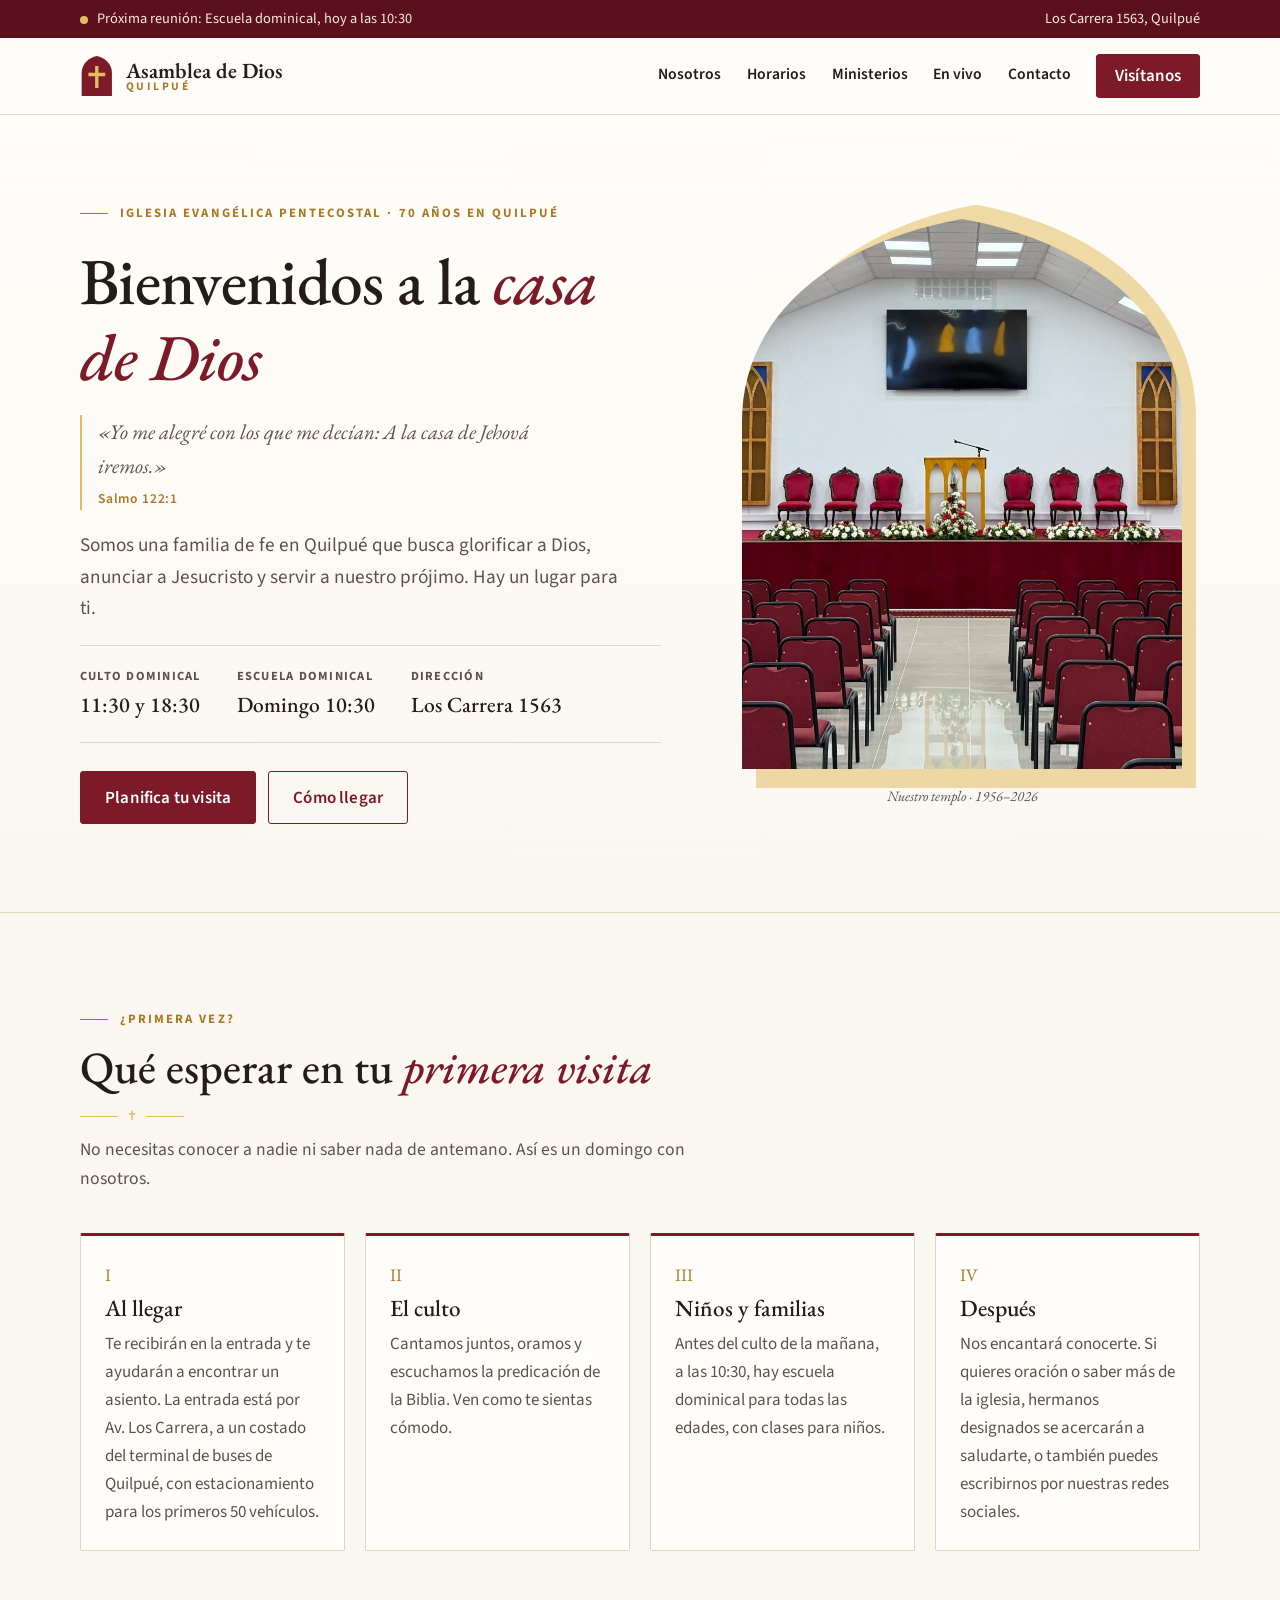
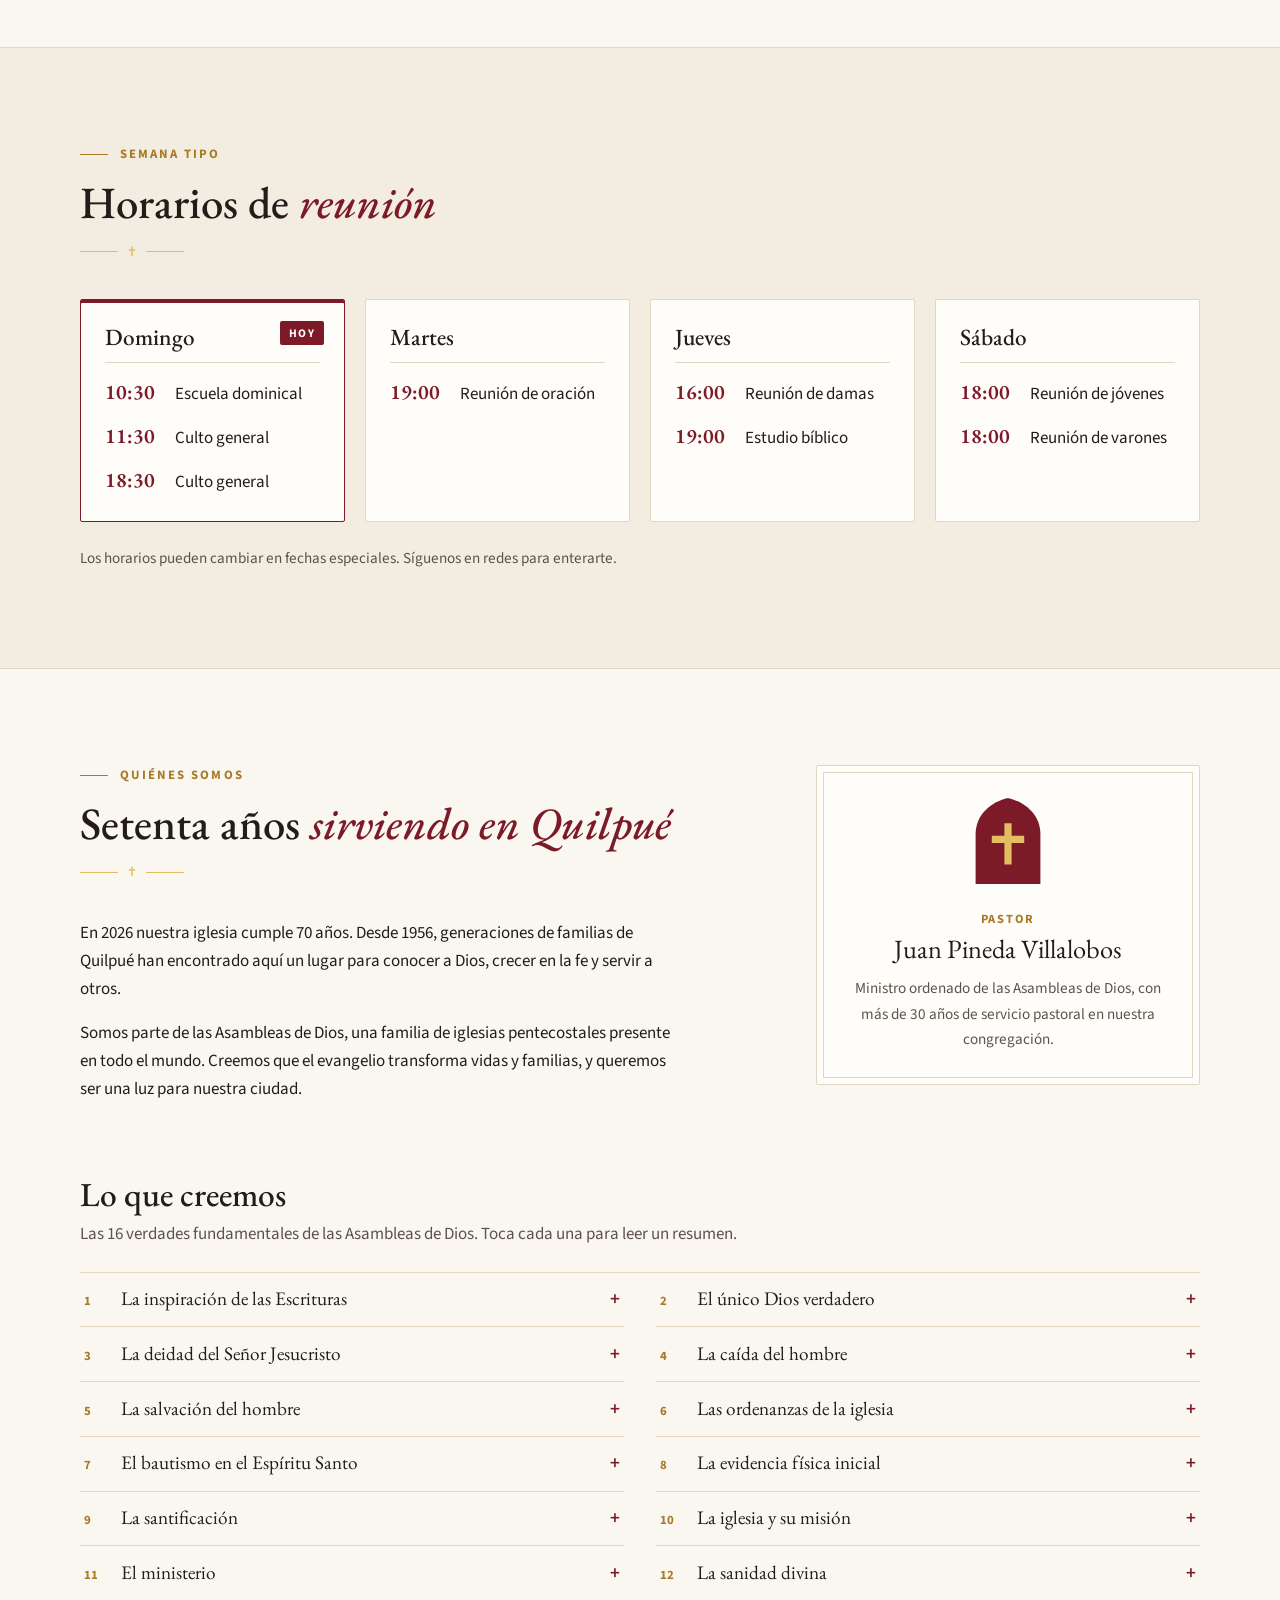
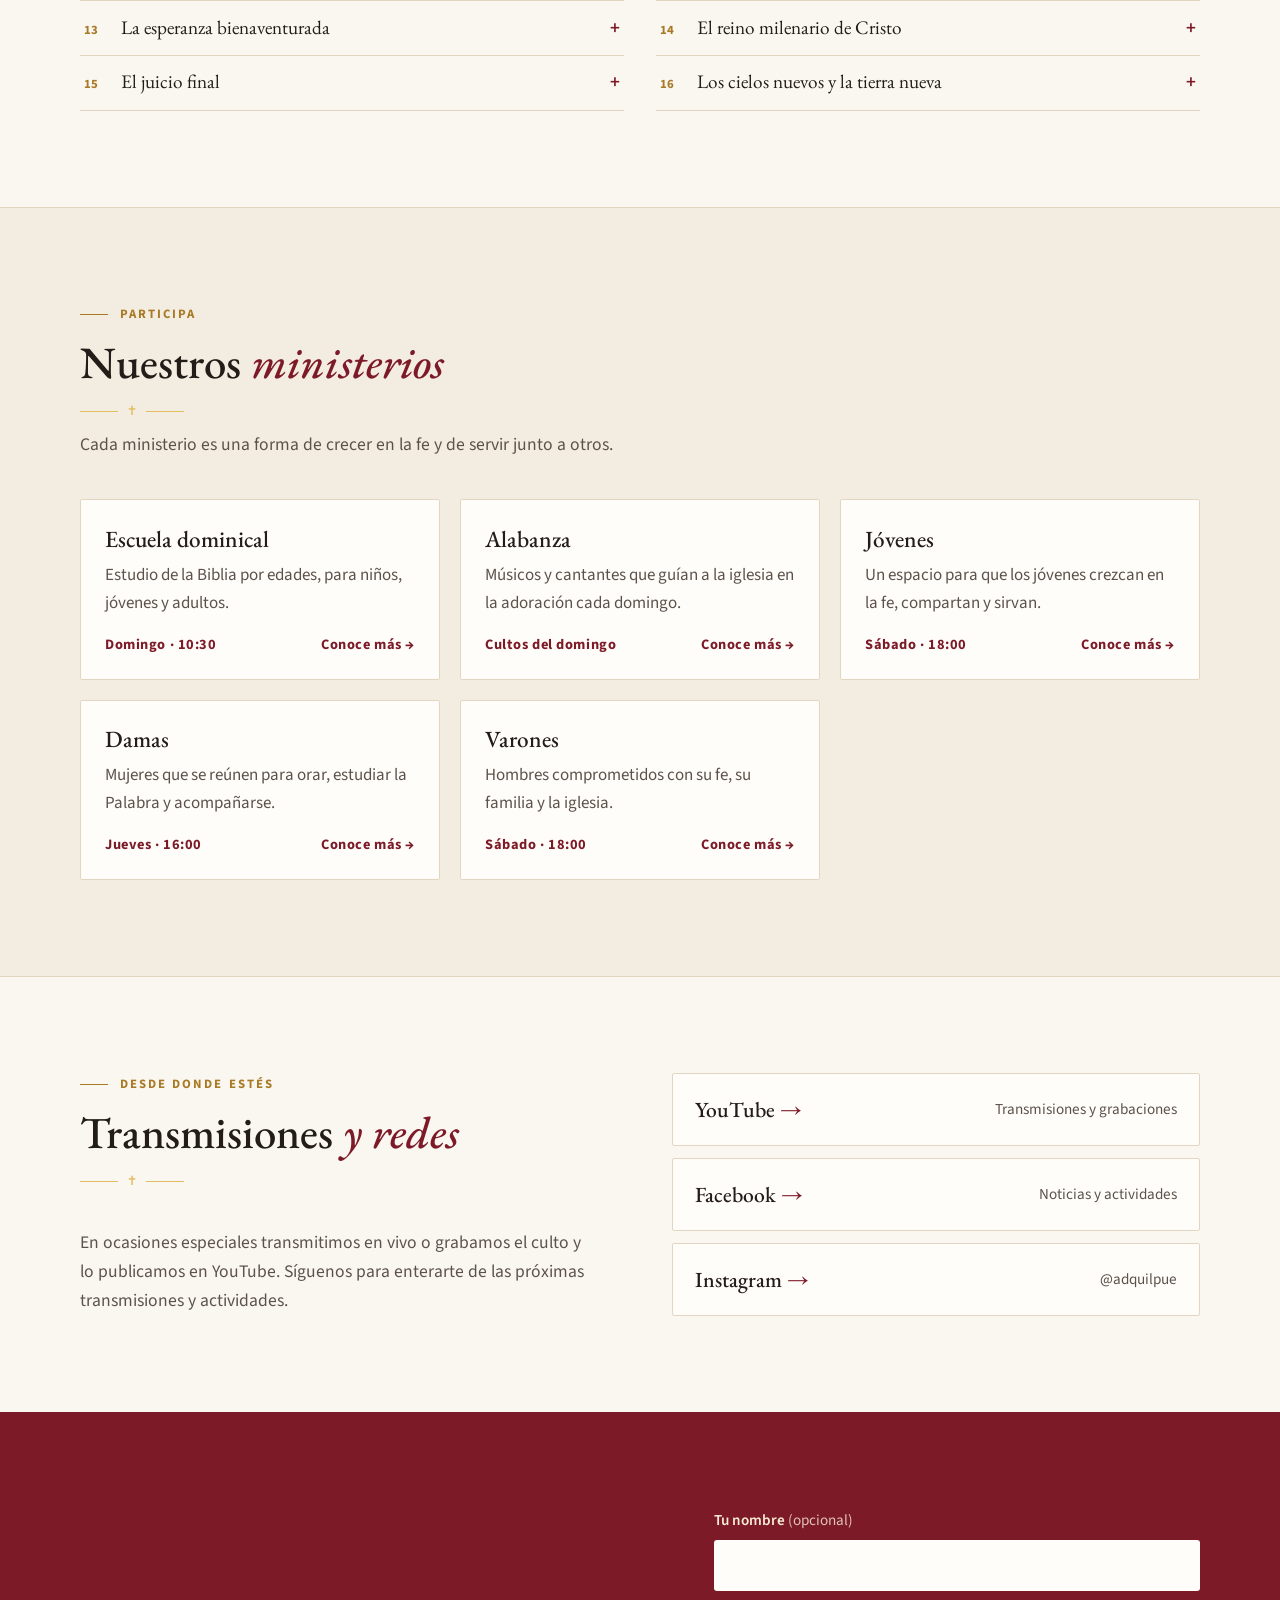
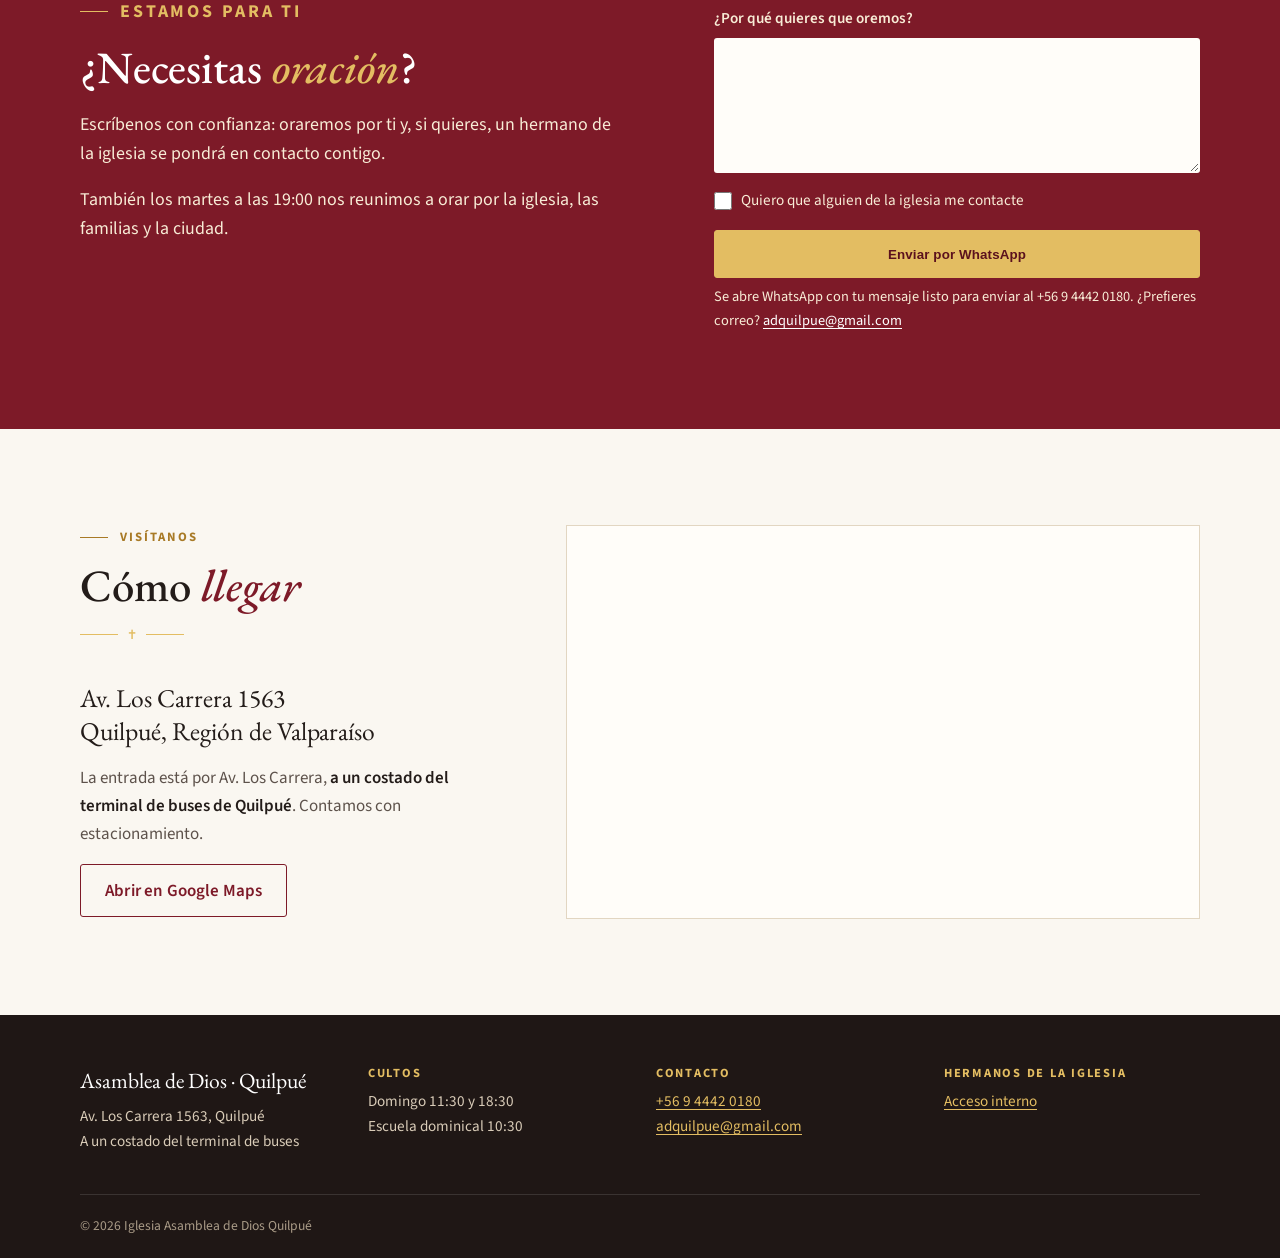
==== commit 28f782ad: "Páginas de Escuela dominical, Alabanza, Damas y Varones; pedido de oración - Cuatro páginas nuevas d" ====
--- a/index.html
+++ b/index.html
@@ -219,35 +219,30 @@
         </header>
 
         <div class="ministries">
-          <article class="ministry">
-            <h3>Escuela dominical</h3>
+          <article class="ministry has-page">
+            <h3><a href="/ministerios/escuela-dominical/">Escuela dominical</a></h3>
             <p>Estudio de la Biblia por edades, para niños, jóvenes y adultos.</p>
-            <p class="when">Domingo · 10:30</p>
-          </article>
-          <article class="ministry">
-            <h3>Alabanza</h3>
+            <p class="when">Domingo · 10:30 <span class="more" aria-hidden="true">Conoce más →</span></p>
+          </article>
+          <article class="ministry has-page">
+            <h3><a href="/ministerios/alabanza/">Alabanza</a></h3>
             <p>Músicos y cantantes que guían a la iglesia en la adoración cada domingo.</p>
-            <p class="when">Cultos del domingo</p>
-          </article>
-          <article class="ministry has-page">
-            <h3><a href="/ministerios/jovenes/">Jóvenes</a></h3>
+            <p class="when">Cultos del domingo <span class="more" aria-hidden="true">Conoce más →</span></p>
+          </article>
+          <article class="ministry has-page">
+            <h3><a href="/ministerios/edcquilpue/">Jóvenes</a></h3>
             <p>Un espacio para que los jóvenes crezcan en la fe, compartan y sirvan.</p>
             <p class="when">Sábado · 18:00 <span class="more" aria-hidden="true">Conoce más →</span></p>
           </article>
-          <article class="ministry">
-            <h3>Damas</h3>
+          <article class="ministry has-page">
+            <h3><a href="/ministerios/damas/">Damas</a></h3>
             <p>Mujeres que se reúnen para orar, estudiar la Palabra y acompañarse.</p>
-            <p class="when">Jueves · 16:00</p>
-          </article>
-          <article class="ministry">
-            <h3>Varones</h3>
+            <p class="when">Jueves · 16:00 <span class="more" aria-hidden="true">Conoce más →</span></p>
+          </article>
+          <article class="ministry has-page">
+            <h3><a href="/ministerios/varones/">Varones</a></h3>
             <p>Hombres comprometidos con su fe, su familia y la iglesia.</p>
-            <p class="when">Sábado · 18:00</p>
-          </article>
-          <article class="ministry">
-            <h3>Oración</h3>
-            <p>Nos reunimos a orar por la iglesia, las familias y la ciudad.</p>
-            <p class="when">Martes · 19:00</p>
+            <p class="when">Sábado · 18:00 <span class="more" aria-hidden="true">Conoce más →</span></p>
           </article>
         </div>
       </div>
@@ -278,12 +273,19 @@
           <p class="kicker">Estamos para ti</p>
           <h2>¿Necesitas <em>oración</em>?</h2>
           <p>Escríbenos con confianza: oraremos por ti y, si quieres, un hermano de la iglesia se pondrá en contacto contigo.</p>
-        </div>
-        <div class="contact-actions">
-          <a class="btn btn-highlight" href="https://wa.me/56944420180?text=Hola%2C%20quisiera%20pedir%20oraci%C3%B3n%20por%3A%20" target="_blank" rel="noopener">Pedir oración por WhatsApp</a>
-          <a class="btn btn-outline-light" href="mailto:adquilpue@gmail.com?subject=Contacto%20desde%20la%20web">Escribir un correo</a>
-          <p class="contact-note">WhatsApp <a href="https://wa.me/56944420180" target="_blank" rel="noopener">+56 9 4442 0180</a> · <a href="mailto:adquilpue@gmail.com">adquilpue@gmail.com</a></p>
-        </div>
+          <p class="contact-note">También los martes a las 19:00 nos reunimos a orar por la iglesia, las familias y la ciudad.</p>
+        </div>
+        <!-- Pedido de oración: arma un mensaje de WhatsApp al número de la iglesia (no se guarda nada en esta página).
+             Sin JavaScript, envía solo el texto de la petición (campo «text», el que entiende wa.me). -->
+        <form class="prayer-form" action="https://wa.me/56944420180" method="get" target="_blank" rel="noopener">
+          <label for="oracion-nombre">Tu nombre <span>(opcional)</span></label>
+          <input id="oracion-nombre" type="text" autocomplete="given-name" maxlength="60">
+          <label for="oracion-texto">¿Por qué quieres que oremos?</label>
+          <textarea id="oracion-texto" name="text" rows="4" maxlength="1000" required></textarea>
+          <label class="check"><input id="oracion-contacto" type="checkbox"> Quiero que alguien de la iglesia me contacte</label>
+          <button class="btn btn-highlight" type="submit">Enviar por WhatsApp</button>
+          <p class="contact-note">Se abre WhatsApp con tu mensaje listo para enviar al +56 9 4442 0180. ¿Prefieres correo? <a href="mailto:adquilpue@gmail.com?subject=Pedido%20de%20oraci%C3%B3n">adquilpue@gmail.com</a></p>
+        </form>
       </div>
     </section>
 
--- a/styles.css
+++ b/styles.css
@@ -287,6 +287,18 @@
 .contact-note { font-size: .9rem; }
 @media (max-width: 860px) { .contact { grid-template-columns: 1fr; } }
 
+/* Pedido de oración (sobre el color principal) */
+.prayer-form { display: grid; gap: .45rem; }
+.prayer-form label { font-weight: 600; font-size: .95rem; }
+.prayer-form label span { font-weight: 400; opacity: .8; }
+.prayer-form input[type="text"], .prayer-form textarea {
+  width: 100%; font: inherit; color: var(--ink); background: var(--paper); border: 1px solid transparent; border-radius: 3px;
+  padding: .65rem .8rem; margin-bottom: .5rem;
+}
+.prayer-form textarea { resize: vertical; min-height: 6.5rem; }
+.prayer-form .check { display: flex; align-items: center; gap: .6rem; font-weight: 400; margin-bottom: .6rem; cursor: pointer; }
+.prayer-form .check input { width: 1.1rem; height: 1.1rem; accent-color: var(--highlight-light); }
+
 /* Ubicación */
 .location { display: grid; grid-template-columns: .8fr 1.2fr; gap: clamp(2rem, 5vw, 4rem); align-items: center; }
 .location-info > * + * { margin-top: 1rem; }
